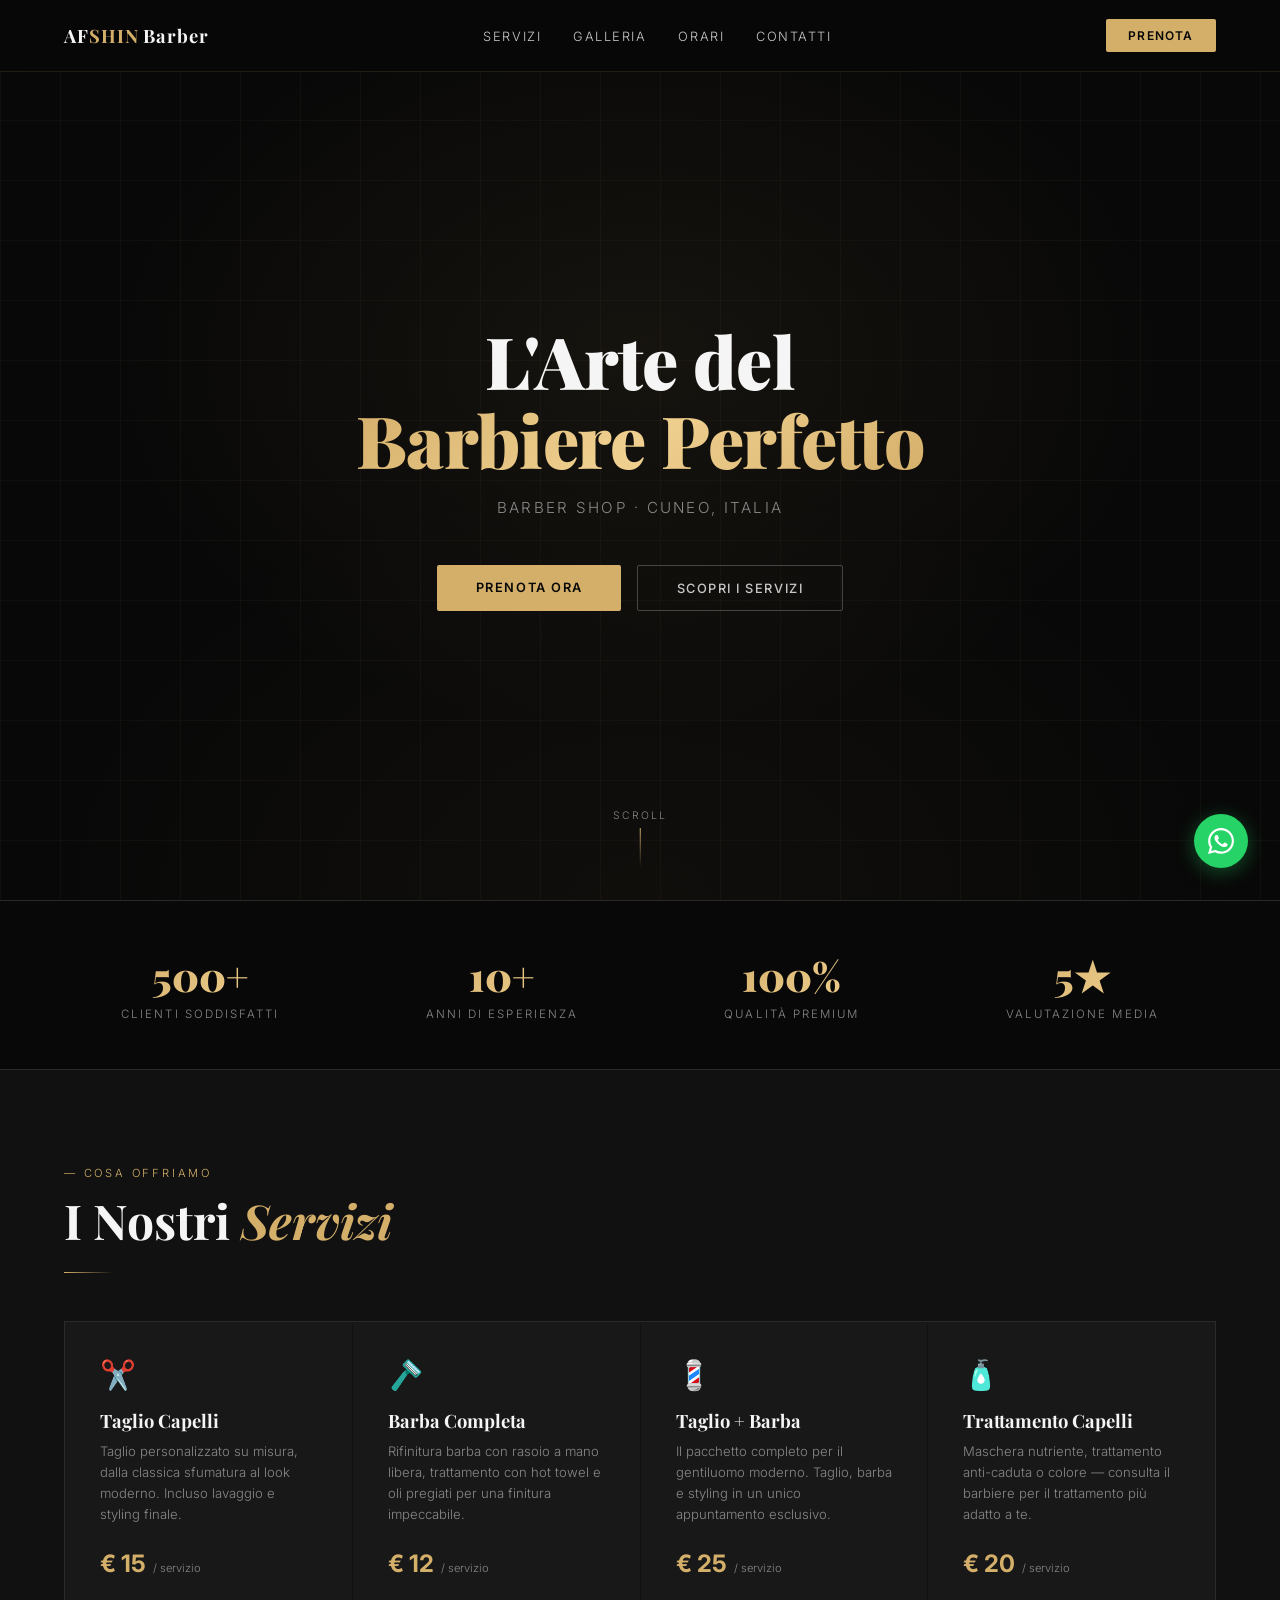
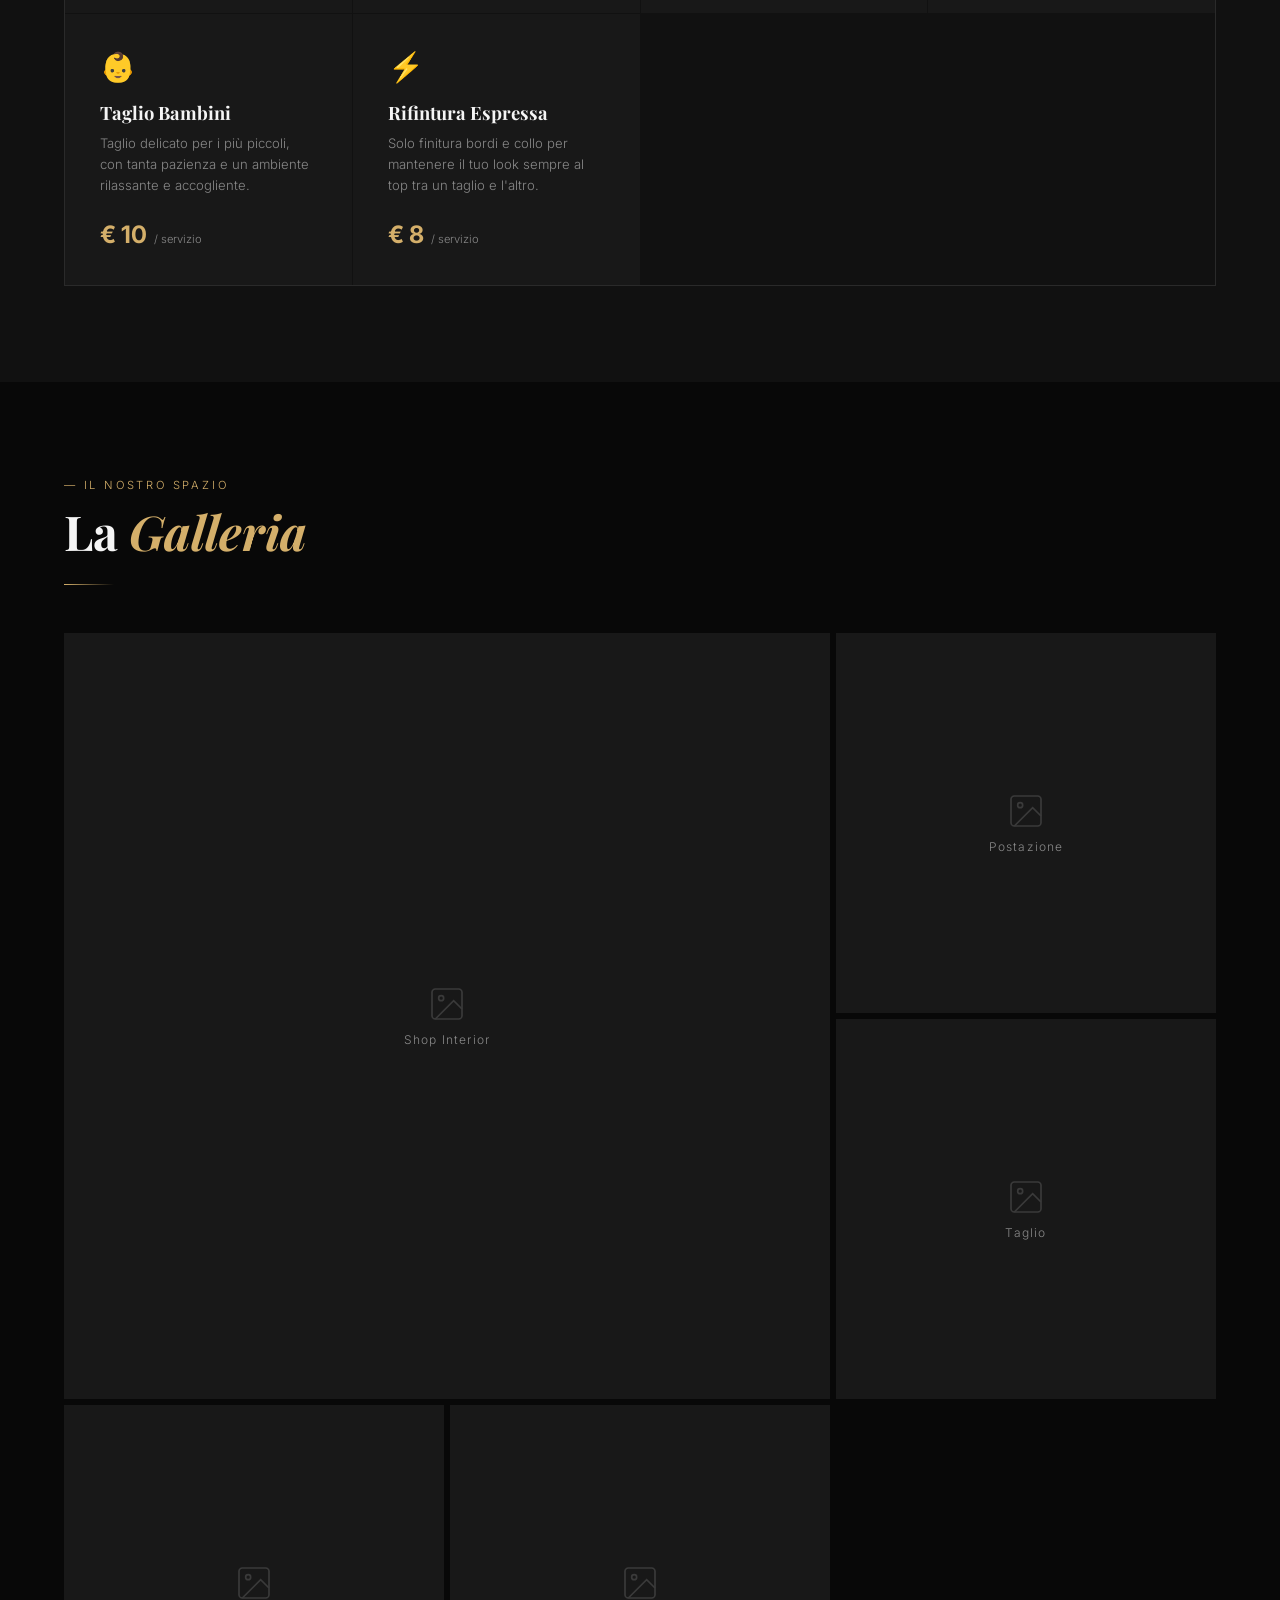
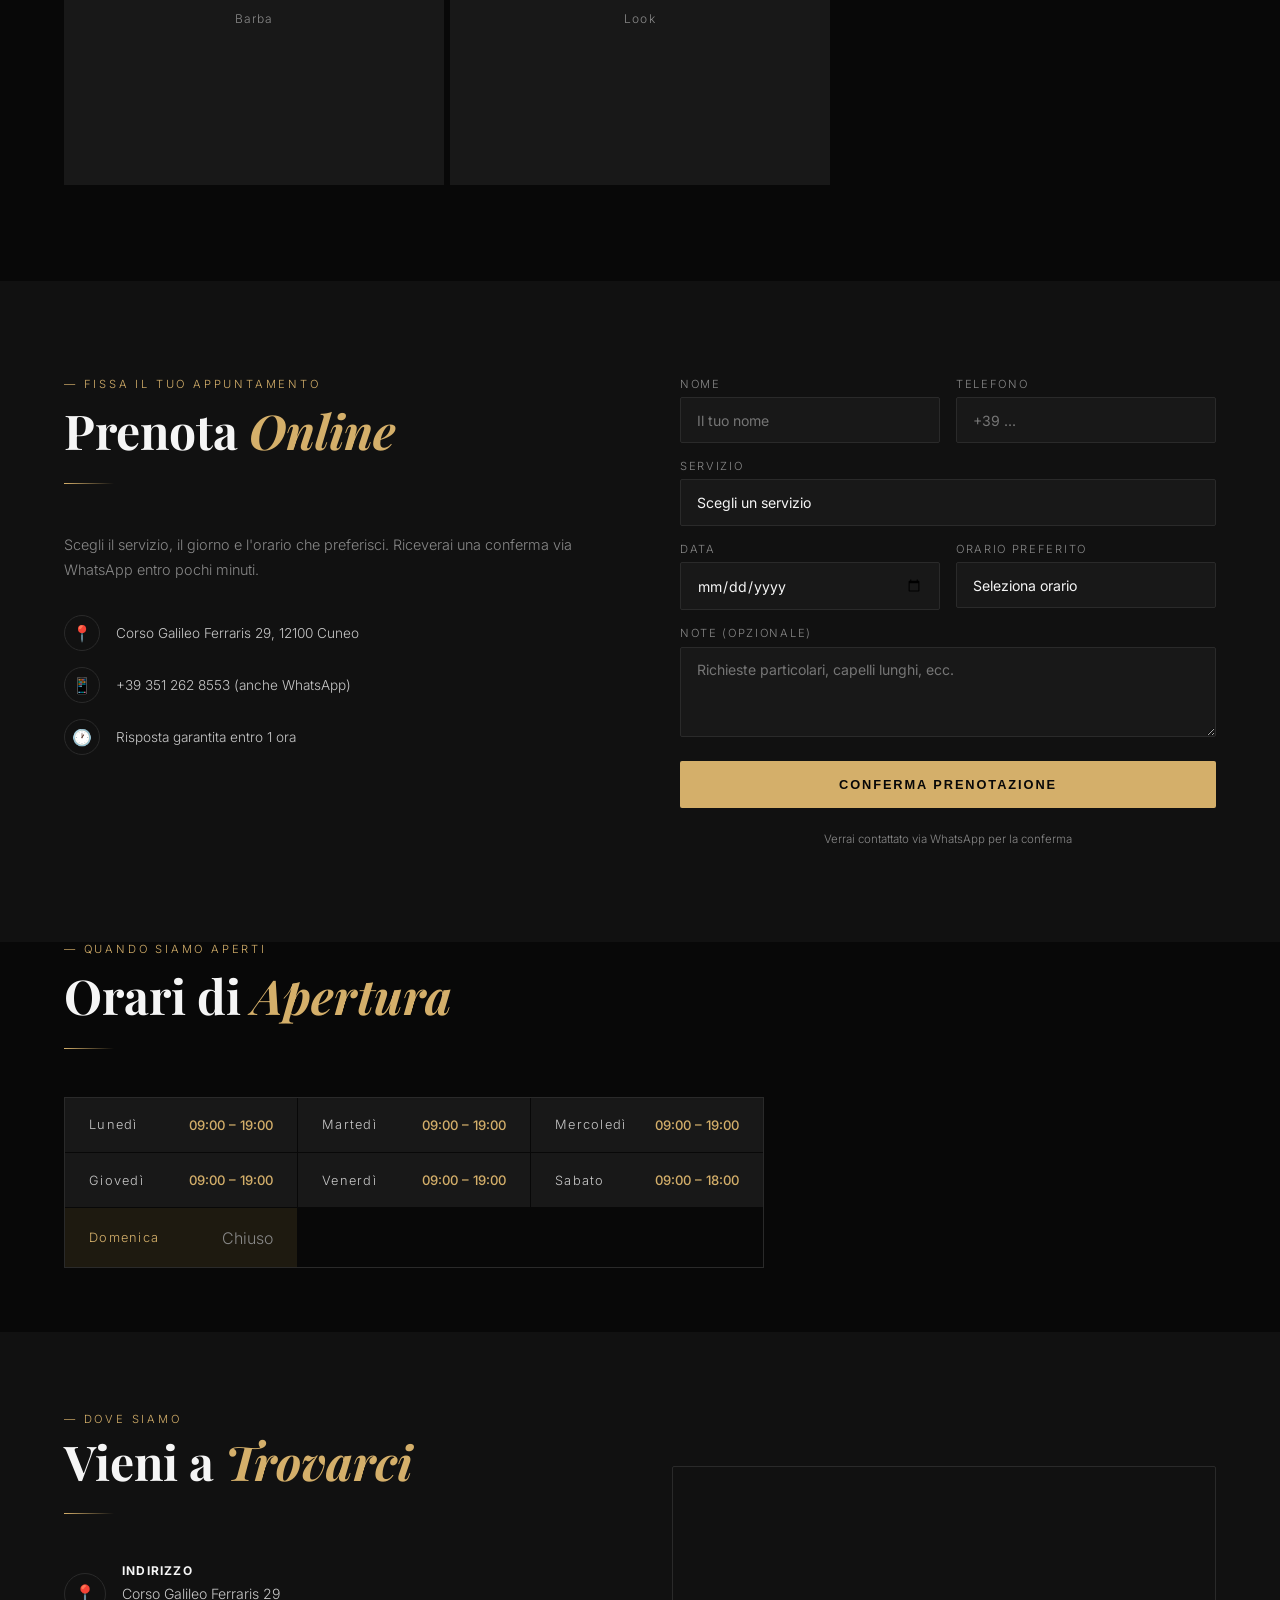
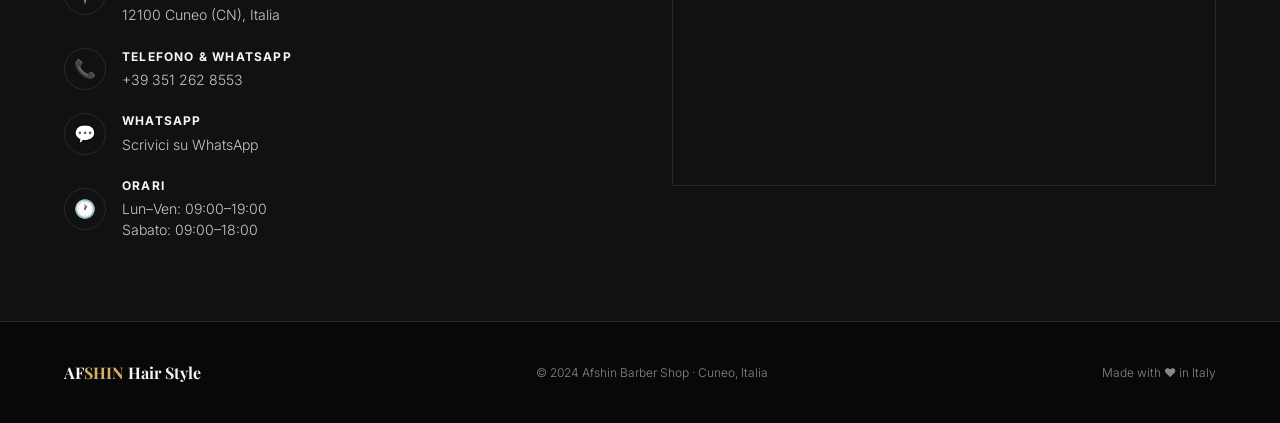
==== barbiere/index.html @ 23512d81 "Add Afshin Barber Shop website (Cuneo, Italia)" ====
<!DOCTYPE html>
<html lang="it">
<head>
  <meta charset="UTF-8" />
  <meta name="viewport" content="width=device-width, initial-scale=1.0" />
  <title>Afshin Hair Style – Barber Shop Cuneo</title>
  <link rel="preconnect" href="https://fonts.googleapis.com" />
  <link rel="preconnect" href="https://fonts.gstatic.com" crossorigin />
  <link href="https://fonts.googleapis.com/css2?family=Playfair+Display:wght@400;700;900&family=Inter:wght@300;400;500;600&display=swap" rel="stylesheet" />
  <style>
    *, *::before, *::after { box-sizing: border-box; margin: 0; padding: 0; }

    :root {
      --black:   #080808;
      --dark:    #111111;
      --card:    #181818;
      --border:  #2a2a2a;
      --silver:  #c8c8c8;
      --gold:    #d4af6a;
      --white:   #f5f5f5;
      --muted:   #888888;
    }

    html { scroll-behavior: smooth; }

    body {
      background: var(--black);
      color: var(--white);
      font-family: 'Inter', sans-serif;
      font-weight: 300;
      overflow-x: hidden;
    }

    /* ─── SCROLLBAR ─── */
    ::-webkit-scrollbar { width: 4px; }
    ::-webkit-scrollbar-track { background: var(--black); }
    ::-webkit-scrollbar-thumb { background: var(--gold); border-radius: 2px; }

    /* ─── NAV ─── */
    nav {
      position: fixed; top: 0; left: 0; right: 0; z-index: 100;
      display: flex; align-items: center; justify-content: space-between;
      padding: 1.2rem 5%;
      background: rgba(8,8,8,0.85);
      backdrop-filter: blur(12px);
      border-bottom: 1px solid rgba(212,175,106,0.12);
      transition: background 0.3s;
    }
    .nav-logo {
      font-family: 'Playfair Display', serif;
      font-size: 1.15rem;
      font-weight: 700;
      letter-spacing: 0.05em;
      color: var(--white);
    }
    .nav-logo span { color: var(--gold); }
    .nav-links { display: flex; gap: 2rem; list-style: none; }
    .nav-links a {
      text-decoration: none; color: var(--silver);
      font-size: 0.8rem; letter-spacing: 0.12em; text-transform: uppercase;
      transition: color 0.2s;
    }
    .nav-links a:hover { color: var(--gold); }
    .nav-cta {
      background: var(--gold); color: var(--black);
      padding: 0.55rem 1.4rem; border-radius: 2px;
      font-size: 0.75rem; font-weight: 600; letter-spacing: 0.1em;
      text-transform: uppercase; text-decoration: none;
      transition: opacity 0.2s;
    }
    .nav-cta:hover { opacity: 0.85; }
    .burger { display: none; flex-direction: column; gap: 5px; cursor: pointer; }
    .burger span { width: 22px; height: 1.5px; background: var(--silver); transition: 0.3s; }

    /* ─── HERO ─── */
    #hero {
      min-height: 100vh;
      display: flex; flex-direction: column; align-items: center; justify-content: center;
      text-align: center;
      padding: 6rem 5% 4rem;
      position: relative;
      overflow: hidden;
    }
    .hero-bg {
      position: absolute; inset: 0;
      background:
        radial-gradient(ellipse 60% 60% at 50% 40%, rgba(212,175,106,0.07) 0%, transparent 70%),
        radial-gradient(ellipse 80% 80% at 50% 100%, rgba(212,175,106,0.04) 0%, transparent 60%);
    }
    .hero-lines {
      position: absolute; inset: 0; pointer-events: none;
      background-image:
        linear-gradient(rgba(212,175,106,0.04) 1px, transparent 1px),
        linear-gradient(90deg, rgba(212,175,106,0.04) 1px, transparent 1px);
      background-size: 60px 60px;
    }
    .hero-logo-img {
      width: min(260px, 60vw);
      margin-bottom: 2.5rem;
      filter: drop-shadow(0 0 40px rgba(212,175,106,0.25));
      position: relative;
    }
    .hero-tagline {
      font-family: 'Playfair Display', serif;
      font-size: clamp(2rem, 6vw, 4.5rem);
      font-weight: 900;
      line-height: 1.1;
      letter-spacing: -0.01em;
      margin-bottom: 1.2rem;
      position: relative;
    }
    .hero-tagline em {
      font-style: normal;
      background: linear-gradient(135deg, var(--gold) 0%, #f0d090 50%, var(--gold) 100%);
      -webkit-background-clip: text;
      -webkit-text-fill-color: transparent;
      background-clip: text;
    }
    .hero-sub {
      color: var(--muted); font-size: 0.95rem; letter-spacing: 0.15em;
      text-transform: uppercase; margin-bottom: 3rem; position: relative;
    }
    .hero-actions { display: flex; gap: 1rem; flex-wrap: wrap; justify-content: center; position: relative; }
    .btn-primary {
      background: var(--gold); color: var(--black);
      padding: 0.9rem 2.4rem; border-radius: 2px;
      font-size: 0.8rem; font-weight: 600; letter-spacing: 0.12em;
      text-transform: uppercase; text-decoration: none;
      transition: opacity 0.2s, transform 0.2s;
      display: inline-block;
    }
    .btn-primary:hover { opacity: 0.88; transform: translateY(-1px); }
    .btn-outline {
      border: 1px solid rgba(200,200,200,0.3); color: var(--silver);
      padding: 0.9rem 2.4rem; border-radius: 2px;
      font-size: 0.8rem; font-weight: 500; letter-spacing: 0.12em;
      text-transform: uppercase; text-decoration: none;
      transition: border-color 0.2s, color 0.2s, transform 0.2s;
      display: inline-block;
    }
    .btn-outline:hover { border-color: var(--gold); color: var(--gold); transform: translateY(-1px); }
    .hero-scroll {
      position: absolute; bottom: 2rem; left: 50%; transform: translateX(-50%);
      display: flex; flex-direction: column; align-items: center; gap: 0.4rem;
      color: var(--muted); font-size: 0.65rem; letter-spacing: 0.2em; text-transform: uppercase;
      animation: bounce 2s infinite;
    }
    .hero-scroll::after {
      content: ''; width: 1px; height: 40px; background: linear-gradient(to bottom, var(--gold), transparent);
    }
    @keyframes bounce { 0%,100%{transform:translateX(-50%) translateY(0)} 50%{transform:translateX(-50%) translateY(6px)} }

    /* ─── SECTION COMMON ─── */
    section { padding: 6rem 5%; }
    .section-label {
      font-size: 0.7rem; letter-spacing: 0.25em; text-transform: uppercase;
      color: var(--gold); margin-bottom: 0.8rem;
    }
    .section-title {
      font-family: 'Playfair Display', serif;
      font-size: clamp(1.8rem, 4vw, 3rem);
      font-weight: 700; line-height: 1.15;
      margin-bottom: 1.2rem;
    }
    .section-title em { font-style: italic; color: var(--gold); }
    .section-divider {
      width: 50px; height: 1px;
      background: linear-gradient(90deg, var(--gold), transparent);
      margin: 1.5rem 0 3rem;
    }

    /* ─── STATS STRIP ─── */
    #stats {
      padding: 3rem 5%;
      border-top: 1px solid var(--border);
      border-bottom: 1px solid var(--border);
      display: flex; justify-content: space-around; flex-wrap: wrap; gap: 2rem;
    }
    .stat { text-align: center; }
    .stat-num {
      font-family: 'Playfair Display', serif;
      font-size: 2.5rem; font-weight: 900;
      background: linear-gradient(135deg, var(--gold), #f0d090);
      -webkit-background-clip: text; -webkit-text-fill-color: transparent; background-clip: text;
    }
    .stat-label { font-size: 0.72rem; letter-spacing: 0.18em; text-transform: uppercase; color: var(--muted); margin-top: 0.3rem; }

    /* ─── SERVICES ─── */
    #servizi { background: var(--dark); }
    .services-grid {
      display: grid;
      grid-template-columns: repeat(auto-fit, minmax(280px, 1fr));
      gap: 1px;
      border: 1px solid var(--border);
    }
    .service-card {
      background: var(--card); padding: 2.2rem;
      position: relative; overflow: hidden;
      transition: background 0.3s;
      cursor: default;
    }
    .service-card::before {
      content: '';
      position: absolute; top: 0; left: 0; right: 0; height: 2px;
      background: linear-gradient(90deg, transparent, var(--gold), transparent);
      transform: scaleX(0); transition: transform 0.4s;
    }
    .service-card:hover { background: #1e1e1e; }
    .service-card:hover::before { transform: scaleX(1); }
    .service-icon { font-size: 1.8rem; margin-bottom: 1rem; }
    .service-name {
      font-family: 'Playfair Display', serif;
      font-size: 1.15rem; font-weight: 700;
      margin-bottom: 0.5rem;
    }
    .service-desc { font-size: 0.82rem; color: var(--muted); line-height: 1.6; margin-bottom: 1.5rem; }
    .service-price {
      font-size: 1.5rem; font-weight: 700;
      color: var(--gold);
    }
    .service-price span { font-size: 0.7rem; color: var(--muted); font-weight: 300; margin-left: 2px; }

    /* ─── GALLERY ─── */
    #galleria { background: var(--black); }
    .gallery-grid {
      display: grid;
      grid-template-columns: repeat(3, 1fr);
      grid-template-rows: auto;
      gap: 6px;
    }
    .gallery-item {
      overflow: hidden; position: relative;
      background: var(--card);
      aspect-ratio: 1;
    }
    .gallery-item:first-child { grid-column: span 2; grid-row: span 2; aspect-ratio: auto; min-height: 340px; }
    .gallery-img {
      width: 100%; height: 100%;
      object-fit: cover;
      transition: transform 0.6s ease;
      filter: grayscale(30%);
    }
    .gallery-item:hover .gallery-img { transform: scale(1.05); filter: grayscale(0%); }
    .gallery-overlay {
      position: absolute; inset: 0;
      background: linear-gradient(to top, rgba(0,0,0,0.7) 0%, transparent 50%);
      opacity: 0; transition: opacity 0.3s;
      display: flex; align-items: flex-end; padding: 1.2rem;
    }
    .gallery-item:hover .gallery-overlay { opacity: 1; }
    .gallery-overlay span {
      font-size: 0.75rem; letter-spacing: 0.12em; text-transform: uppercase; color: var(--gold);
    }
    /* placeholder when no real images */
    .gallery-placeholder {
      width: 100%; height: 100%; min-height: inherit;
      display: flex; flex-direction: column; align-items: center; justify-content: center;
      gap: 0.5rem; background: var(--card);
      color: var(--muted); font-size: 0.75rem; letter-spacing: 0.1em;
    }
    .gallery-placeholder svg { opacity: 0.3; }

    /* ─── PRENOTA ─── */
    #prenota { background: var(--dark); }
    .booking-wrap {
      display: grid; grid-template-columns: 1fr 1fr; gap: 5rem; align-items: start;
    }
    .booking-info p { color: var(--muted); font-size: 0.9rem; line-height: 1.8; margin-bottom: 2rem; }
    .info-list { list-style: none; display: flex; flex-direction: column; gap: 1rem; }
    .info-list li {
      display: flex; align-items: center; gap: 1rem;
      font-size: 0.85rem; color: var(--silver);
    }
    .info-list li .icon {
      width: 36px; height: 36px; border: 1px solid var(--border);
      border-radius: 50%; display: flex; align-items: center; justify-content: center;
      font-size: 1rem; flex-shrink: 0;
    }
    .booking-form { display: flex; flex-direction: column; gap: 1rem; }
    .form-row { display: grid; grid-template-columns: 1fr 1fr; gap: 1rem; }
    .form-group { display: flex; flex-direction: column; gap: 0.4rem; }
    .form-group label { font-size: 0.7rem; letter-spacing: 0.15em; text-transform: uppercase; color: var(--muted); }
    .form-group input,
    .form-group select,
    .form-group textarea {
      background: var(--card); border: 1px solid var(--border);
      color: var(--white); padding: 0.85rem 1rem;
      border-radius: 2px; font-size: 0.88rem; font-family: inherit;
      transition: border-color 0.2s;
      outline: none; -webkit-appearance: none; appearance: none;
    }
    .form-group input:focus,
    .form-group select:focus,
    .form-group textarea:focus { border-color: var(--gold); }
    .form-group select option { background: var(--card); }
    .form-group textarea { resize: vertical; min-height: 90px; }
    .form-submit {
      background: var(--gold); color: var(--black);
      border: none; padding: 1rem; border-radius: 2px;
      font-size: 0.8rem; font-weight: 700; letter-spacing: 0.15em;
      text-transform: uppercase; cursor: pointer;
      transition: opacity 0.2s, transform 0.2s;
      margin-top: 0.5rem;
    }
    .form-submit:hover { opacity: 0.88; transform: translateY(-1px); }
    .form-note { font-size: 0.72rem; color: var(--muted); text-align: center; margin-top: 0.5rem; }

    /* ─── ORARI ─── */
    #orari { background: var(--black); padding: 4rem 5%; }
    .orari-grid { display: grid; grid-template-columns: repeat(auto-fit, minmax(200px, 1fr)); gap: 1px; border: 1px solid var(--border); max-width: 700px; }
    .orari-row {
      background: var(--card); padding: 1.2rem 1.5rem;
      display: flex; justify-content: space-between; align-items: center;
    }
    .orari-row .day { font-size: 0.8rem; letter-spacing: 0.1em; color: var(--silver); }
    .orari-row .time { font-size: 0.82rem; color: var(--gold); font-weight: 500; }
    .orari-row .closed { color: var(--muted); }
    .orari-row.today { background: #1e1a10; }
    .orari-row.today .day { color: var(--gold); }

    /* ─── MAP / CONTACT ─── */
    #contatti {
      background: var(--dark); padding: 5rem 5%;
      display: grid; grid-template-columns: 1fr 1fr; gap: 4rem; align-items: center;
    }
    .contact-info .section-label { margin-bottom: 0.5rem; }
    .contact-details { display: flex; flex-direction: column; gap: 1.4rem; margin-top: 2.5rem; }
    .contact-item { display: flex; align-items: center; gap: 1rem; }
    .contact-icon { font-size: 1.1rem; width: 42px; height: 42px; border: 1px solid var(--border); border-radius: 50%; display: flex; align-items: center; justify-content: center; flex-shrink: 0; }
    .contact-text { font-size: 0.88rem; color: var(--silver); line-height: 1.5; }
    .contact-text strong { display: block; color: var(--white); font-size: 0.75rem; letter-spacing: 0.1em; text-transform: uppercase; margin-bottom: 0.2rem; }
    .contact-text a { color: var(--silver); text-decoration: none; transition: color 0.2s; }
    .contact-text a:hover { color: var(--gold); }
    .map-container {
      border: 1px solid var(--border); border-radius: 2px; overflow: hidden;
      height: 320px;
    }
    .map-container iframe { width: 100%; height: 100%; border: none; filter: grayscale(60%) invert(5%); }

    /* ─── WHATSAPP FLOAT ─── */
    .whatsapp-float {
      position: fixed; bottom: 2rem; right: 2rem; z-index: 200;
      background: #25d366; color: white; width: 54px; height: 54px;
      border-radius: 50%; display: flex; align-items: center; justify-content: center;
      box-shadow: 0 4px 20px rgba(37,211,102,0.35);
      text-decoration: none; font-size: 1.5rem;
      transition: transform 0.2s, box-shadow 0.2s;
    }
    .whatsapp-float:hover { transform: scale(1.1); box-shadow: 0 6px 30px rgba(37,211,102,0.5); }

    /* ─── FOOTER ─── */
    footer {
      background: var(--black);
      border-top: 1px solid var(--border);
      padding: 2.5rem 5%;
      display: flex; justify-content: space-between; align-items: center; flex-wrap: wrap; gap: 1rem;
    }
    .footer-brand {
      font-family: 'Playfair Display', serif;
      font-size: 1rem; font-weight: 700;
    }
    .footer-brand span { color: var(--gold); }
    footer p { font-size: 0.75rem; color: var(--muted); }

    /* ─── BOOKING SUCCESS ─── */
    .success-msg {
      display: none; background: rgba(212,175,106,0.1);
      border: 1px solid var(--gold); border-radius: 2px;
      padding: 1rem 1.5rem; text-align: center;
      color: var(--gold); font-size: 0.85rem; letter-spacing: 0.05em;
    }

    /* ─── RESPONSIVE ─── */
    @media (max-width: 900px) {
      .booking-wrap { grid-template-columns: 1fr; gap: 3rem; }
      #contatti { grid-template-columns: 1fr; }
      .gallery-grid { grid-template-columns: 1fr 1fr; }
      .gallery-item:first-child { grid-column: span 2; }
    }
    @media (max-width: 640px) {
      nav { padding: 1rem 5%; }
      .nav-links { display: none; }
      .nav-links.open {
        display: flex; flex-direction: column;
        position: absolute; top: 100%; left: 0; right: 0;
        background: rgba(8,8,8,0.97);
        padding: 1.5rem 5%; gap: 1.2rem;
        border-bottom: 1px solid var(--border);
      }
      .burger { display: flex; }
      .nav-cta { display: none; }
      .form-row { grid-template-columns: 1fr; }
      .gallery-grid { grid-template-columns: 1fr; }
      .gallery-item:first-child { grid-column: span 1; }
      #stats { gap: 1.5rem; }
    }
  </style>
</head>
<body>

<!-- NAV -->
<nav id="navbar">
  <div class="nav-logo">AF<span>SHIN</span> Barber</div>
  <ul class="nav-links" id="navLinks">
    <li><a href="#servizi">Servizi</a></li>
    <li><a href="#galleria">Galleria</a></li>
    <li><a href="#orari">Orari</a></li>
    <li><a href="#contatti">Contatti</a></li>
  </ul>
  <a href="#prenota" class="nav-cta">Prenota</a>
  <div class="burger" id="burger" onclick="toggleMenu()">
    <span></span><span></span><span></span>
  </div>
</nav>

<!-- HERO -->
<section id="hero">
  <div class="hero-bg"></div>
  <div class="hero-lines"></div>
  <img src="logo.png" alt="Afshin Hair Style" class="hero-logo-img" onerror="this.style.display='none'" />
  <h1 class="hero-tagline">L'Arte del<br /><em>Barbiere Perfetto</em></h1>
  <p class="hero-sub">Barber Shop · Cuneo, Italia</p>
  <div class="hero-actions">
    <a href="#prenota" class="btn-primary">Prenota Ora</a>
    <a href="#servizi" class="btn-outline">Scopri i Servizi</a>
  </div>
  <div class="hero-scroll">scroll</div>
</section>

<!-- STATS -->
<div id="stats">
  <div class="stat">
    <div class="stat-num">500+</div>
    <div class="stat-label">Clienti Soddisfatti</div>
  </div>
  <div class="stat">
    <div class="stat-num">10+</div>
    <div class="stat-label">Anni di Esperienza</div>
  </div>
  <div class="stat">
    <div class="stat-num">100%</div>
    <div class="stat-label">Qualità Premium</div>
  </div>
  <div class="stat">
    <div class="stat-num">5★</div>
    <div class="stat-label">Valutazione Media</div>
  </div>
</div>

<!-- SERVIZI -->
<section id="servizi">
  <div class="section-label">— Cosa Offriamo</div>
  <h2 class="section-title">I Nostri <em>Servizi</em></h2>
  <div class="section-divider"></div>
  <div class="services-grid">
    <div class="service-card">
      <div class="service-icon">✂️</div>
      <div class="service-name">Taglio Capelli</div>
      <p class="service-desc">Taglio personalizzato su misura, dalla classica sfumatura al look moderno. Incluso lavaggio e styling finale.</p>
      <div class="service-price">€ 15 <span>/ servizio</span></div>
    </div>
    <div class="service-card">
      <div class="service-icon">🪒</div>
      <div class="service-name">Barba Completa</div>
      <p class="service-desc">Rifinitura barba con rasoio a mano libera, trattamento con hot towel e oli pregiati per una finitura impeccabile.</p>
      <div class="service-price">€ 12 <span>/ servizio</span></div>
    </div>
    <div class="service-card">
      <div class="service-icon">💈</div>
      <div class="service-name">Taglio + Barba</div>
      <p class="service-desc">Il pacchetto completo per il gentiluomo moderno. Taglio, barba e styling in un unico appuntamento esclusivo.</p>
      <div class="service-price">€ 25 <span>/ servizio</span></div>
    </div>
    <div class="service-card">
      <div class="service-icon">🧴</div>
      <div class="service-name">Trattamento Capelli</div>
      <p class="service-desc">Maschera nutriente, trattamento anti-caduta o colore — consulta il barbiere per il trattamento più adatto a te.</p>
      <div class="service-price">€ 20 <span>/ servizio</span></div>
    </div>
    <div class="service-card">
      <div class="service-icon">👶</div>
      <div class="service-name">Taglio Bambini</div>
      <p class="service-desc">Taglio delicato per i più piccoli, con tanta pazienza e un ambiente rilassante e accogliente.</p>
      <div class="service-price">€ 10 <span>/ servizio</span></div>
    </div>
    <div class="service-card">
      <div class="service-icon">⚡</div>
      <div class="service-name">Rifintura Espressa</div>
      <p class="service-desc">Solo finitura bordi e collo per mantenere il tuo look sempre al top tra un taglio e l'altro.</p>
      <div class="service-price">€ 8 <span>/ servizio</span></div>
    </div>
  </div>
</section>

<!-- GALLERIA -->
<section id="galleria">
  <div class="section-label">— Il Nostro Spazio</div>
  <h2 class="section-title">La <em>Galleria</em></h2>
  <div class="section-divider"></div>
  <div class="gallery-grid">
    <div class="gallery-item">
      <img src="shop1.jpg" alt="Interno Afshin Barber" class="gallery-img" onerror="this.parentElement.innerHTML='<div class=\'gallery-placeholder\'><svg width=40 height=40 viewBox=\'0 0 24 24\' fill=\'none\' stroke=\'currentColor\' stroke-width=\'1\'><rect x=\'3\' y=\'3\' width=\'18\' height=\'18\' rx=\'2\'/><circle cx=\'8.5\' cy=\'8.5\' r=\'1.5\'/><polyline points=\'21 15 16 10 5 21\'/></svg><span>Shop Interior</span></div>'" />
      <div class="gallery-overlay"><span>Il Nostro Salone</span></div>
    </div>
    <div class="gallery-item">
      <img src="shop2.jpg" alt="Postazione" class="gallery-img" onerror="this.parentElement.innerHTML='<div class=\'gallery-placeholder\'><svg width=40 height=40 viewBox=\'0 0 24 24\' fill=\'none\' stroke=\'currentColor\' stroke-width=\'1\'><rect x=\'3\' y=\'3\' width=\'18\' height=\'18\' rx=\'2\'/><circle cx=\'8.5\' cy=\'8.5\' r=\'1.5\'/><polyline points=\'21 15 16 10 5 21\'/></svg><span>Postazione</span></div>'" />
      <div class="gallery-overlay"><span>Postazione Premium</span></div>
    </div>
    <div class="gallery-item">
      <img src="cut1.jpg" alt="Taglio" class="gallery-img" onerror="this.parentElement.innerHTML='<div class=\'gallery-placeholder\'><svg width=40 height=40 viewBox=\'0 0 24 24\' fill=\'none\' stroke=\'currentColor\' stroke-width=\'1\'><rect x=\'3\' y=\'3\' width=\'18\' height=\'18\' rx=\'2\'/><circle cx=\'8.5\' cy=\'8.5\' r=\'1.5\'/><polyline points=\'21 15 16 10 5 21\'/></svg><span>Taglio</span></div>'" />
      <div class="gallery-overlay"><span>Taglio Moderno</span></div>
    </div>
    <div class="gallery-item">
      <img src="cut2.jpg" alt="Barba" class="gallery-img" onerror="this.parentElement.innerHTML='<div class=\'gallery-placeholder\'><svg width=40 height=40 viewBox=\'0 0 24 24\' fill=\'none\' stroke=\'currentColor\' stroke-width=\'1\'><rect x=\'3\' y=\'3\' width=\'18\' height=\'18\' rx=\'2\'/><circle cx=\'8.5\' cy=\'8.5\' r=\'1.5\'/><polyline points=\'21 15 16 10 5 21\'/></svg><span>Barba</span></div>'" />
      <div class="gallery-overlay"><span>Barba Curata</span></div>
    </div>
    <div class="gallery-item">
      <img src="cut3.jpg" alt="Look" class="gallery-img" onerror="this.parentElement.innerHTML='<div class=\'gallery-placeholder\'><svg width=40 height=40 viewBox=\'0 0 24 24\' fill=\'none\' stroke=\'currentColor\' stroke-width=\'1\'><rect x=\'3\' y=\'3\' width=\'18\' height=\'18\' rx=\'2\'/><circle cx=\'8.5\' cy=\'8.5\' r=\'1.5\'/><polyline points=\'21 15 16 10 5 21\'/></svg><span>Look</span></div>'" />
      <div class="gallery-overlay"><span>Look Completo</span></div>
    </div>
  </div>
</section>

<!-- PRENOTA -->
<section id="prenota">
  <div class="booking-wrap">
    <div class="booking-info">
      <div class="section-label">— Fissa il Tuo Appuntamento</div>
      <h2 class="section-title">Prenota <em>Online</em></h2>
      <div class="section-divider"></div>
      <p>Scegli il servizio, il giorno e l'orario che preferisci. Riceverai una conferma via WhatsApp entro pochi minuti.</p>
      <ul class="info-list">
        <li>
          <div class="icon">📍</div>
          <span>Corso Galileo Ferraris 29, 12100 Cuneo</span>
        </li>
        <li>
          <div class="icon">📱</div>
          <span>+39 351 262 8553 (anche WhatsApp)</span>
        </li>
        <li>
          <div class="icon">🕐</div>
          <span>Risposta garantita entro 1 ora</span>
        </li>
      </ul>
    </div>
    <div>
      <form class="booking-form" id="bookingForm" onsubmit="handleBooking(event)">
        <div class="form-row">
          <div class="form-group">
            <label>Nome</label>
            <input type="text" placeholder="Il tuo nome" required />
          </div>
          <div class="form-group">
            <label>Telefono</label>
            <input type="tel" placeholder="+39 ..." required />
          </div>
        </div>
        <div class="form-group">
          <label>Servizio</label>
          <select required>
            <option value="" disabled selected>Scegli un servizio</option>
            <option>Taglio Capelli — €15</option>
            <option>Barba Completa — €12</option>
            <option>Taglio + Barba — €25</option>
            <option>Trattamento Capelli — €20</option>
            <option>Taglio Bambini — €10</option>
            <option>Rifintura Espressa — €8</option>
          </select>
        </div>
        <div class="form-row">
          <div class="form-group">
            <label>Data</label>
            <input type="date" required id="dateInput" />
          </div>
          <div class="form-group">
            <label>Orario Preferito</label>
            <select required>
              <option value="" disabled selected>Seleziona orario</option>
              <option>09:00</option>
              <option>09:30</option>
              <option>10:00</option>
              <option>10:30</option>
              <option>11:00</option>
              <option>11:30</option>
              <option>14:00</option>
              <option>14:30</option>
              <option>15:00</option>
              <option>15:30</option>
              <option>16:00</option>
              <option>16:30</option>
              <option>17:00</option>
              <option>17:30</option>
              <option>18:00</option>
            </select>
          </div>
        </div>
        <div class="form-group">
          <label>Note (opzionale)</label>
          <textarea placeholder="Richieste particolari, capelli lunghi, ecc."></textarea>
        </div>
        <button type="submit" class="form-submit">Conferma Prenotazione</button>
        <p class="form-note">Verrai contattato via WhatsApp per la conferma</p>
        <div class="success-msg" id="successMsg">✓ Richiesta inviata! Ti contatteremo presto su WhatsApp.</div>
      </form>
    </div>
  </div>
</section>

<!-- ORARI -->
<section id="orari" style="padding-top:0">
  <div style="max-width:700px">
    <div class="section-label">— Quando Siamo Aperti</div>
    <h2 class="section-title">Orari di <em>Apertura</em></h2>
    <div class="section-divider"></div>
    <div class="orari-grid" id="orariGrid">
      <div class="orari-row" data-day="1"><span class="day">Lunedì</span><span class="time">09:00 – 19:00</span></div>
      <div class="orari-row" data-day="2"><span class="day">Martedì</span><span class="time">09:00 – 19:00</span></div>
      <div class="orari-row" data-day="3"><span class="day">Mercoledì</span><span class="time">09:00 – 19:00</span></div>
      <div class="orari-row" data-day="4"><span class="day">Giovedì</span><span class="time">09:00 – 19:00</span></div>
      <div class="orari-row" data-day="5"><span class="day">Venerdì</span><span class="time">09:00 – 19:00</span></div>
      <div class="orari-row" data-day="6"><span class="day">Sabato</span><span class="time">09:00 – 18:00</span></div>
      <div class="orari-row" data-day="0"><span class="day">Domenica</span><span class="closed">Chiuso</span></div>
    </div>
  </div>
</section>

<!-- CONTATTI -->
<div id="contatti">
  <div class="contact-info">
    <div class="section-label">— Dove Siamo</div>
    <h2 class="section-title">Vieni a <em>Trovarci</em></h2>
    <div class="section-divider"></div>
    <div class="contact-details">
      <div class="contact-item">
        <div class="contact-icon">📍</div>
        <div class="contact-text">
          <strong>Indirizzo</strong>
          Corso Galileo Ferraris 29<br />12100 Cuneo (CN), Italia
        </div>
      </div>
      <div class="contact-item">
        <div class="contact-icon">📞</div>
        <div class="contact-text">
          <strong>Telefono & WhatsApp</strong>
          <a href="tel:+393512628553">+39 351 262 8553</a>
        </div>
      </div>
      <div class="contact-item">
        <div class="contact-icon">💬</div>
        <div class="contact-text">
          <strong>WhatsApp</strong>
          <a href="https://wa.me/393512628553" target="_blank">Scrivici su WhatsApp</a>
        </div>
      </div>
      <div class="contact-item">
        <div class="contact-icon">🕐</div>
        <div class="contact-text">
          <strong>Orari</strong>
          Lun–Ven: 09:00–19:00<br />Sabato: 09:00–18:00
        </div>
      </div>
    </div>
  </div>
  <div class="map-container">
    <iframe
      src="https://www.google.com/maps/embed?pb=!1m18!1m12!1m3!1d2833.0!2d7.5444!3d44.3854!2m3!1f0!2f0!3f0!3m2!1i1024!2i768!4f13.1!3m3!1m2!1s0x12cdbc8a3a1f2e9f%3A0x1!2sCorso+Galileo+Ferraris+29%2C+12100+Cuneo!5e0!3m2!1sit!2sit!4v1"
      allowfullscreen="" loading="lazy" referrerpolicy="no-referrer-when-downgrade"
      title="Mappa Afshin Barber Shop Cuneo">
    </iframe>
  </div>
</div>

<!-- FOOTER -->
<footer>
  <div class="footer-brand">AF<span>SHIN</span> Hair Style</div>
  <p>© 2024 Afshin Barber Shop · Cuneo, Italia</p>
  <p>Made with ♥ in Italy</p>
</footer>

<!-- WHATSAPP FLOAT -->
<a href="https://wa.me/393512628553" class="whatsapp-float" target="_blank" title="Scrivici su WhatsApp">
  <svg width="26" height="26" viewBox="0 0 24 24" fill="currentColor">
    <path d="M17.472 14.382c-.297-.149-1.758-.867-2.03-.967-.273-.099-.471-.148-.67.15-.197.297-.767.966-.94 1.164-.173.199-.347.223-.644.075-.297-.15-1.255-.463-2.39-1.475-.883-.788-1.48-1.761-1.653-2.059-.173-.297-.018-.458.13-.606.134-.133.298-.347.446-.52.149-.174.198-.298.298-.497.099-.198.05-.371-.025-.52-.075-.149-.669-1.612-.916-2.207-.242-.579-.487-.5-.669-.51-.173-.008-.371-.01-.57-.01-.198 0-.52.074-.792.372-.272.297-1.04 1.016-1.04 2.479 0 1.462 1.065 2.875 1.213 3.074.149.198 2.096 3.2 5.077 4.487.709.306 1.262.489 1.694.625.712.227 1.36.195 1.871.118.571-.085 1.758-.719 2.006-1.413.248-.694.248-1.289.173-1.413-.074-.124-.272-.198-.57-.347m-5.421 7.403h-.004a9.87 9.87 0 01-5.031-1.378l-.361-.214-3.741.982.998-3.648-.235-.374a9.86 9.86 0 01-1.51-5.26c.001-5.45 4.436-9.884 9.888-9.884 2.64 0 5.122 1.03 6.988 2.898a9.825 9.825 0 012.893 6.994c-.003 5.45-4.437 9.884-9.885 9.884m8.413-18.297A11.815 11.815 0 0012.05 0C5.495 0 .16 5.335.157 11.892c0 2.096.547 4.142 1.588 5.945L.057 24l6.305-1.654a11.882 11.882 0 005.683 1.448h.005c6.554 0 11.89-5.335 11.893-11.893a11.821 11.821 0 00-3.48-8.413Z"/>
  </svg>
</a>

<script>
  // Highlight today in orari
  const today = new Date().getDay();
  document.querySelectorAll('.orari-row').forEach(row => {
    if (parseInt(row.dataset.day) === today) row.classList.add('today');
  });

  // Set min date for booking
  const di = document.getElementById('dateInput');
  if (di) {
    const tomorrow = new Date(); tomorrow.setDate(tomorrow.getDate() + 1);
    di.min = tomorrow.toISOString().split('T')[0];
    // Disable Sundays
    di.addEventListener('input', () => {
      const d = new Date(di.value);
      if (d.getDay() === 0) { di.setCustomValidity('Siamo chiusi la domenica'); }
      else { di.setCustomValidity(''); }
    });
  }

  // Burger menu
  function toggleMenu() {
    document.getElementById('navLinks').classList.toggle('open');
  }

  // Booking form
  function handleBooking(e) {
    e.preventDefault();
    const btn = e.target.querySelector('.form-submit');
    btn.textContent = 'Invio in corso...';
    btn.disabled = true;
    setTimeout(() => {
      document.getElementById('successMsg').style.display = 'block';
      btn.textContent = 'Conferma Prenotazione';
      btn.disabled = false;
      e.target.reset();
    }, 1200);
  }

  // Smooth nav highlight
  const sections = document.querySelectorAll('section[id], div[id]');
  const navLinks = document.querySelectorAll('.nav-links a');
  const obs = new IntersectionObserver(entries => {
    entries.forEach(entry => {
      if (entry.isIntersecting) {
        navLinks.forEach(a => {
          a.style.color = a.getAttribute('href') === '#' + entry.target.id ? 'var(--gold)' : '';
        });
      }
    });
  }, { threshold: 0.4 });
  sections.forEach(s => obs.observe(s));
</script>
</body>
</html>
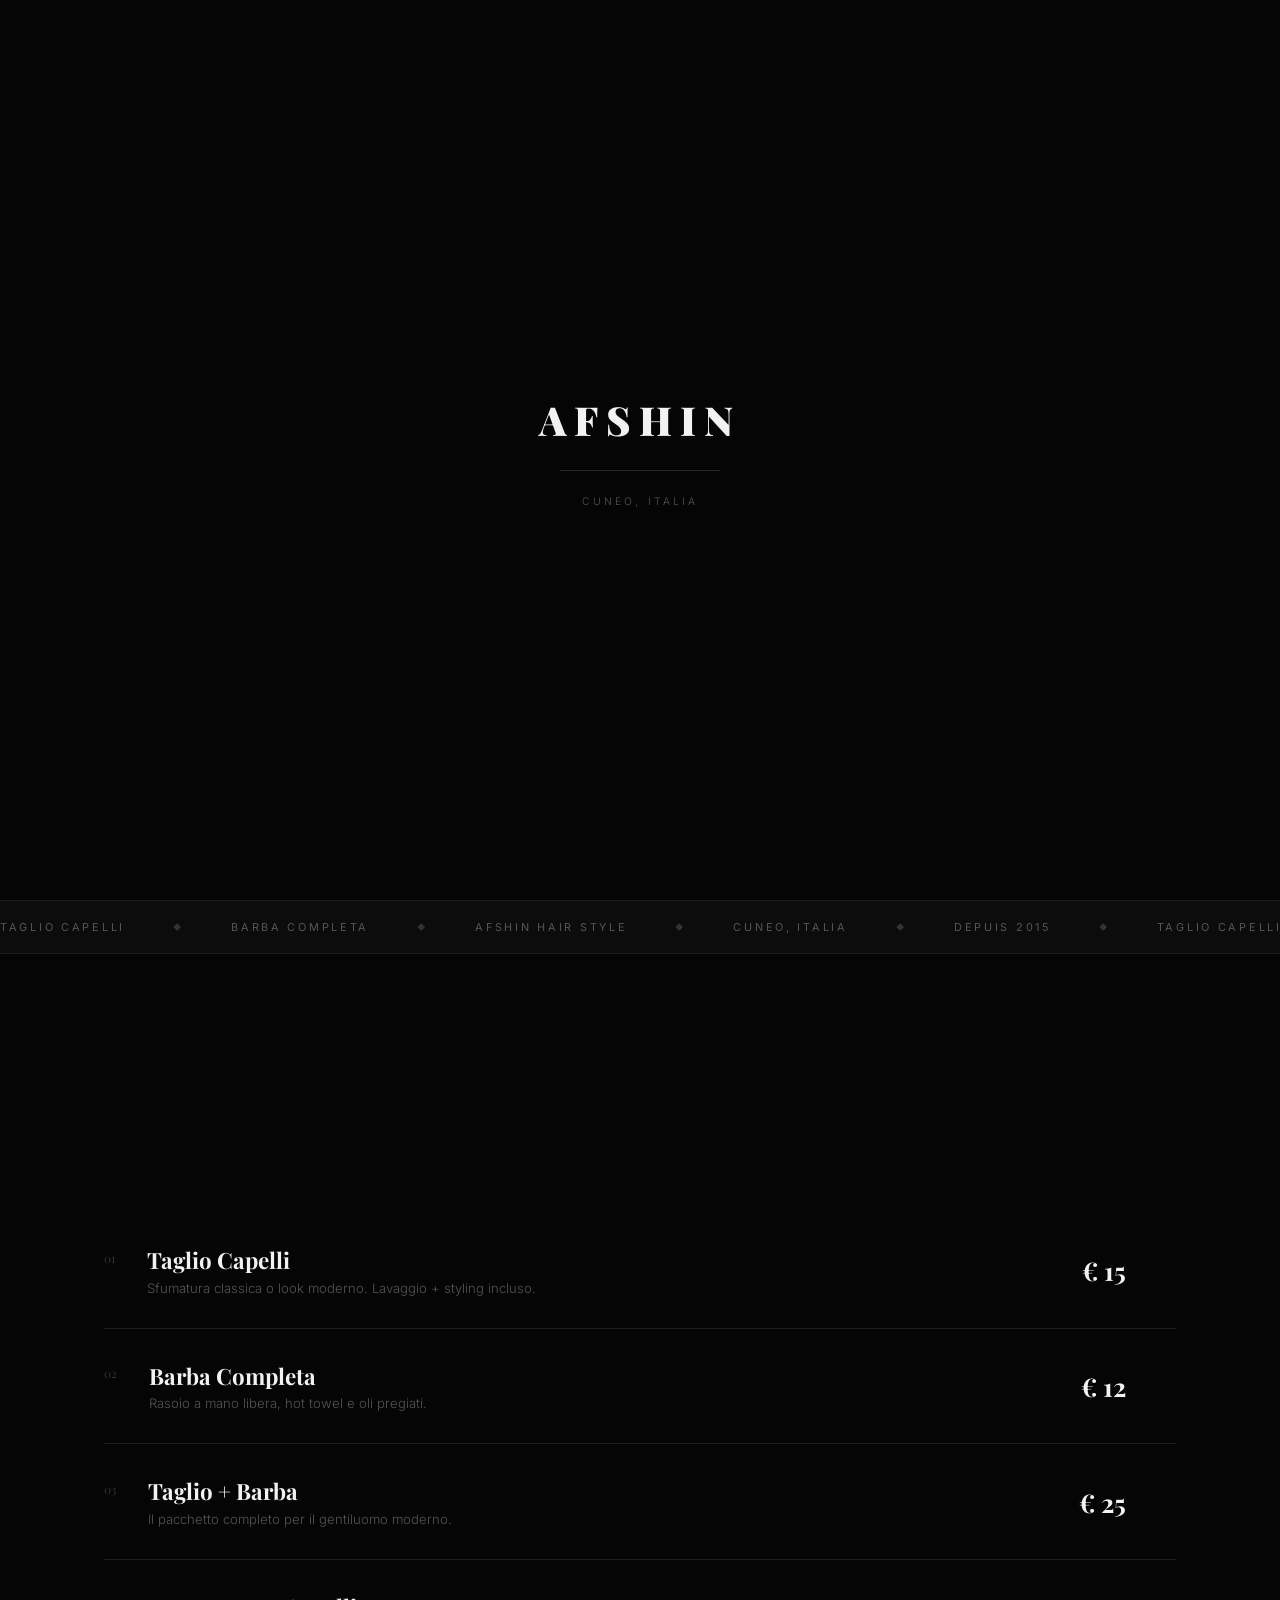
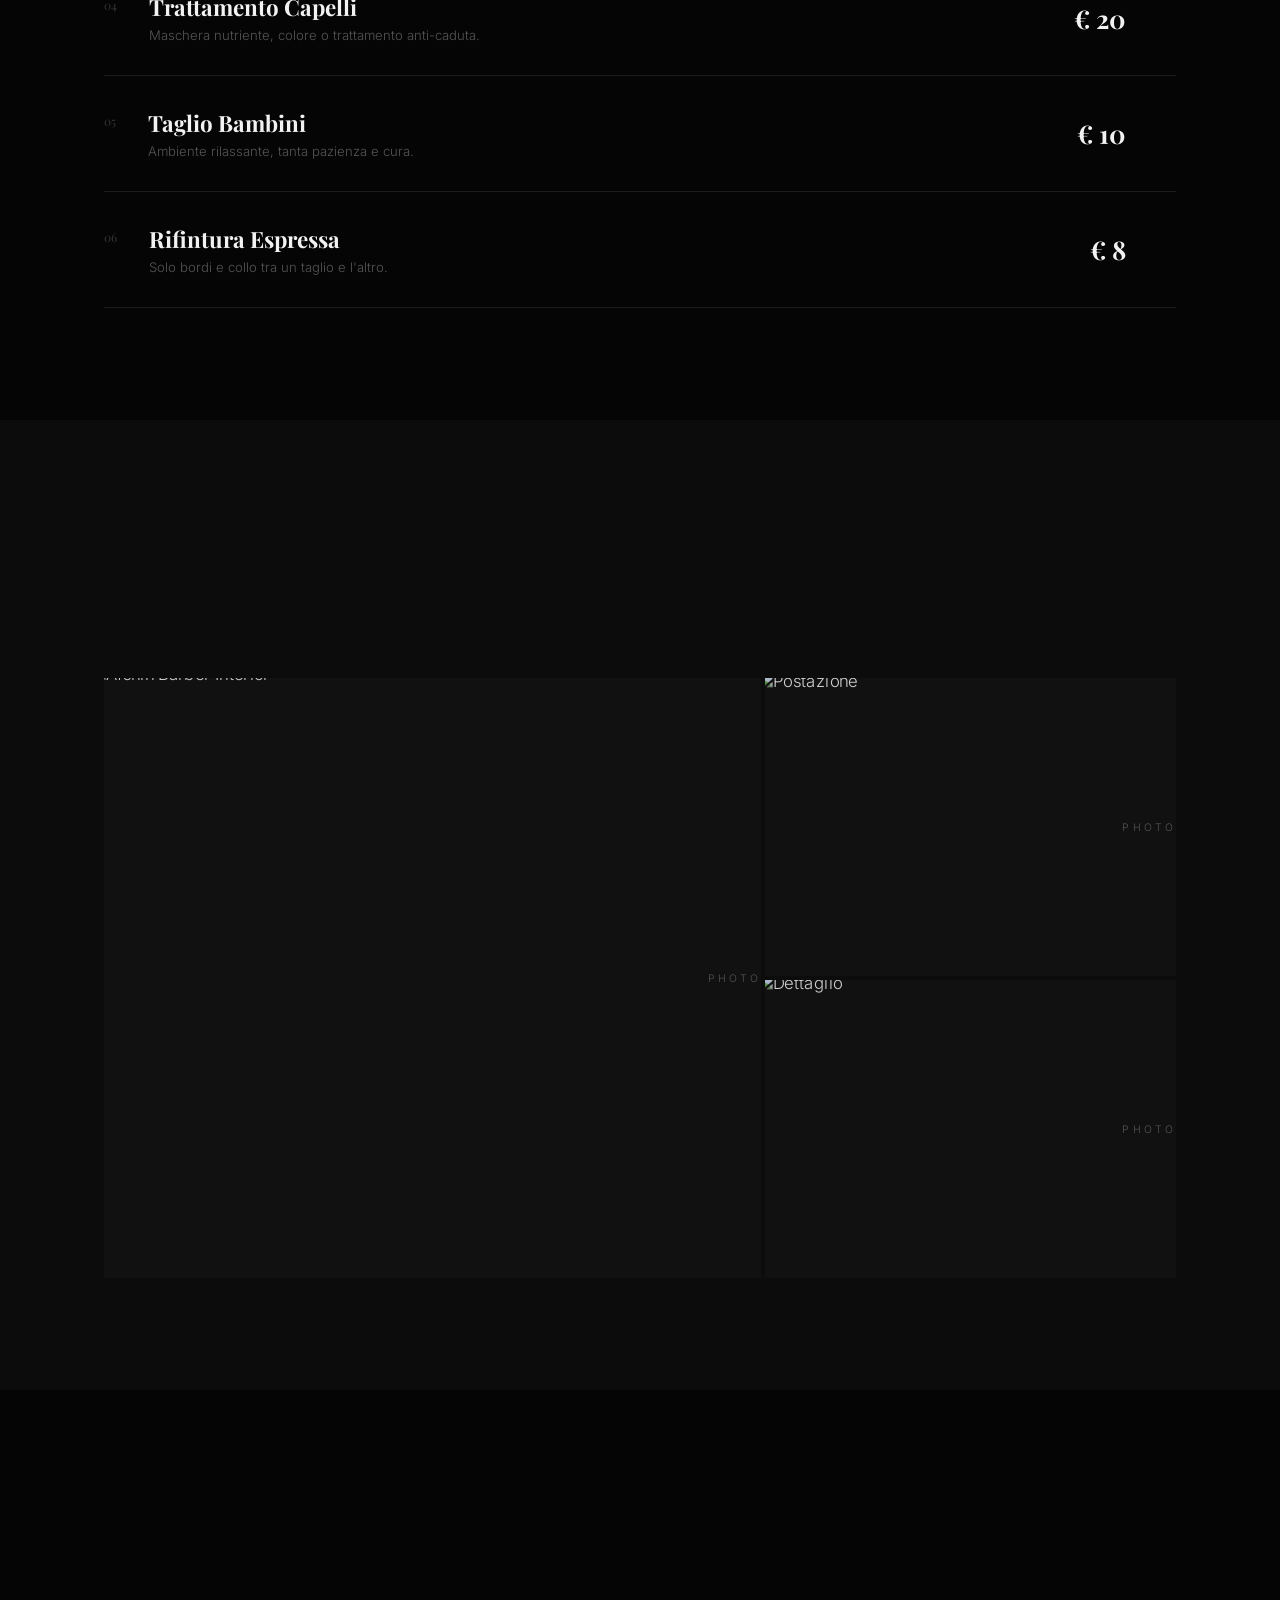
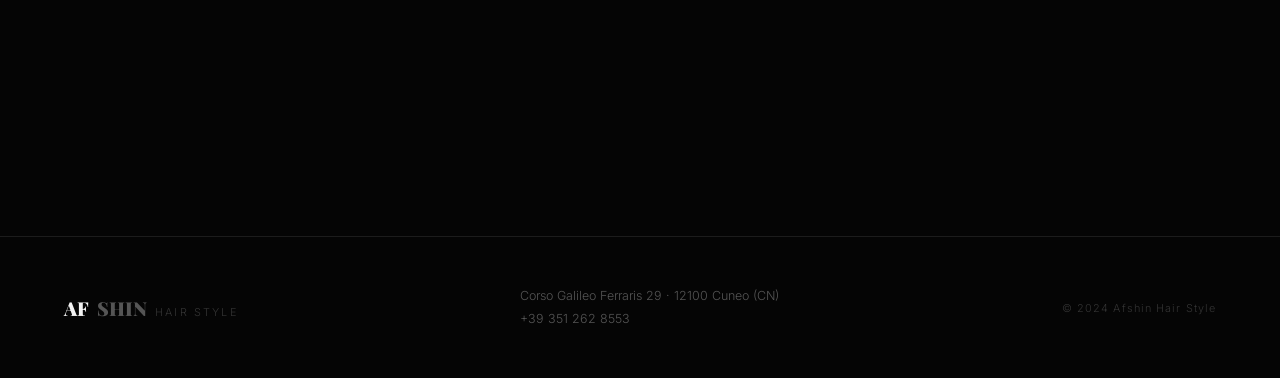
==== commit bd3b080a: "Redesign barbiere: pro dark theme, GSAP animations, separate CSS/JS files" ====
--- a/barbiere/index.html
+++ b/barbiere/index.html
@@ -6,737 +6,419 @@
   <title>Afshin Hair Style – Barber Shop Cuneo</title>
   <link rel="preconnect" href="https://fonts.googleapis.com" />
   <link rel="preconnect" href="https://fonts.gstatic.com" crossorigin />
-  <link href="https://fonts.googleapis.com/css2?family=Playfair+Display:wght@400;700;900&family=Inter:wght@300;400;500;600&display=swap" rel="stylesheet" />
-  <style>
-    *, *::before, *::after { box-sizing: border-box; margin: 0; padding: 0; }
-
-    :root {
-      --black:   #080808;
-      --dark:    #111111;
-      --card:    #181818;
-      --border:  #2a2a2a;
-      --silver:  #c8c8c8;
-      --gold:    #d4af6a;
-      --white:   #f5f5f5;
-      --muted:   #888888;
-    }
-
-    html { scroll-behavior: smooth; }
-
-    body {
-      background: var(--black);
-      color: var(--white);
-      font-family: 'Inter', sans-serif;
-      font-weight: 300;
-      overflow-x: hidden;
-    }
-
-    /* ─── SCROLLBAR ─── */
-    ::-webkit-scrollbar { width: 4px; }
-    ::-webkit-scrollbar-track { background: var(--black); }
-    ::-webkit-scrollbar-thumb { background: var(--gold); border-radius: 2px; }
-
-    /* ─── NAV ─── */
-    nav {
-      position: fixed; top: 0; left: 0; right: 0; z-index: 100;
-      display: flex; align-items: center; justify-content: space-between;
-      padding: 1.2rem 5%;
-      background: rgba(8,8,8,0.85);
-      backdrop-filter: blur(12px);
-      border-bottom: 1px solid rgba(212,175,106,0.12);
-      transition: background 0.3s;
-    }
-    .nav-logo {
-      font-family: 'Playfair Display', serif;
-      font-size: 1.15rem;
-      font-weight: 700;
-      letter-spacing: 0.05em;
-      color: var(--white);
-    }
-    .nav-logo span { color: var(--gold); }
-    .nav-links { display: flex; gap: 2rem; list-style: none; }
-    .nav-links a {
-      text-decoration: none; color: var(--silver);
-      font-size: 0.8rem; letter-spacing: 0.12em; text-transform: uppercase;
-      transition: color 0.2s;
-    }
-    .nav-links a:hover { color: var(--gold); }
-    .nav-cta {
-      background: var(--gold); color: var(--black);
-      padding: 0.55rem 1.4rem; border-radius: 2px;
-      font-size: 0.75rem; font-weight: 600; letter-spacing: 0.1em;
-      text-transform: uppercase; text-decoration: none;
-      transition: opacity 0.2s;
-    }
-    .nav-cta:hover { opacity: 0.85; }
-    .burger { display: none; flex-direction: column; gap: 5px; cursor: pointer; }
-    .burger span { width: 22px; height: 1.5px; background: var(--silver); transition: 0.3s; }
-
-    /* ─── HERO ─── */
-    #hero {
-      min-height: 100vh;
-      display: flex; flex-direction: column; align-items: center; justify-content: center;
-      text-align: center;
-      padding: 6rem 5% 4rem;
-      position: relative;
-      overflow: hidden;
-    }
-    .hero-bg {
-      position: absolute; inset: 0;
-      background:
-        radial-gradient(ellipse 60% 60% at 50% 40%, rgba(212,175,106,0.07) 0%, transparent 70%),
-        radial-gradient(ellipse 80% 80% at 50% 100%, rgba(212,175,106,0.04) 0%, transparent 60%);
-    }
-    .hero-lines {
-      position: absolute; inset: 0; pointer-events: none;
-      background-image:
-        linear-gradient(rgba(212,175,106,0.04) 1px, transparent 1px),
-        linear-gradient(90deg, rgba(212,175,106,0.04) 1px, transparent 1px);
-      background-size: 60px 60px;
-    }
-    .hero-logo-img {
-      width: min(260px, 60vw);
-      margin-bottom: 2.5rem;
-      filter: drop-shadow(0 0 40px rgba(212,175,106,0.25));
-      position: relative;
-    }
-    .hero-tagline {
-      font-family: 'Playfair Display', serif;
-      font-size: clamp(2rem, 6vw, 4.5rem);
-      font-weight: 900;
-      line-height: 1.1;
-      letter-spacing: -0.01em;
-      margin-bottom: 1.2rem;
-      position: relative;
-    }
-    .hero-tagline em {
-      font-style: normal;
-      background: linear-gradient(135deg, var(--gold) 0%, #f0d090 50%, var(--gold) 100%);
-      -webkit-background-clip: text;
-      -webkit-text-fill-color: transparent;
-      background-clip: text;
-    }
-    .hero-sub {
-      color: var(--muted); font-size: 0.95rem; letter-spacing: 0.15em;
-      text-transform: uppercase; margin-bottom: 3rem; position: relative;
-    }
-    .hero-actions { display: flex; gap: 1rem; flex-wrap: wrap; justify-content: center; position: relative; }
-    .btn-primary {
-      background: var(--gold); color: var(--black);
-      padding: 0.9rem 2.4rem; border-radius: 2px;
-      font-size: 0.8rem; font-weight: 600; letter-spacing: 0.12em;
-      text-transform: uppercase; text-decoration: none;
-      transition: opacity 0.2s, transform 0.2s;
-      display: inline-block;
-    }
-    .btn-primary:hover { opacity: 0.88; transform: translateY(-1px); }
-    .btn-outline {
-      border: 1px solid rgba(200,200,200,0.3); color: var(--silver);
-      padding: 0.9rem 2.4rem; border-radius: 2px;
-      font-size: 0.8rem; font-weight: 500; letter-spacing: 0.12em;
-      text-transform: uppercase; text-decoration: none;
-      transition: border-color 0.2s, color 0.2s, transform 0.2s;
-      display: inline-block;
-    }
-    .btn-outline:hover { border-color: var(--gold); color: var(--gold); transform: translateY(-1px); }
-    .hero-scroll {
-      position: absolute; bottom: 2rem; left: 50%; transform: translateX(-50%);
-      display: flex; flex-direction: column; align-items: center; gap: 0.4rem;
-      color: var(--muted); font-size: 0.65rem; letter-spacing: 0.2em; text-transform: uppercase;
-      animation: bounce 2s infinite;
-    }
-    .hero-scroll::after {
-      content: ''; width: 1px; height: 40px; background: linear-gradient(to bottom, var(--gold), transparent);
-    }
-    @keyframes bounce { 0%,100%{transform:translateX(-50%) translateY(0)} 50%{transform:translateX(-50%) translateY(6px)} }
-
-    /* ─── SECTION COMMON ─── */
-    section { padding: 6rem 5%; }
-    .section-label {
-      font-size: 0.7rem; letter-spacing: 0.25em; text-transform: uppercase;
-      color: var(--gold); margin-bottom: 0.8rem;
-    }
-    .section-title {
-      font-family: 'Playfair Display', serif;
-      font-size: clamp(1.8rem, 4vw, 3rem);
-      font-weight: 700; line-height: 1.15;
-      margin-bottom: 1.2rem;
-    }
-    .section-title em { font-style: italic; color: var(--gold); }
-    .section-divider {
-      width: 50px; height: 1px;
-      background: linear-gradient(90deg, var(--gold), transparent);
-      margin: 1.5rem 0 3rem;
-    }
-
-    /* ─── STATS STRIP ─── */
-    #stats {
-      padding: 3rem 5%;
-      border-top: 1px solid var(--border);
-      border-bottom: 1px solid var(--border);
-      display: flex; justify-content: space-around; flex-wrap: wrap; gap: 2rem;
-    }
-    .stat { text-align: center; }
-    .stat-num {
-      font-family: 'Playfair Display', serif;
-      font-size: 2.5rem; font-weight: 900;
-      background: linear-gradient(135deg, var(--gold), #f0d090);
-      -webkit-background-clip: text; -webkit-text-fill-color: transparent; background-clip: text;
-    }
-    .stat-label { font-size: 0.72rem; letter-spacing: 0.18em; text-transform: uppercase; color: var(--muted); margin-top: 0.3rem; }
-
-    /* ─── SERVICES ─── */
-    #servizi { background: var(--dark); }
-    .services-grid {
-      display: grid;
-      grid-template-columns: repeat(auto-fit, minmax(280px, 1fr));
-      gap: 1px;
-      border: 1px solid var(--border);
-    }
-    .service-card {
-      background: var(--card); padding: 2.2rem;
-      position: relative; overflow: hidden;
-      transition: background 0.3s;
-      cursor: default;
-    }
-    .service-card::before {
-      content: '';
-      position: absolute; top: 0; left: 0; right: 0; height: 2px;
-      background: linear-gradient(90deg, transparent, var(--gold), transparent);
-      transform: scaleX(0); transition: transform 0.4s;
-    }
-    .service-card:hover { background: #1e1e1e; }
-    .service-card:hover::before { transform: scaleX(1); }
-    .service-icon { font-size: 1.8rem; margin-bottom: 1rem; }
-    .service-name {
-      font-family: 'Playfair Display', serif;
-      font-size: 1.15rem; font-weight: 700;
-      margin-bottom: 0.5rem;
-    }
-    .service-desc { font-size: 0.82rem; color: var(--muted); line-height: 1.6; margin-bottom: 1.5rem; }
-    .service-price {
-      font-size: 1.5rem; font-weight: 700;
-      color: var(--gold);
-    }
-    .service-price span { font-size: 0.7rem; color: var(--muted); font-weight: 300; margin-left: 2px; }
-
-    /* ─── GALLERY ─── */
-    #galleria { background: var(--black); }
-    .gallery-grid {
-      display: grid;
-      grid-template-columns: repeat(3, 1fr);
-      grid-template-rows: auto;
-      gap: 6px;
-    }
-    .gallery-item {
-      overflow: hidden; position: relative;
-      background: var(--card);
-      aspect-ratio: 1;
-    }
-    .gallery-item:first-child { grid-column: span 2; grid-row: span 2; aspect-ratio: auto; min-height: 340px; }
-    .gallery-img {
-      width: 100%; height: 100%;
-      object-fit: cover;
-      transition: transform 0.6s ease;
-      filter: grayscale(30%);
-    }
-    .gallery-item:hover .gallery-img { transform: scale(1.05); filter: grayscale(0%); }
-    .gallery-overlay {
-      position: absolute; inset: 0;
-      background: linear-gradient(to top, rgba(0,0,0,0.7) 0%, transparent 50%);
-      opacity: 0; transition: opacity 0.3s;
-      display: flex; align-items: flex-end; padding: 1.2rem;
-    }
-    .gallery-item:hover .gallery-overlay { opacity: 1; }
-    .gallery-overlay span {
-      font-size: 0.75rem; letter-spacing: 0.12em; text-transform: uppercase; color: var(--gold);
-    }
-    /* placeholder when no real images */
-    .gallery-placeholder {
-      width: 100%; height: 100%; min-height: inherit;
-      display: flex; flex-direction: column; align-items: center; justify-content: center;
-      gap: 0.5rem; background: var(--card);
-      color: var(--muted); font-size: 0.75rem; letter-spacing: 0.1em;
-    }
-    .gallery-placeholder svg { opacity: 0.3; }
-
-    /* ─── PRENOTA ─── */
-    #prenota { background: var(--dark); }
-    .booking-wrap {
-      display: grid; grid-template-columns: 1fr 1fr; gap: 5rem; align-items: start;
-    }
-    .booking-info p { color: var(--muted); font-size: 0.9rem; line-height: 1.8; margin-bottom: 2rem; }
-    .info-list { list-style: none; display: flex; flex-direction: column; gap: 1rem; }
-    .info-list li {
-      display: flex; align-items: center; gap: 1rem;
-      font-size: 0.85rem; color: var(--silver);
-    }
-    .info-list li .icon {
-      width: 36px; height: 36px; border: 1px solid var(--border);
-      border-radius: 50%; display: flex; align-items: center; justify-content: center;
-      font-size: 1rem; flex-shrink: 0;
-    }
-    .booking-form { display: flex; flex-direction: column; gap: 1rem; }
-    .form-row { display: grid; grid-template-columns: 1fr 1fr; gap: 1rem; }
-    .form-group { display: flex; flex-direction: column; gap: 0.4rem; }
-    .form-group label { font-size: 0.7rem; letter-spacing: 0.15em; text-transform: uppercase; color: var(--muted); }
-    .form-group input,
-    .form-group select,
-    .form-group textarea {
-      background: var(--card); border: 1px solid var(--border);
-      color: var(--white); padding: 0.85rem 1rem;
-      border-radius: 2px; font-size: 0.88rem; font-family: inherit;
-      transition: border-color 0.2s;
-      outline: none; -webkit-appearance: none; appearance: none;
-    }
-    .form-group input:focus,
-    .form-group select:focus,
-    .form-group textarea:focus { border-color: var(--gold); }
-    .form-group select option { background: var(--card); }
-    .form-group textarea { resize: vertical; min-height: 90px; }
-    .form-submit {
-      background: var(--gold); color: var(--black);
-      border: none; padding: 1rem; border-radius: 2px;
-      font-size: 0.8rem; font-weight: 700; letter-spacing: 0.15em;
-      text-transform: uppercase; cursor: pointer;
-      transition: opacity 0.2s, transform 0.2s;
-      margin-top: 0.5rem;
-    }
-    .form-submit:hover { opacity: 0.88; transform: translateY(-1px); }
-    .form-note { font-size: 0.72rem; color: var(--muted); text-align: center; margin-top: 0.5rem; }
-
-    /* ─── ORARI ─── */
-    #orari { background: var(--black); padding: 4rem 5%; }
-    .orari-grid { display: grid; grid-template-columns: repeat(auto-fit, minmax(200px, 1fr)); gap: 1px; border: 1px solid var(--border); max-width: 700px; }
-    .orari-row {
-      background: var(--card); padding: 1.2rem 1.5rem;
-      display: flex; justify-content: space-between; align-items: center;
-    }
-    .orari-row .day { font-size: 0.8rem; letter-spacing: 0.1em; color: var(--silver); }
-    .orari-row .time { font-size: 0.82rem; color: var(--gold); font-weight: 500; }
-    .orari-row .closed { color: var(--muted); }
-    .orari-row.today { background: #1e1a10; }
-    .orari-row.today .day { color: var(--gold); }
-
-    /* ─── MAP / CONTACT ─── */
-    #contatti {
-      background: var(--dark); padding: 5rem 5%;
-      display: grid; grid-template-columns: 1fr 1fr; gap: 4rem; align-items: center;
-    }
-    .contact-info .section-label { margin-bottom: 0.5rem; }
-    .contact-details { display: flex; flex-direction: column; gap: 1.4rem; margin-top: 2.5rem; }
-    .contact-item { display: flex; align-items: center; gap: 1rem; }
-    .contact-icon { font-size: 1.1rem; width: 42px; height: 42px; border: 1px solid var(--border); border-radius: 50%; display: flex; align-items: center; justify-content: center; flex-shrink: 0; }
-    .contact-text { font-size: 0.88rem; color: var(--silver); line-height: 1.5; }
-    .contact-text strong { display: block; color: var(--white); font-size: 0.75rem; letter-spacing: 0.1em; text-transform: uppercase; margin-bottom: 0.2rem; }
-    .contact-text a { color: var(--silver); text-decoration: none; transition: color 0.2s; }
-    .contact-text a:hover { color: var(--gold); }
-    .map-container {
-      border: 1px solid var(--border); border-radius: 2px; overflow: hidden;
-      height: 320px;
-    }
-    .map-container iframe { width: 100%; height: 100%; border: none; filter: grayscale(60%) invert(5%); }
-
-    /* ─── WHATSAPP FLOAT ─── */
-    .whatsapp-float {
-      position: fixed; bottom: 2rem; right: 2rem; z-index: 200;
-      background: #25d366; color: white; width: 54px; height: 54px;
-      border-radius: 50%; display: flex; align-items: center; justify-content: center;
-      box-shadow: 0 4px 20px rgba(37,211,102,0.35);
-      text-decoration: none; font-size: 1.5rem;
-      transition: transform 0.2s, box-shadow 0.2s;
-    }
-    .whatsapp-float:hover { transform: scale(1.1); box-shadow: 0 6px 30px rgba(37,211,102,0.5); }
-
-    /* ─── FOOTER ─── */
-    footer {
-      background: var(--black);
-      border-top: 1px solid var(--border);
-      padding: 2.5rem 5%;
-      display: flex; justify-content: space-between; align-items: center; flex-wrap: wrap; gap: 1rem;
-    }
-    .footer-brand {
-      font-family: 'Playfair Display', serif;
-      font-size: 1rem; font-weight: 700;
-    }
-    .footer-brand span { color: var(--gold); }
-    footer p { font-size: 0.75rem; color: var(--muted); }
-
-    /* ─── BOOKING SUCCESS ─── */
-    .success-msg {
-      display: none; background: rgba(212,175,106,0.1);
-      border: 1px solid var(--gold); border-radius: 2px;
-      padding: 1rem 1.5rem; text-align: center;
-      color: var(--gold); font-size: 0.85rem; letter-spacing: 0.05em;
-    }
-
-    /* ─── RESPONSIVE ─── */
-    @media (max-width: 900px) {
-      .booking-wrap { grid-template-columns: 1fr; gap: 3rem; }
-      #contatti { grid-template-columns: 1fr; }
-      .gallery-grid { grid-template-columns: 1fr 1fr; }
-      .gallery-item:first-child { grid-column: span 2; }
-    }
-    @media (max-width: 640px) {
-      nav { padding: 1rem 5%; }
-      .nav-links { display: none; }
-      .nav-links.open {
-        display: flex; flex-direction: column;
-        position: absolute; top: 100%; left: 0; right: 0;
-        background: rgba(8,8,8,0.97);
-        padding: 1.5rem 5%; gap: 1.2rem;
-        border-bottom: 1px solid var(--border);
-      }
-      .burger { display: flex; }
-      .nav-cta { display: none; }
-      .form-row { grid-template-columns: 1fr; }
-      .gallery-grid { grid-template-columns: 1fr; }
-      .gallery-item:first-child { grid-column: span 1; }
-      #stats { gap: 1.5rem; }
-    }
-  </style>
+  <link href="https://fonts.googleapis.com/css2?family=Playfair+Display:ital,wght@0,400;0,700;0,900;1,400;1,700&family=Inter:wght@200;300;400;500;600&display=swap" rel="stylesheet" />
+  <link rel="stylesheet" href="css/style.css" />
 </head>
 <body>
 
-<!-- NAV -->
-<nav id="navbar">
-  <div class="nav-logo">AF<span>SHIN</span> Barber</div>
-  <ul class="nav-links" id="navLinks">
-    <li><a href="#servizi">Servizi</a></li>
-    <li><a href="#galleria">Galleria</a></li>
-    <li><a href="#orari">Orari</a></li>
-    <li><a href="#contatti">Contatti</a></li>
-  </ul>
-  <a href="#prenota" class="nav-cta">Prenota</a>
-  <div class="burger" id="burger" onclick="toggleMenu()">
-    <span></span><span></span><span></span>
+  <!-- PRELOADER -->
+  <div id="preloader">
+    <div class="pre-inner">
+      <div class="pre-logo">
+        <img src="assets/logo.png" alt="Afshin" onerror="this.style.display='none';document.querySelector('.pre-text').style.display='block'" />
+        <span class="pre-text" style="display:none">AFSHIN</span>
+      </div>
+      <div class="pre-bar"><div class="pre-fill"></div></div>
+      <span class="pre-label">CUNEO, ITALIA</span>
+    </div>
   </div>
-</nav>
-
-<!-- HERO -->
-<section id="hero">
-  <div class="hero-bg"></div>
-  <div class="hero-lines"></div>
-  <img src="logo.png" alt="Afshin Hair Style" class="hero-logo-img" onerror="this.style.display='none'" />
-  <h1 class="hero-tagline">L'Arte del<br /><em>Barbiere Perfetto</em></h1>
-  <p class="hero-sub">Barber Shop · Cuneo, Italia</p>
-  <div class="hero-actions">
-    <a href="#prenota" class="btn-primary">Prenota Ora</a>
-    <a href="#servizi" class="btn-outline">Scopri i Servizi</a>
+
+  <!-- CURSOR -->
+  <div id="cursor"></div>
+  <div id="cursor-follow"></div>
+
+  <!-- NAV -->
+  <nav id="nav">
+    <div class="nav-brand">
+      <span class="brand-af">AF</span><span class="brand-shin">SHIN</span>
+    </div>
+    <ul class="nav-links">
+      <li><a href="#servizi" data-nav>Servizi</a></li>
+      <li><a href="#galleria" data-nav>Galleria</a></li>
+      <li><a href="#orari" data-nav>Orari</a></li>
+      <li><a href="#contatti" data-nav>Contatti</a></li>
+    </ul>
+    <a href="#prenota" class="nav-book" data-magnetic>Prenota</a>
+    <button class="burger" id="burger" aria-label="Menu">
+      <span></span><span></span>
+    </button>
+  </nav>
+
+  <!-- MOBILE MENU -->
+  <div class="mob-menu" id="mobMenu">
+    <ul>
+      <li><a href="#servizi" class="mob-link">Servizi</a></li>
+      <li><a href="#galleria" class="mob-link">Galleria</a></li>
+      <li><a href="#orari" class="mob-link">Orari</a></li>
+      <li><a href="#contatti" class="mob-link">Contatti</a></li>
+      <li><a href="#prenota" class="mob-link">Prenota</a></li>
+    </ul>
   </div>
-  <div class="hero-scroll">scroll</div>
-</section>
-
-<!-- STATS -->
-<div id="stats">
-  <div class="stat">
-    <div class="stat-num">500+</div>
-    <div class="stat-label">Clienti Soddisfatti</div>
+
+  <!-- HERO -->
+  <section id="hero">
+    <div class="hero-noise"></div>
+    <div class="hero-grid"></div>
+
+    <div class="hero-content">
+      <div class="hero-eyebrow" data-reveal>
+        <span class="line"></span>
+        <span class="txt">Barber Shop · Cuneo · Est. 2015</span>
+        <span class="line"></span>
+      </div>
+      <h1 class="hero-title" data-split>
+        <span class="word">L'Arte</span>
+        <span class="word">del</span>
+        <em class="word italic">Barbiere</em>
+      </h1>
+      <div class="hero-logo-wrap" data-reveal-up>
+        <img src="assets/logo.png" alt="Afshin Hair Style" class="hero-logo"
+          onerror="this.parentElement.style.display='none'" />
+      </div>
+      <p class="hero-sub" data-reveal-up>Taglio — Barba — Stile</p>
+      <div class="hero-actions" data-reveal-up>
+        <a href="#prenota" class="btn-main" data-magnetic>Prenota Appuntamento</a>
+        <a href="https://wa.me/393512628553" class="btn-ghost" target="_blank" data-magnetic>
+          <svg width="16" height="16" viewBox="0 0 24 24" fill="currentColor"><path d="M17.472 14.382c-.297-.149-1.758-.867-2.03-.967-.273-.099-.471-.148-.67.15-.197.297-.767.966-.94 1.164-.173.199-.347.223-.644.075-.297-.15-1.255-.463-2.39-1.475-.883-.788-1.48-1.761-1.653-2.059-.173-.297-.018-.458.13-.606.134-.133.298-.347.446-.52.149-.174.198-.298.298-.497.099-.198.05-.371-.025-.52-.075-.149-.669-1.612-.916-2.207-.242-.579-.487-.5-.669-.51-.173-.008-.371-.01-.57-.01-.198 0-.52.074-.792.372-.272.297-1.04 1.016-1.04 2.479 0 1.462 1.065 2.875 1.213 3.074.149.198 2.096 3.2 5.077 4.487.709.306 1.262.489 1.694.625.712.227 1.36.195 1.871.118.571-.085 1.758-.719 2.006-1.413.248-.694.248-1.289.173-1.413-.074-.124-.272-.198-.57-.347m-5.421 7.403h-.004a9.87 9.87 0 01-5.031-1.378l-.361-.214-3.741.982.998-3.648-.235-.374a9.86 9.86 0 01-1.51-5.26c.001-5.45 4.436-9.884 9.888-9.884 2.64 0 5.122 1.03 6.988 2.898a9.825 9.825 0 012.893 6.994c-.003 5.45-4.437 9.884-9.885 9.884m8.413-18.297A11.815 11.815 0 0012.05 0C5.495 0 .16 5.335.157 11.892c0 2.096.547 4.142 1.588 5.945L.057 24l6.305-1.654a11.882 11.882 0 005.683 1.448h.005c6.554 0 11.89-5.335 11.893-11.893a11.821 11.821 0 00-3.48-8.413Z"/></svg>
+          WhatsApp
+        </a>
+      </div>
+    </div>
+
+    <div class="hero-scroll-hint">
+      <div class="scroll-line"></div>
+      <span>Scroll</span>
+    </div>
+
+    <div class="hero-address">
+      <span>Corso Galileo Ferraris 29</span>
+      <span class="sep">·</span>
+      <span>12100 Cuneo</span>
+    </div>
+  </section>
+
+  <!-- MARQUEE -->
+  <div class="marquee-strip">
+    <div class="marquee-track">
+      <span>TAGLIO CAPELLI</span><span class="dot">◆</span>
+      <span>BARBA COMPLETA</span><span class="dot">◆</span>
+      <span>AFSHIN HAIR STYLE</span><span class="dot">◆</span>
+      <span>CUNEO, ITALIA</span><span class="dot">◆</span>
+      <span>DEPUIS 2015</span><span class="dot">◆</span>
+      <span>TAGLIO CAPELLI</span><span class="dot">◆</span>
+      <span>BARBA COMPLETA</span><span class="dot">◆</span>
+      <span>AFSHIN HAIR STYLE</span><span class="dot">◆</span>
+      <span>CUNEO, ITALIA</span><span class="dot">◆</span>
+      <span>DEPUIS 2015</span><span class="dot">◆</span>
+    </div>
   </div>
-  <div class="stat">
-    <div class="stat-num">10+</div>
-    <div class="stat-label">Anni di Esperienza</div>
-  </div>
-  <div class="stat">
-    <div class="stat-num">100%</div>
-    <div class="stat-label">Qualità Premium</div>
-  </div>
-  <div class="stat">
-    <div class="stat-num">5★</div>
-    <div class="stat-label">Valutazione Media</div>
-  </div>
-</div>
-
-<!-- SERVIZI -->
-<section id="servizi">
-  <div class="section-label">— Cosa Offriamo</div>
-  <h2 class="section-title">I Nostri <em>Servizi</em></h2>
-  <div class="section-divider"></div>
-  <div class="services-grid">
-    <div class="service-card">
-      <div class="service-icon">✂️</div>
-      <div class="service-name">Taglio Capelli</div>
-      <p class="service-desc">Taglio personalizzato su misura, dalla classica sfumatura al look moderno. Incluso lavaggio e styling finale.</p>
-      <div class="service-price">€ 15 <span>/ servizio</span></div>
-    </div>
-    <div class="service-card">
-      <div class="service-icon">🪒</div>
-      <div class="service-name">Barba Completa</div>
-      <p class="service-desc">Rifinitura barba con rasoio a mano libera, trattamento con hot towel e oli pregiati per una finitura impeccabile.</p>
-      <div class="service-price">€ 12 <span>/ servizio</span></div>
-    </div>
-    <div class="service-card">
-      <div class="service-icon">💈</div>
-      <div class="service-name">Taglio + Barba</div>
-      <p class="service-desc">Il pacchetto completo per il gentiluomo moderno. Taglio, barba e styling in un unico appuntamento esclusivo.</p>
-      <div class="service-price">€ 25 <span>/ servizio</span></div>
-    </div>
-    <div class="service-card">
-      <div class="service-icon">🧴</div>
-      <div class="service-name">Trattamento Capelli</div>
-      <p class="service-desc">Maschera nutriente, trattamento anti-caduta o colore — consulta il barbiere per il trattamento più adatto a te.</p>
-      <div class="service-price">€ 20 <span>/ servizio</span></div>
-    </div>
-    <div class="service-card">
-      <div class="service-icon">👶</div>
-      <div class="service-name">Taglio Bambini</div>
-      <p class="service-desc">Taglio delicato per i più piccoli, con tanta pazienza e un ambiente rilassante e accogliente.</p>
-      <div class="service-price">€ 10 <span>/ servizio</span></div>
-    </div>
-    <div class="service-card">
-      <div class="service-icon">⚡</div>
-      <div class="service-name">Rifintura Espressa</div>
-      <p class="service-desc">Solo finitura bordi e collo per mantenere il tuo look sempre al top tra un taglio e l'altro.</p>
-      <div class="service-price">€ 8 <span>/ servizio</span></div>
-    </div>
-  </div>
-</section>
-
-<!-- GALLERIA -->
-<section id="galleria">
-  <div class="section-label">— Il Nostro Spazio</div>
-  <h2 class="section-title">La <em>Galleria</em></h2>
-  <div class="section-divider"></div>
-  <div class="gallery-grid">
-    <div class="gallery-item">
-      <img src="shop1.jpg" alt="Interno Afshin Barber" class="gallery-img" onerror="this.parentElement.innerHTML='<div class=\'gallery-placeholder\'><svg width=40 height=40 viewBox=\'0 0 24 24\' fill=\'none\' stroke=\'currentColor\' stroke-width=\'1\'><rect x=\'3\' y=\'3\' width=\'18\' height=\'18\' rx=\'2\'/><circle cx=\'8.5\' cy=\'8.5\' r=\'1.5\'/><polyline points=\'21 15 16 10 5 21\'/></svg><span>Shop Interior</span></div>'" />
-      <div class="gallery-overlay"><span>Il Nostro Salone</span></div>
-    </div>
-    <div class="gallery-item">
-      <img src="shop2.jpg" alt="Postazione" class="gallery-img" onerror="this.parentElement.innerHTML='<div class=\'gallery-placeholder\'><svg width=40 height=40 viewBox=\'0 0 24 24\' fill=\'none\' stroke=\'currentColor\' stroke-width=\'1\'><rect x=\'3\' y=\'3\' width=\'18\' height=\'18\' rx=\'2\'/><circle cx=\'8.5\' cy=\'8.5\' r=\'1.5\'/><polyline points=\'21 15 16 10 5 21\'/></svg><span>Postazione</span></div>'" />
-      <div class="gallery-overlay"><span>Postazione Premium</span></div>
-    </div>
-    <div class="gallery-item">
-      <img src="cut1.jpg" alt="Taglio" class="gallery-img" onerror="this.parentElement.innerHTML='<div class=\'gallery-placeholder\'><svg width=40 height=40 viewBox=\'0 0 24 24\' fill=\'none\' stroke=\'currentColor\' stroke-width=\'1\'><rect x=\'3\' y=\'3\' width=\'18\' height=\'18\' rx=\'2\'/><circle cx=\'8.5\' cy=\'8.5\' r=\'1.5\'/><polyline points=\'21 15 16 10 5 21\'/></svg><span>Taglio</span></div>'" />
-      <div class="gallery-overlay"><span>Taglio Moderno</span></div>
-    </div>
-    <div class="gallery-item">
-      <img src="cut2.jpg" alt="Barba" class="gallery-img" onerror="this.parentElement.innerHTML='<div class=\'gallery-placeholder\'><svg width=40 height=40 viewBox=\'0 0 24 24\' fill=\'none\' stroke=\'currentColor\' stroke-width=\'1\'><rect x=\'3\' y=\'3\' width=\'18\' height=\'18\' rx=\'2\'/><circle cx=\'8.5\' cy=\'8.5\' r=\'1.5\'/><polyline points=\'21 15 16 10 5 21\'/></svg><span>Barba</span></div>'" />
-      <div class="gallery-overlay"><span>Barba Curata</span></div>
-    </div>
-    <div class="gallery-item">
-      <img src="cut3.jpg" alt="Look" class="gallery-img" onerror="this.parentElement.innerHTML='<div class=\'gallery-placeholder\'><svg width=40 height=40 viewBox=\'0 0 24 24\' fill=\'none\' stroke=\'currentColor\' stroke-width=\'1\'><rect x=\'3\' y=\'3\' width=\'18\' height=\'18\' rx=\'2\'/><circle cx=\'8.5\' cy=\'8.5\' r=\'1.5\'/><polyline points=\'21 15 16 10 5 21\'/></svg><span>Look</span></div>'" />
-      <div class="gallery-overlay"><span>Look Completo</span></div>
-    </div>
-  </div>
-</section>
-
-<!-- PRENOTA -->
-<section id="prenota">
-  <div class="booking-wrap">
-    <div class="booking-info">
-      <div class="section-label">— Fissa il Tuo Appuntamento</div>
-      <h2 class="section-title">Prenota <em>Online</em></h2>
-      <div class="section-divider"></div>
-      <p>Scegli il servizio, il giorno e l'orario che preferisci. Riceverai una conferma via WhatsApp entro pochi minuti.</p>
-      <ul class="info-list">
-        <li>
-          <div class="icon">📍</div>
-          <span>Corso Galileo Ferraris 29, 12100 Cuneo</span>
-        </li>
-        <li>
-          <div class="icon">📱</div>
-          <span>+39 351 262 8553 (anche WhatsApp)</span>
-        </li>
-        <li>
-          <div class="icon">🕐</div>
-          <span>Risposta garantita entro 1 ora</span>
-        </li>
-      </ul>
-    </div>
-    <div>
-      <form class="booking-form" id="bookingForm" onsubmit="handleBooking(event)">
-        <div class="form-row">
-          <div class="form-group">
-            <label>Nome</label>
-            <input type="text" placeholder="Il tuo nome" required />
-          </div>
-          <div class="form-group">
-            <label>Telefono</label>
-            <input type="tel" placeholder="+39 ..." required />
-          </div>
-        </div>
-        <div class="form-group">
-          <label>Servizio</label>
-          <select required>
-            <option value="" disabled selected>Scegli un servizio</option>
-            <option>Taglio Capelli — €15</option>
-            <option>Barba Completa — €12</option>
-            <option>Taglio + Barba — €25</option>
-            <option>Trattamento Capelli — €20</option>
-            <option>Taglio Bambini — €10</option>
-            <option>Rifintura Espressa — €8</option>
-          </select>
-        </div>
-        <div class="form-row">
-          <div class="form-group">
-            <label>Data</label>
-            <input type="date" required id="dateInput" />
-          </div>
-          <div class="form-group">
-            <label>Orario Preferito</label>
-            <select required>
-              <option value="" disabled selected>Seleziona orario</option>
-              <option>09:00</option>
-              <option>09:30</option>
-              <option>10:00</option>
-              <option>10:30</option>
-              <option>11:00</option>
-              <option>11:30</option>
-              <option>14:00</option>
-              <option>14:30</option>
-              <option>15:00</option>
-              <option>15:30</option>
-              <option>16:00</option>
-              <option>16:30</option>
-              <option>17:00</option>
-              <option>17:30</option>
-              <option>18:00</option>
+
+  <!-- SERVIZI -->
+  <section id="servizi" class="section">
+    <div class="container">
+      <div class="section-head" data-reveal>
+        <span class="section-num">01</span>
+        <div>
+          <p class="section-label">— I Nostri Servizi</p>
+          <h2 class="section-title">Cosa <em>Offriamo</em></h2>
+        </div>
+      </div>
+
+      <div class="services-list">
+        <div class="service-item" data-service>
+          <div class="si-left">
+            <span class="si-num">01</span>
+            <div>
+              <h3 class="si-name">Taglio Capelli</h3>
+              <p class="si-desc">Sfumatura classica o look moderno. Lavaggio + styling incluso.</p>
+            </div>
+          </div>
+          <div class="si-right">
+            <span class="si-price">€ 15</span>
+            <div class="si-arrow">→</div>
+          </div>
+        </div>
+        <div class="service-item" data-service>
+          <div class="si-left">
+            <span class="si-num">02</span>
+            <div>
+              <h3 class="si-name">Barba Completa</h3>
+              <p class="si-desc">Rasoio a mano libera, hot towel e oli pregiati.</p>
+            </div>
+          </div>
+          <div class="si-right">
+            <span class="si-price">€ 12</span>
+            <div class="si-arrow">→</div>
+          </div>
+        </div>
+        <div class="service-item" data-service>
+          <div class="si-left">
+            <span class="si-num">03</span>
+            <div>
+              <h3 class="si-name">Taglio + Barba</h3>
+              <p class="si-desc">Il pacchetto completo per il gentiluomo moderno.</p>
+            </div>
+          </div>
+          <div class="si-right">
+            <span class="si-price">€ 25</span>
+            <div class="si-arrow">→</div>
+          </div>
+        </div>
+        <div class="service-item" data-service>
+          <div class="si-left">
+            <span class="si-num">04</span>
+            <div>
+              <h3 class="si-name">Trattamento Capelli</h3>
+              <p class="si-desc">Maschera nutriente, colore o trattamento anti-caduta.</p>
+            </div>
+          </div>
+          <div class="si-right">
+            <span class="si-price">€ 20</span>
+            <div class="si-arrow">→</div>
+          </div>
+        </div>
+        <div class="service-item" data-service>
+          <div class="si-left">
+            <span class="si-num">05</span>
+            <div>
+              <h3 class="si-name">Taglio Bambini</h3>
+              <p class="si-desc">Ambiente rilassante, tanta pazienza e cura.</p>
+            </div>
+          </div>
+          <div class="si-right">
+            <span class="si-price">€ 10</span>
+            <div class="si-arrow">→</div>
+          </div>
+        </div>
+        <div class="service-item" data-service>
+          <div class="si-left">
+            <span class="si-num">06</span>
+            <div>
+              <h3 class="si-name">Rifintura Espressa</h3>
+              <p class="si-desc">Solo bordi e collo tra un taglio e l'altro.</p>
+            </div>
+          </div>
+          <div class="si-right">
+            <span class="si-price">€ 8</span>
+            <div class="si-arrow">→</div>
+          </div>
+        </div>
+      </div>
+    </div>
+  </section>
+
+  <!-- GALLERIA -->
+  <section id="galleria" class="section section-dark">
+    <div class="container">
+      <div class="section-head" data-reveal>
+        <span class="section-num">02</span>
+        <div>
+          <p class="section-label">— Il Nostro Spazio</p>
+          <h2 class="section-title">La <em>Galleria</em></h2>
+        </div>
+      </div>
+    </div>
+
+    <div class="gallery-full">
+      <div class="gallery-col col-wide">
+        <div class="gallery-frame" data-parallax="0.08">
+          <img src="assets/shop1.jpg" alt="Afshin Barber Interior"
+            onerror="this.parentElement.classList.add('no-img')" />
+          <div class="gf-overlay"><span>Il Salone</span></div>
+        </div>
+      </div>
+      <div class="gallery-col col-stack">
+        <div class="gallery-frame" data-parallax="0.05">
+          <img src="assets/shop2.jpg" alt="Postazione"
+            onerror="this.parentElement.classList.add('no-img')" />
+          <div class="gf-overlay"><span>Postazione Premium</span></div>
+        </div>
+        <div class="gallery-frame" data-parallax="0.12">
+          <img src="assets/shop3.jpg" alt="Dettaglio"
+            onerror="this.parentElement.classList.add('no-img')" />
+          <div class="gf-overlay"><span>Dettaglio</span></div>
+        </div>
+      </div>
+    </div>
+  </section>
+
+  <!-- PRENOTA -->
+  <section id="prenota" class="section">
+    <div class="container">
+      <div class="booking-layout">
+        <div class="booking-left" data-reveal>
+          <span class="section-num">03</span>
+          <p class="section-label">— Fissa il Tuo Appuntamento</p>
+          <h2 class="section-title">Prenota<br /><em>Online</em></h2>
+          <div class="booking-meta">
+            <div class="bm-item">
+              <span class="bm-icon">📍</span>
+              <div>
+                <strong>Indirizzo</strong>
+                <span>Corso Galileo Ferraris 29, 12100 Cuneo</span>
+              </div>
+            </div>
+            <div class="bm-item">
+              <span class="bm-icon">📱</span>
+              <div>
+                <strong>Telefono & WhatsApp</strong>
+                <span><a href="tel:+393512628553">+39 351 262 8553</a></span>
+              </div>
+            </div>
+            <div class="bm-item">
+              <span class="bm-icon">⚡</span>
+              <div>
+                <strong>Conferma rapida</strong>
+                <span>Risposta entro 60 minuti</span>
+              </div>
+            </div>
+          </div>
+        </div>
+
+        <form class="booking-form" id="bookingForm" data-reveal-up>
+          <div class="form-row">
+            <div class="form-field">
+              <input type="text" id="fname" required placeholder=" " />
+              <label for="fname">Nome Completo</label>
+            </div>
+            <div class="form-field">
+              <input type="tel" id="fphone" required placeholder=" " />
+              <label for="fphone">Telefono</label>
+            </div>
+          </div>
+          <div class="form-field">
+            <select id="fservice" required>
+              <option value="" disabled selected></option>
+              <option>Taglio Capelli — €15</option>
+              <option>Barba Completa — €12</option>
+              <option>Taglio + Barba — €25</option>
+              <option>Trattamento Capelli — €20</option>
+              <option>Taglio Bambini — €10</option>
+              <option>Rifintura Espressa — €8</option>
             </select>
-          </div>
-        </div>
-        <div class="form-group">
-          <label>Note (opzionale)</label>
-          <textarea placeholder="Richieste particolari, capelli lunghi, ecc."></textarea>
-        </div>
-        <button type="submit" class="form-submit">Conferma Prenotazione</button>
-        <p class="form-note">Verrai contattato via WhatsApp per la conferma</p>
-        <div class="success-msg" id="successMsg">✓ Richiesta inviata! Ti contatteremo presto su WhatsApp.</div>
-      </form>
-    </div>
-  </div>
-</section>
-
-<!-- ORARI -->
-<section id="orari" style="padding-top:0">
-  <div style="max-width:700px">
-    <div class="section-label">— Quando Siamo Aperti</div>
-    <h2 class="section-title">Orari di <em>Apertura</em></h2>
-    <div class="section-divider"></div>
-    <div class="orari-grid" id="orariGrid">
-      <div class="orari-row" data-day="1"><span class="day">Lunedì</span><span class="time">09:00 – 19:00</span></div>
-      <div class="orari-row" data-day="2"><span class="day">Martedì</span><span class="time">09:00 – 19:00</span></div>
-      <div class="orari-row" data-day="3"><span class="day">Mercoledì</span><span class="time">09:00 – 19:00</span></div>
-      <div class="orari-row" data-day="4"><span class="day">Giovedì</span><span class="time">09:00 – 19:00</span></div>
-      <div class="orari-row" data-day="5"><span class="day">Venerdì</span><span class="time">09:00 – 19:00</span></div>
-      <div class="orari-row" data-day="6"><span class="day">Sabato</span><span class="time">09:00 – 18:00</span></div>
-      <div class="orari-row" data-day="0"><span class="day">Domenica</span><span class="closed">Chiuso</span></div>
-    </div>
-  </div>
-</section>
-
-<!-- CONTATTI -->
-<div id="contatti">
-  <div class="contact-info">
-    <div class="section-label">— Dove Siamo</div>
-    <h2 class="section-title">Vieni a <em>Trovarci</em></h2>
-    <div class="section-divider"></div>
-    <div class="contact-details">
-      <div class="contact-item">
-        <div class="contact-icon">📍</div>
-        <div class="contact-text">
-          <strong>Indirizzo</strong>
-          Corso Galileo Ferraris 29<br />12100 Cuneo (CN), Italia
-        </div>
-      </div>
-      <div class="contact-item">
-        <div class="contact-icon">📞</div>
-        <div class="contact-text">
-          <strong>Telefono & WhatsApp</strong>
-          <a href="tel:+393512628553">+39 351 262 8553</a>
-        </div>
-      </div>
-      <div class="contact-item">
-        <div class="contact-icon">💬</div>
-        <div class="contact-text">
-          <strong>WhatsApp</strong>
-          <a href="https://wa.me/393512628553" target="_blank">Scrivici su WhatsApp</a>
-        </div>
-      </div>
-      <div class="contact-item">
-        <div class="contact-icon">🕐</div>
-        <div class="contact-text">
-          <strong>Orari</strong>
-          Lun–Ven: 09:00–19:00<br />Sabato: 09:00–18:00
-        </div>
-      </div>
-    </div>
-  </div>
-  <div class="map-container">
-    <iframe
-      src="https://www.google.com/maps/embed?pb=!1m18!1m12!1m3!1d2833.0!2d7.5444!3d44.3854!2m3!1f0!2f0!3f0!3m2!1i1024!2i768!4f13.1!3m3!1m2!1s0x12cdbc8a3a1f2e9f%3A0x1!2sCorso+Galileo+Ferraris+29%2C+12100+Cuneo!5e0!3m2!1sit!2sit!4v1"
-      allowfullscreen="" loading="lazy" referrerpolicy="no-referrer-when-downgrade"
-      title="Mappa Afshin Barber Shop Cuneo">
-    </iframe>
-  </div>
-</div>
-
-<!-- FOOTER -->
-<footer>
-  <div class="footer-brand">AF<span>SHIN</span> Hair Style</div>
-  <p>© 2024 Afshin Barber Shop · Cuneo, Italia</p>
-  <p>Made with ♥ in Italy</p>
-</footer>
-
-<!-- WHATSAPP FLOAT -->
-<a href="https://wa.me/393512628553" class="whatsapp-float" target="_blank" title="Scrivici su WhatsApp">
-  <svg width="26" height="26" viewBox="0 0 24 24" fill="currentColor">
-    <path d="M17.472 14.382c-.297-.149-1.758-.867-2.03-.967-.273-.099-.471-.148-.67.15-.197.297-.767.966-.94 1.164-.173.199-.347.223-.644.075-.297-.15-1.255-.463-2.39-1.475-.883-.788-1.48-1.761-1.653-2.059-.173-.297-.018-.458.13-.606.134-.133.298-.347.446-.52.149-.174.198-.298.298-.497.099-.198.05-.371-.025-.52-.075-.149-.669-1.612-.916-2.207-.242-.579-.487-.5-.669-.51-.173-.008-.371-.01-.57-.01-.198 0-.52.074-.792.372-.272.297-1.04 1.016-1.04 2.479 0 1.462 1.065 2.875 1.213 3.074.149.198 2.096 3.2 5.077 4.487.709.306 1.262.489 1.694.625.712.227 1.36.195 1.871.118.571-.085 1.758-.719 2.006-1.413.248-.694.248-1.289.173-1.413-.074-.124-.272-.198-.57-.347m-5.421 7.403h-.004a9.87 9.87 0 01-5.031-1.378l-.361-.214-3.741.982.998-3.648-.235-.374a9.86 9.86 0 01-1.51-5.26c.001-5.45 4.436-9.884 9.888-9.884 2.64 0 5.122 1.03 6.988 2.898a9.825 9.825 0 012.893 6.994c-.003 5.45-4.437 9.884-9.885 9.884m8.413-18.297A11.815 11.815 0 0012.05 0C5.495 0 .16 5.335.157 11.892c0 2.096.547 4.142 1.588 5.945L.057 24l6.305-1.654a11.882 11.882 0 005.683 1.448h.005c6.554 0 11.89-5.335 11.893-11.893a11.821 11.821 0 00-3.48-8.413Z"/>
-  </svg>
-</a>
-
-<script>
-  // Highlight today in orari
-  const today = new Date().getDay();
-  document.querySelectorAll('.orari-row').forEach(row => {
-    if (parseInt(row.dataset.day) === today) row.classList.add('today');
-  });
-
-  // Set min date for booking
-  const di = document.getElementById('dateInput');
-  if (di) {
-    const tomorrow = new Date(); tomorrow.setDate(tomorrow.getDate() + 1);
-    di.min = tomorrow.toISOString().split('T')[0];
-    // Disable Sundays
-    di.addEventListener('input', () => {
-      const d = new Date(di.value);
-      if (d.getDay() === 0) { di.setCustomValidity('Siamo chiusi la domenica'); }
-      else { di.setCustomValidity(''); }
-    });
-  }
-
-  // Burger menu
-  function toggleMenu() {
-    document.getElementById('navLinks').classList.toggle('open');
-  }
-
-  // Booking form
-  function handleBooking(e) {
-    e.preventDefault();
-    const btn = e.target.querySelector('.form-submit');
-    btn.textContent = 'Invio in corso...';
-    btn.disabled = true;
-    setTimeout(() => {
-      document.getElementById('successMsg').style.display = 'block';
-      btn.textContent = 'Conferma Prenotazione';
-      btn.disabled = false;
-      e.target.reset();
-    }, 1200);
-  }
-
-  // Smooth nav highlight
-  const sections = document.querySelectorAll('section[id], div[id]');
-  const navLinks = document.querySelectorAll('.nav-links a');
-  const obs = new IntersectionObserver(entries => {
-    entries.forEach(entry => {
-      if (entry.isIntersecting) {
-        navLinks.forEach(a => {
-          a.style.color = a.getAttribute('href') === '#' + entry.target.id ? 'var(--gold)' : '';
-        });
-      }
-    });
-  }, { threshold: 0.4 });
-  sections.forEach(s => obs.observe(s));
-</script>
+            <label for="fservice">Servizio</label>
+          </div>
+          <div class="form-row">
+            <div class="form-field">
+              <input type="date" id="fdate" required placeholder=" " />
+              <label for="fdate">Data</label>
+            </div>
+            <div class="form-field">
+              <select id="ftime" required>
+                <option value="" disabled selected></option>
+                <option>09:00</option><option>09:30</option>
+                <option>10:00</option><option>10:30</option>
+                <option>11:00</option><option>11:30</option>
+                <option>14:00</option><option>14:30</option>
+                <option>15:00</option><option>15:30</option>
+                <option>16:00</option><option>16:30</option>
+                <option>17:00</option><option>17:30</option>
+                <option>18:00</option>
+              </select>
+              <label for="ftime">Orario</label>
+            </div>
+          </div>
+          <div class="form-field">
+            <textarea id="fnote" rows="3" placeholder=" "></textarea>
+            <label for="fnote">Note (opzionale)</label>
+          </div>
+          <button type="submit" class="form-btn" data-magnetic>
+            <span class="btn-text">Conferma Prenotazione</span>
+            <span class="btn-arrow">→</span>
+          </button>
+          <div class="form-success" id="formSuccess">
+            ✓ Richiesta inviata — ti contatteremo presto su WhatsApp.
+          </div>
+        </form>
+      </div>
+    </div>
+  </section>
+
+  <!-- ORARI -->
+  <section id="orari" class="section section-dark">
+    <div class="container">
+      <div class="section-head" data-reveal>
+        <span class="section-num">04</span>
+        <div>
+          <p class="section-label">— Quando Siamo Aperti</p>
+          <h2 class="section-title">Orari di <em>Apertura</em></h2>
+        </div>
+      </div>
+      <div class="orari-table" data-reveal-up>
+        <div class="ot-row" data-day="1"><span class="ot-day">Lunedì</span><span class="ot-time">09:00 – 19:00</span></div>
+        <div class="ot-row" data-day="2"><span class="ot-day">Martedì</span><span class="ot-time">09:00 – 19:00</span></div>
+        <div class="ot-row" data-day="3"><span class="ot-day">Mercoledì</span><span class="ot-time">09:00 – 19:00</span></div>
+        <div class="ot-row" data-day="4"><span class="ot-day">Giovedì</span><span class="ot-time">09:00 – 19:00</span></div>
+        <div class="ot-row" data-day="5"><span class="ot-day">Venerdì</span><span class="ot-time">09:00 – 19:00</span></div>
+        <div class="ot-row" data-day="6"><span class="ot-day">Sabato</span><span class="ot-time">09:00 – 18:00</span></div>
+        <div class="ot-row" data-day="0"><span class="ot-day">Domenica</span><span class="ot-closed">Chiuso</span></div>
+      </div>
+    </div>
+  </section>
+
+  <!-- CONTATTI -->
+  <section id="contatti" class="section">
+    <div class="container">
+      <div class="contact-layout">
+        <div class="contact-left" data-reveal>
+          <span class="section-num">05</span>
+          <p class="section-label">— Dove Siamo</p>
+          <h2 class="section-title">Vieni a <em>Trovarci</em></h2>
+          <div class="contact-links">
+            <a href="tel:+393512628553" class="cl-item">
+              <span class="cl-icon">📞</span>
+              <div><strong>Chiama</strong><span>+39 351 262 8553</span></div>
+            </a>
+            <a href="https://wa.me/393512628553" class="cl-item" target="_blank">
+              <span class="cl-icon">💬</span>
+              <div><strong>WhatsApp</strong><span>Scrivici ora</span></div>
+            </a>
+            <div class="cl-item">
+              <span class="cl-icon">📍</span>
+              <div><strong>Indirizzo</strong><span>Corso Galileo Ferraris 29, Cuneo</span></div>
+            </div>
+          </div>
+        </div>
+        <div class="map-wrap" data-reveal-up>
+          <iframe
+            src="https://www.google.com/maps/embed?pb=!1m18!1m12!1m3!1d2833.0!2d7.5444!3d44.3854!2m3!1f0!2f0!3f0!3m2!1i1024!2i768!4f13.1!3m3!1m2!1s0x12cdbc8a3a1f2e9f%3A0x1!2sCorso+Galileo+Ferraris+29%2C+12100+Cuneo!5e0!3m2!1sit!2sit!4v1"
+            allowfullscreen loading="lazy" referrerpolicy="no-referrer-when-downgrade"
+            title="Mappa Afshin Barber Shop Cuneo">
+          </iframe>
+        </div>
+      </div>
+    </div>
+  </section>
+
+  <!-- FOOTER -->
+  <footer id="footer">
+    <div class="footer-inner">
+      <div class="footer-brand">
+        <span class="fb-af">AF</span><span class="fb-shin">SHIN</span>
+        <span class="fb-sub">Hair Style</span>
+      </div>
+      <div class="footer-mid">
+        <p>Corso Galileo Ferraris 29 · 12100 Cuneo (CN)</p>
+        <p><a href="tel:+393512628553">+39 351 262 8553</a></p>
+      </div>
+      <div class="footer-right">
+        <p class="footer-copy">© 2024 Afshin Hair Style</p>
+      </div>
+    </div>
+  </footer>
+
+  <!-- WHATSAPP FLOAT -->
+  <a href="https://wa.me/393512628553" class="wa-float" target="_blank" id="waFloat">
+    <svg width="22" height="22" viewBox="0 0 24 24" fill="currentColor">
+      <path d="M17.472 14.382c-.297-.149-1.758-.867-2.03-.967-.273-.099-.471-.148-.67.15-.197.297-.767.966-.94 1.164-.173.199-.347.223-.644.075-.297-.15-1.255-.463-2.39-1.475-.883-.788-1.48-1.761-1.653-2.059-.173-.297-.018-.458.13-.606.134-.133.298-.347.446-.52.149-.174.198-.298.298-.497.099-.198.05-.371-.025-.52-.075-.149-.669-1.612-.916-2.207-.242-.579-.487-.5-.669-.51-.173-.008-.371-.01-.57-.01-.198 0-.52.074-.792.372-.272.297-1.04 1.016-1.04 2.479 0 1.462 1.065 2.875 1.213 3.074.149.198 2.096 3.2 5.077 4.487.709.306 1.262.489 1.694.625.712.227 1.36.195 1.871.118.571-.085 1.758-.719 2.006-1.413.248-.694.248-1.289.173-1.413-.074-.124-.272-.198-.57-.347m-5.421 7.403h-.004a9.87 9.87 0 01-5.031-1.378l-.361-.214-3.741.982.998-3.648-.235-.374a9.86 9.86 0 01-1.51-5.26c.001-5.45 4.436-9.884 9.888-9.884 2.64 0 5.122 1.03 6.988 2.898a9.825 9.825 0 012.893 6.994c-.003 5.45-4.437 9.884-9.885 9.884m8.413-18.297A11.815 11.815 0 0012.05 0C5.495 0 .16 5.335.157 11.892c0 2.096.547 4.142 1.588 5.945L.057 24l6.305-1.654a11.882 11.882 0 005.683 1.448h.005c6.554 0 11.89-5.335 11.893-11.893a11.821 11.821 0 00-3.48-8.413Z"/>
+    </svg>
+  </a>
+
+  <!-- GSAP + ScrollTrigger + Lenis -->
+  <script src="https://cdn.jsdelivr.net/npm/gsap@3.12.5/dist/gsap.min.js"></script>
+  <script src="https://cdn.jsdelivr.net/npm/gsap@3.12.5/dist/ScrollTrigger.min.js"></script>
+  <script src="https://cdn.jsdelivr.net/npm/lenis@1.1.13/dist/lenis.min.js"></script>
+  <script src="js/animations.js"></script>
+  <script src="js/main.js"></script>
 </body>
 </html>
--- a/barbiere/css/style.css
+++ b/barbiere/css/style.css
@@ -0,0 +1,581 @@
+/* ─── RESET & BASE ─── */
+*, *::before, *::after { box-sizing: border-box; margin: 0; padding: 0; }
+
+:root {
+  --bg:          #050505;
+  --surface:     #0c0c0c;
+  --card:        #111111;
+  --border:      #1c1c1c;
+  --border-mid:  #2a2a2a;
+  --white:       #f2f2f2;
+  --silver:      #b0b0b0;
+  --muted:       #555555;
+  --dim:         #333333;
+  --accent:      #d8d8d8;
+  --ease-out:    cubic-bezier(0.16, 1, 0.3, 1);
+  --ease-in-out: cubic-bezier(0.65, 0, 0.35, 1);
+}
+
+html { scroll-behavior: auto; }
+
+body {
+  background: var(--bg);
+  color: var(--white);
+  font-family: 'Inter', sans-serif;
+  font-weight: 300;
+  overflow-x: hidden;
+  cursor: none;
+}
+
+::selection { background: var(--white); color: var(--bg); }
+
+::-webkit-scrollbar { width: 3px; }
+::-webkit-scrollbar-track { background: var(--bg); }
+::-webkit-scrollbar-thumb { background: var(--dim); border-radius: 2px; }
+
+/* ─── CUSTOM CURSOR ─── */
+#cursor {
+  position: fixed; top: 0; left: 0; z-index: 9999;
+  width: 8px; height: 8px; border-radius: 50%;
+  background: var(--white);
+  pointer-events: none;
+  transform: translate(-50%, -50%);
+  transition: transform 0.1s, width 0.3s var(--ease-out), height 0.3s var(--ease-out), background 0.3s;
+  mix-blend-mode: difference;
+}
+#cursor-follow {
+  position: fixed; top: 0; left: 0; z-index: 9998;
+  width: 36px; height: 36px; border-radius: 50%;
+  border: 1px solid rgba(242,242,242,0.25);
+  pointer-events: none;
+  transform: translate(-50%, -50%);
+  transition: transform 0.45s var(--ease-out), width 0.4s var(--ease-out), height 0.4s var(--ease-out), opacity 0.3s;
+}
+body.cursor-hover #cursor { width: 48px; height: 48px; background: rgba(255,255,255,0.08); }
+body.cursor-hover #cursor-follow { opacity: 0; }
+
+@media (pointer: coarse) {
+  #cursor, #cursor-follow { display: none; }
+  body { cursor: auto; }
+}
+
+/* ─── PRELOADER ─── */
+#preloader {
+  position: fixed; inset: 0; z-index: 10000;
+  background: var(--bg);
+  display: flex; align-items: center; justify-content: center;
+}
+.pre-inner {
+  display: flex; flex-direction: column; align-items: center; gap: 1.5rem;
+  text-align: center;
+}
+.pre-logo img { width: 180px; filter: brightness(0.9); }
+.pre-text {
+  font-family: 'Playfair Display', serif;
+  font-size: 2.5rem; font-weight: 900;
+  letter-spacing: 0.2em; color: var(--white);
+}
+.pre-bar {
+  width: 160px; height: 1px; background: var(--border-mid); overflow: hidden;
+}
+.pre-fill {
+  height: 100%; width: 0%; background: var(--white);
+  transition: width 1.4s var(--ease-out);
+}
+.pre-label {
+  font-size: 0.65rem; letter-spacing: 0.3em; text-transform: uppercase;
+  color: var(--muted);
+}
+
+/* ─── NAV ─── */
+#nav {
+  position: fixed; top: 0; left: 0; right: 0; z-index: 500;
+  display: flex; align-items: center; justify-content: space-between;
+  padding: 1.5rem 5%;
+  transition: padding 0.4s var(--ease-out), background 0.4s, border-color 0.4s;
+  border-bottom: 1px solid transparent;
+}
+#nav.scrolled {
+  padding: 1rem 5%;
+  background: rgba(5,5,5,0.92);
+  backdrop-filter: blur(20px);
+  -webkit-backdrop-filter: blur(20px);
+  border-color: var(--border);
+}
+.nav-brand {
+  font-family: 'Playfair Display', serif;
+  font-size: 1.1rem; font-weight: 900; letter-spacing: 0.08em;
+  user-select: none;
+}
+.brand-af { color: var(--white); }
+.brand-shin { color: var(--silver); }
+.nav-links { display: flex; gap: 2.5rem; list-style: none; }
+.nav-links a {
+  font-size: 0.72rem; letter-spacing: 0.18em; text-transform: uppercase;
+  color: var(--muted); text-decoration: none;
+  transition: color 0.25s; position: relative;
+}
+.nav-links a::after {
+  content: ''; position: absolute; bottom: -3px; left: 0; right: 0;
+  height: 1px; background: var(--white);
+  transform: scaleX(0); transition: transform 0.3s var(--ease-out);
+}
+.nav-links a:hover { color: var(--white); }
+.nav-links a:hover::after { transform: scaleX(1); }
+.nav-book {
+  font-size: 0.7rem; letter-spacing: 0.2em; text-transform: uppercase;
+  color: var(--bg); background: var(--white);
+  padding: 0.6rem 1.6rem; text-decoration: none;
+  transition: background 0.25s, color 0.25s, transform 0.2s;
+}
+.nav-book:hover { background: var(--silver); transform: translateY(-1px); }
+.burger {
+  display: none; flex-direction: column; gap: 6px;
+  background: none; border: none; cursor: pointer; padding: 4px;
+}
+.burger span {
+  display: block; width: 24px; height: 1px; background: var(--white);
+  transition: transform 0.35s var(--ease-out), opacity 0.3s;
+}
+.burger.open span:nth-child(1) { transform: translateY(7px) rotate(45deg); }
+.burger.open span:nth-child(2) { transform: translateY(-7px) rotate(-45deg); }
+
+/* ─── MOBILE MENU ─── */
+.mob-menu {
+  position: fixed; inset: 0; z-index: 400;
+  background: var(--bg);
+  display: flex; align-items: center; justify-content: center;
+  clip-path: circle(0% at calc(100% - 5% - 20px) 2rem);
+  transition: clip-path 0.7s var(--ease-out);
+  pointer-events: none;
+}
+.mob-menu.open {
+  clip-path: circle(150% at calc(100% - 5% - 20px) 2rem);
+  pointer-events: all;
+}
+.mob-menu ul { list-style: none; text-align: center; }
+.mob-menu li { overflow: hidden; }
+.mob-link {
+  display: block; padding: 1rem 0;
+  font-family: 'Playfair Display', serif;
+  font-size: clamp(2rem, 8vw, 4rem); font-weight: 700;
+  color: var(--white); text-decoration: none;
+  transform: translateY(100%);
+  transition: transform 0.6s var(--ease-out), color 0.25s;
+  display: inline-block;
+}
+.mob-menu.open .mob-link { transform: translateY(0); }
+.mob-menu.open li:nth-child(1) .mob-link { transition-delay: 0.1s; }
+.mob-menu.open li:nth-child(2) .mob-link { transition-delay: 0.15s; }
+.mob-menu.open li:nth-child(3) .mob-link { transition-delay: 0.2s; }
+.mob-menu.open li:nth-child(4) .mob-link { transition-delay: 0.25s; }
+.mob-menu.open li:nth-child(5) .mob-link { transition-delay: 0.3s; }
+.mob-link:hover { color: var(--silver); }
+
+/* ─── HERO ─── */
+#hero {
+  position: relative; min-height: 100svh;
+  display: flex; align-items: center; justify-content: center;
+  overflow: hidden; padding: 6rem 5% 4rem;
+}
+.hero-noise {
+  position: absolute; inset: 0; opacity: 0.03;
+  background-image: url("data:image/svg+xml,%3Csvg viewBox='0 0 256 256' xmlns='http://www.w3.org/2000/svg'%3E%3Cfilter id='noise'%3E%3CfeTurbulence type='fractalNoise' baseFrequency='0.9' numOctaves='4' stitchTiles='stitch'/%3E%3C/filter%3E%3Crect width='100%25' height='100%25' filter='url(%23noise)'/%3E%3C/svg%3E");
+  background-size: 200px;
+  pointer-events: none;
+}
+.hero-grid {
+  position: absolute; inset: 0; opacity: 0.04;
+  background-image:
+    linear-gradient(rgba(242,242,242,0.5) 1px, transparent 1px),
+    linear-gradient(90deg, rgba(242,242,242,0.5) 1px, transparent 1px);
+  background-size: 80px 80px;
+  pointer-events: none;
+}
+.hero-content {
+  position: relative; text-align: center; z-index: 2;
+  display: flex; flex-direction: column; align-items: center; gap: 1.2rem;
+}
+.hero-eyebrow {
+  display: flex; align-items: center; gap: 1.2rem;
+  font-size: 0.65rem; letter-spacing: 0.35em; text-transform: uppercase;
+  color: var(--muted);
+  opacity: 0; transform: translateY(10px);
+}
+.hero-eyebrow .line { width: 40px; height: 1px; background: var(--dim); }
+.hero-title {
+  font-family: 'Playfair Display', serif;
+  font-size: clamp(3rem, 9vw, 8rem);
+  font-weight: 900; line-height: 1.0;
+  letter-spacing: -0.02em;
+  overflow: hidden;
+}
+.hero-title .word {
+  display: inline-block; margin-right: 0.25em;
+  transform: translateY(110%); opacity: 0;
+}
+.hero-title .italic { font-style: italic; color: var(--silver); }
+.hero-logo-wrap {
+  margin: 0.5rem 0;
+  opacity: 0; transform: translateY(20px);
+}
+.hero-logo {
+  width: min(220px, 50vw);
+  filter: brightness(0) invert(1) drop-shadow(0 0 60px rgba(255,255,255,0.08));
+}
+.hero-sub {
+  font-size: 0.72rem; letter-spacing: 0.4em; text-transform: uppercase;
+  color: var(--muted);
+  opacity: 0; transform: translateY(16px);
+}
+.hero-actions {
+  display: flex; gap: 1rem; flex-wrap: wrap; justify-content: center;
+  margin-top: 0.8rem;
+  opacity: 0; transform: translateY(16px);
+}
+.btn-main {
+  background: var(--white); color: var(--bg);
+  padding: 0.9rem 2.4rem;
+  font-size: 0.72rem; font-weight: 600; letter-spacing: 0.18em; text-transform: uppercase;
+  text-decoration: none; display: inline-block;
+  transition: background 0.25s, transform 0.2s;
+}
+.btn-main:hover { background: var(--silver); transform: translateY(-2px); }
+.btn-ghost {
+  border: 1px solid var(--border-mid); color: var(--silver);
+  padding: 0.9rem 2rem;
+  font-size: 0.72rem; font-weight: 400; letter-spacing: 0.14em; text-transform: uppercase;
+  text-decoration: none; display: inline-flex; align-items: center; gap: 0.6rem;
+  transition: border-color 0.25s, color 0.25s, transform 0.2s;
+}
+.btn-ghost:hover { border-color: var(--silver); color: var(--white); transform: translateY(-2px); }
+.hero-scroll-hint {
+  position: absolute; bottom: 2.5rem; left: 5%;
+  display: flex; align-items: center; gap: 1rem;
+  font-size: 0.62rem; letter-spacing: 0.25em; text-transform: uppercase; color: var(--muted);
+  opacity: 0;
+}
+.scroll-line {
+  width: 1px; height: 50px;
+  background: linear-gradient(to bottom, transparent, var(--dim));
+  animation: scrollPulse 2.5s ease-in-out infinite;
+}
+@keyframes scrollPulse {
+  0%,100% { transform: scaleY(1); opacity: 0.5; }
+  50% { transform: scaleY(0.5); opacity: 1; }
+}
+.hero-address {
+  position: absolute; bottom: 2.5rem; right: 5%;
+  font-size: 0.62rem; letter-spacing: 0.2em; text-transform: uppercase;
+  color: var(--muted); display: flex; gap: 0.8rem; align-items: center;
+  opacity: 0;
+}
+.hero-address .sep { opacity: 0.3; }
+
+/* ─── MARQUEE ─── */
+.marquee-strip {
+  overflow: hidden; border-top: 1px solid var(--border); border-bottom: 1px solid var(--border);
+  padding: 1.2rem 0; background: var(--surface);
+}
+.marquee-track {
+  display: flex; gap: 3rem; align-items: center;
+  white-space: nowrap;
+  animation: marqueeScroll 22s linear infinite;
+  width: max-content;
+}
+.marquee-track span {
+  font-size: 0.68rem; letter-spacing: 0.25em; text-transform: uppercase; color: var(--muted);
+  font-weight: 400;
+}
+.marquee-track .dot { color: var(--dim); font-size: 0.5rem; }
+@keyframes marqueeScroll {
+  from { transform: translateX(0); }
+  to { transform: translateX(-50%); }
+}
+
+/* ─── SECTION COMMON ─── */
+.section { padding: 7rem 0; }
+.section-dark { background: var(--surface); }
+.container { max-width: 1200px; margin: 0 auto; padding: 0 5%; }
+.section-head {
+  display: flex; align-items: flex-start; gap: 2.5rem;
+  margin-bottom: 4rem;
+}
+.section-num {
+  font-family: 'Playfair Display', serif;
+  font-size: 5rem; font-weight: 900;
+  color: var(--border-mid); line-height: 1;
+  flex-shrink: 0; margin-top: -0.5rem;
+  user-select: none;
+}
+.section-label {
+  font-size: 0.68rem; letter-spacing: 0.25em; text-transform: uppercase;
+  color: var(--muted); margin-bottom: 0.6rem;
+}
+.section-title {
+  font-family: 'Playfair Display', serif;
+  font-size: clamp(2rem, 4vw, 3.5rem);
+  font-weight: 700; line-height: 1.15;
+}
+.section-title em { font-style: italic; color: var(--silver); }
+
+/* ─── SERVICES ─── */
+.services-list { display: flex; flex-direction: column; }
+.service-item {
+  display: flex; align-items: center; justify-content: space-between;
+  padding: 2rem 0;
+  border-bottom: 1px solid var(--border);
+  cursor: default; position: relative; overflow: hidden;
+  transition: padding 0.3s var(--ease-out);
+}
+.service-item::before {
+  content: '';
+  position: absolute; inset: 0;
+  background: var(--card);
+  transform: translateX(-100%);
+  transition: transform 0.5s var(--ease-out);
+  z-index: 0;
+}
+.service-item:hover::before { transform: translateX(0); }
+.service-item:hover { padding: 2rem 1.5rem; }
+.si-left {
+  display: flex; align-items: flex-start; gap: 2rem;
+  position: relative; z-index: 1;
+}
+.si-num {
+  font-family: 'Playfair Display', serif;
+  font-size: 0.75rem; color: var(--dim);
+  margin-top: 0.3rem; flex-shrink: 0;
+  transition: color 0.3s;
+}
+.service-item:hover .si-num { color: var(--muted); }
+.si-name {
+  font-family: 'Playfair Display', serif;
+  font-size: 1.4rem; font-weight: 700; margin-bottom: 0.3rem;
+}
+.si-desc { font-size: 0.82rem; color: var(--muted); }
+.si-right {
+  display: flex; align-items: center; gap: 2rem;
+  position: relative; z-index: 1;
+  flex-shrink: 0;
+}
+.si-price {
+  font-family: 'Playfair Display', serif;
+  font-size: 1.6rem; font-weight: 700; color: var(--white);
+}
+.si-arrow {
+  font-size: 1.2rem; color: var(--dim);
+  transform: translateX(-6px);
+  transition: transform 0.3s var(--ease-out), color 0.3s;
+  opacity: 0;
+}
+.service-item:hover .si-arrow { transform: translateX(0); opacity: 1; color: var(--silver); }
+
+/* ─── GALLERY ─── */
+.gallery-full {
+  display: grid; grid-template-columns: 1.6fr 1fr;
+  gap: 4px; margin-top: 3rem; padding: 0 5%;
+  max-width: 1200px; margin-left: auto; margin-right: auto;
+}
+.gallery-col { display: flex; flex-direction: column; gap: 4px; }
+.gallery-frame {
+  position: relative; overflow: hidden;
+  background: var(--card);
+}
+.col-wide .gallery-frame { height: 600px; }
+.col-stack .gallery-frame { height: 298px; }
+.gallery-frame img {
+  width: 100%; height: 100%; object-fit: cover;
+  filter: grayscale(20%) brightness(0.85);
+  transform: scale(1.05);
+  transition: filter 0.6s, transform 0.8s var(--ease-out);
+}
+.gallery-frame:hover img { filter: grayscale(0%) brightness(1); transform: scale(1); }
+.gallery-frame.no-img {
+  display: flex; align-items: center; justify-content: center;
+}
+.gallery-frame.no-img::after {
+  content: 'PHOTO';
+  font-size: 0.65rem; letter-spacing: 0.3em; color: var(--muted);
+}
+.gf-overlay {
+  position: absolute; inset: 0;
+  background: linear-gradient(to top, rgba(5,5,5,0.7) 0%, transparent 40%);
+  display: flex; align-items: flex-end; padding: 1.5rem;
+  opacity: 0; transition: opacity 0.4s;
+}
+.gallery-frame:hover .gf-overlay { opacity: 1; }
+.gf-overlay span {
+  font-size: 0.68rem; letter-spacing: 0.22em; text-transform: uppercase;
+  color: var(--silver);
+}
+
+/* ─── BOOKING ─── */
+.booking-layout {
+  display: grid; grid-template-columns: 1fr 1fr; gap: 6rem; align-items: start;
+}
+.booking-left .section-num { display: block; margin-bottom: 1rem; }
+.booking-meta { margin-top: 2.5rem; display: flex; flex-direction: column; gap: 1.5rem; }
+.bm-item { display: flex; align-items: flex-start; gap: 1.2rem; }
+.bm-icon { font-size: 1rem; margin-top: 0.1rem; flex-shrink: 0; }
+.bm-item div { display: flex; flex-direction: column; gap: 0.2rem; }
+.bm-item strong { font-size: 0.7rem; letter-spacing: 0.15em; text-transform: uppercase; color: var(--muted); font-weight: 500; }
+.bm-item span { font-size: 0.88rem; color: var(--silver); }
+
+/* FORM */
+.booking-form { display: flex; flex-direction: column; gap: 1.2rem; }
+.form-row { display: grid; grid-template-columns: 1fr 1fr; gap: 1.2rem; }
+.form-field { position: relative; }
+.form-field input,
+.form-field select,
+.form-field textarea {
+  width: 100%;
+  background: var(--card); border: 1px solid var(--border);
+  border-bottom-color: var(--border-mid);
+  color: var(--white); padding: 1.4rem 1rem 0.6rem;
+  font-size: 0.9rem; font-family: inherit; font-weight: 300;
+  outline: none; transition: border-color 0.3s;
+  -webkit-appearance: none; appearance: none;
+  border-radius: 0;
+}
+.form-field input:focus,
+.form-field select:focus,
+.form-field textarea:focus { border-color: var(--silver); }
+.form-field label {
+  position: absolute; top: 50%; left: 1rem;
+  transform: translateY(-50%);
+  font-size: 0.72rem; letter-spacing: 0.15em; text-transform: uppercase;
+  color: var(--muted); pointer-events: none;
+  transition: top 0.25s var(--ease-out), font-size 0.25s, color 0.25s;
+}
+.form-field textarea ~ label { top: 1rem; transform: none; }
+.form-field input:focus ~ label,
+.form-field input:not(:placeholder-shown) ~ label,
+.form-field select:focus ~ label,
+.form-field select:valid ~ label,
+.form-field textarea:focus ~ label,
+.form-field textarea:not(:placeholder-shown) ~ label {
+  top: 0.55rem; transform: none;
+  font-size: 0.6rem; color: var(--dim);
+}
+.form-field select option { background: var(--card); color: var(--white); }
+.form-field textarea { min-height: 100px; resize: vertical; padding-top: 1.6rem; }
+.form-btn {
+  background: var(--white); color: var(--bg);
+  border: none; padding: 1.1rem 2rem;
+  font-size: 0.72rem; font-weight: 600; letter-spacing: 0.2em; text-transform: uppercase;
+  cursor: pointer; display: flex; align-items: center; justify-content: center; gap: 1rem;
+  transition: background 0.25s, transform 0.2s;
+  margin-top: 0.5rem;
+}
+.form-btn:hover { background: var(--silver); transform: translateY(-2px); }
+.btn-arrow { font-size: 1rem; transition: transform 0.3s var(--ease-out); }
+.form-btn:hover .btn-arrow { transform: translateX(4px); }
+.form-success {
+  display: none; padding: 1rem;
+  border: 1px solid var(--border-mid); border-left: 2px solid var(--white);
+  font-size: 0.82rem; color: var(--silver); letter-spacing: 0.05em;
+}
+
+/* ─── ORARI ─── */
+.orari-table { max-width: 560px; }
+.ot-row {
+  display: flex; justify-content: space-between; align-items: center;
+  padding: 1.1rem 0;
+  border-bottom: 1px solid var(--border);
+  transition: padding 0.3s, background 0.3s;
+}
+.ot-row.today { padding: 1.1rem 1.2rem; background: var(--card); margin: 0 -1.2rem; }
+.ot-day { font-size: 0.85rem; color: var(--silver); letter-spacing: 0.05em; }
+.ot-row.today .ot-day { color: var(--white); }
+.ot-time { font-size: 0.82rem; color: var(--muted); }
+.ot-row.today .ot-time { color: var(--silver); }
+.ot-closed { font-size: 0.75rem; letter-spacing: 0.15em; text-transform: uppercase; color: var(--dim); }
+
+/* ─── CONTACT ─── */
+.contact-layout {
+  display: grid; grid-template-columns: 1fr 1fr; gap: 5rem; align-items: center;
+}
+.contact-links { margin-top: 2.5rem; display: flex; flex-direction: column; }
+.cl-item {
+  display: flex; align-items: center; gap: 1.5rem;
+  padding: 1.4rem 0; border-bottom: 1px solid var(--border);
+  text-decoration: none; color: inherit;
+  transition: padding 0.3s;
+}
+.cl-item:hover { padding: 1.4rem 1rem; background: var(--card); margin: 0 -1rem; }
+.cl-icon { font-size: 1.1rem; }
+.cl-item div { display: flex; flex-direction: column; gap: 0.2rem; }
+.cl-item strong { font-size: 0.68rem; letter-spacing: 0.18em; text-transform: uppercase; color: var(--muted); }
+.cl-item span { font-size: 0.88rem; color: var(--silver); }
+.cl-item:hover span { color: var(--white); }
+.map-wrap {
+  height: 400px; overflow: hidden; border: 1px solid var(--border);
+}
+.map-wrap iframe { width: 100%; height: 100%; border: none; filter: grayscale(80%) invert(8%) brightness(0.7); }
+
+/* ─── FOOTER ─── */
+#footer {
+  border-top: 1px solid var(--border);
+  padding: 3rem 5%;
+}
+.footer-inner {
+  display: flex; align-items: center; justify-content: space-between;
+  flex-wrap: wrap; gap: 1.5rem;
+  max-width: 1200px; margin: 0 auto;
+}
+.footer-brand { display: flex; align-items: baseline; gap: 0.5rem; }
+.fb-af {
+  font-family: 'Playfair Display', serif;
+  font-size: 1.2rem; font-weight: 900;
+}
+.fb-shin { font-family: 'Playfair Display', serif; font-size: 1.2rem; font-weight: 900; color: var(--muted); }
+.fb-sub { font-size: 0.68rem; letter-spacing: 0.2em; text-transform: uppercase; color: var(--dim); }
+.footer-mid p { font-size: 0.78rem; color: var(--muted); line-height: 1.8; }
+.footer-mid a { color: var(--muted); text-decoration: none; transition: color 0.2s; }
+.footer-mid a:hover { color: var(--silver); }
+.footer-copy { font-size: 0.68rem; color: var(--dim); letter-spacing: 0.1em; }
+
+/* ─── WHATSAPP FLOAT ─── */
+.wa-float {
+  position: fixed; bottom: 2rem; right: 2rem; z-index: 300;
+  width: 50px; height: 50px; border-radius: 50%;
+  background: #25d366; color: #fff;
+  display: flex; align-items: center; justify-content: center;
+  box-shadow: 0 4px 24px rgba(37,211,102,0.3);
+  text-decoration: none;
+  transform: translateY(80px); opacity: 0;
+  transition: transform 0.4s var(--ease-out), opacity 0.4s, box-shadow 0.2s;
+}
+.wa-float.visible { transform: translateY(0); opacity: 1; }
+.wa-float:hover { box-shadow: 0 8px 32px rgba(37,211,102,0.5); transform: translateY(-2px); }
+
+/* ─── SCROLL REVEAL DEFAULTS ─── */
+[data-reveal], [data-reveal-up] { opacity: 0; }
+
+/* ─── RESPONSIVE ─── */
+@media (max-width: 1024px) {
+  .booking-layout { grid-template-columns: 1fr; gap: 3.5rem; }
+  .contact-layout { grid-template-columns: 1fr; }
+  .gallery-full { grid-template-columns: 1fr 1fr; }
+  .col-wide .gallery-frame { height: 420px; }
+  .col-stack .gallery-frame { height: 208px; }
+}
+@media (max-width: 768px) {
+  .nav-links, .nav-book { display: none; }
+  .burger { display: flex; }
+  .section-head { flex-direction: column; gap: 0.5rem; }
+  .section-num { font-size: 3rem; }
+  .gallery-full { grid-template-columns: 1fr; }
+  .col-wide .gallery-frame, .col-stack .gallery-frame { height: 280px; }
+  .form-row { grid-template-columns: 1fr; }
+  .si-right { gap: 1rem; }
+  .si-price { font-size: 1.2rem; }
+}
+@media (max-width: 480px) {
+  #hero { padding: 5rem 5% 3rem; }
+  .hero-actions { flex-direction: column; align-items: center; }
+  .hero-scroll-hint, .hero-address { display: none; }
+  .service-item { flex-direction: column; align-items: flex-start; gap: 1rem; }
+  .si-right { align-self: flex-end; }
+}
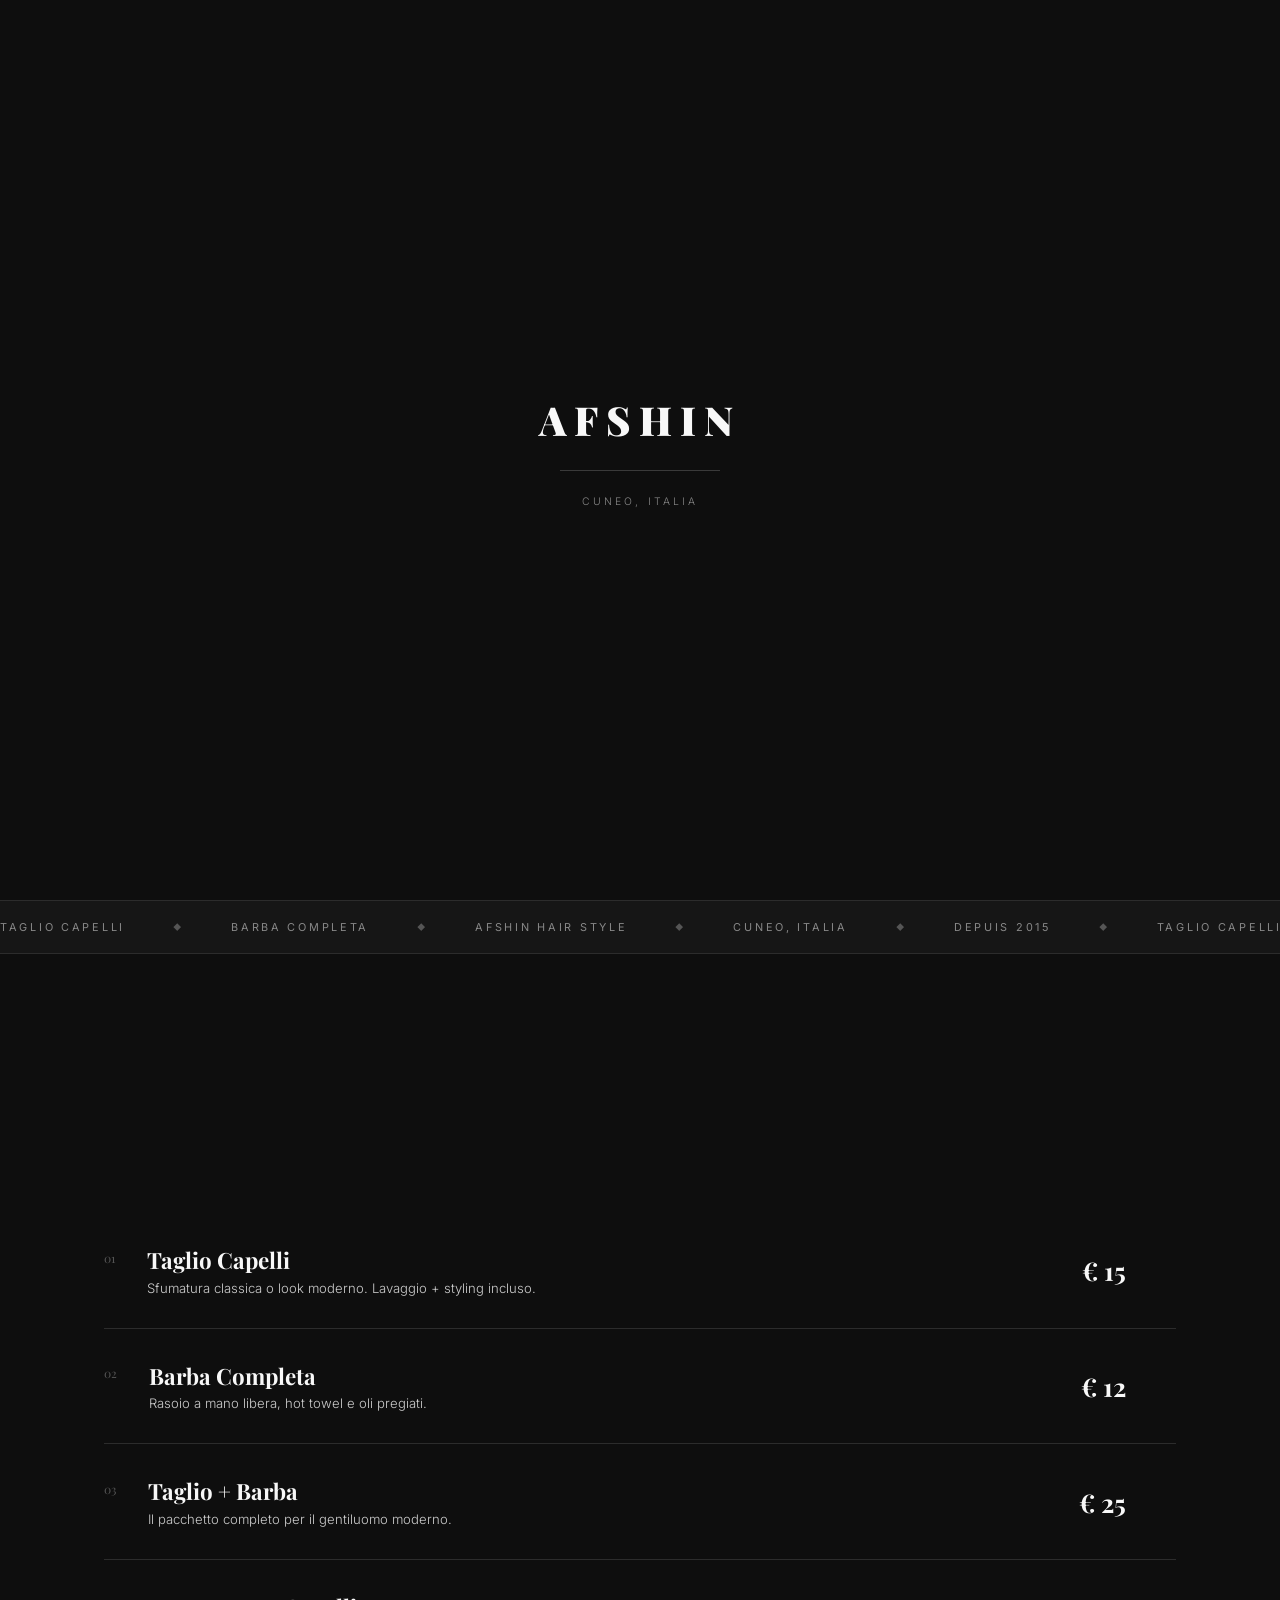
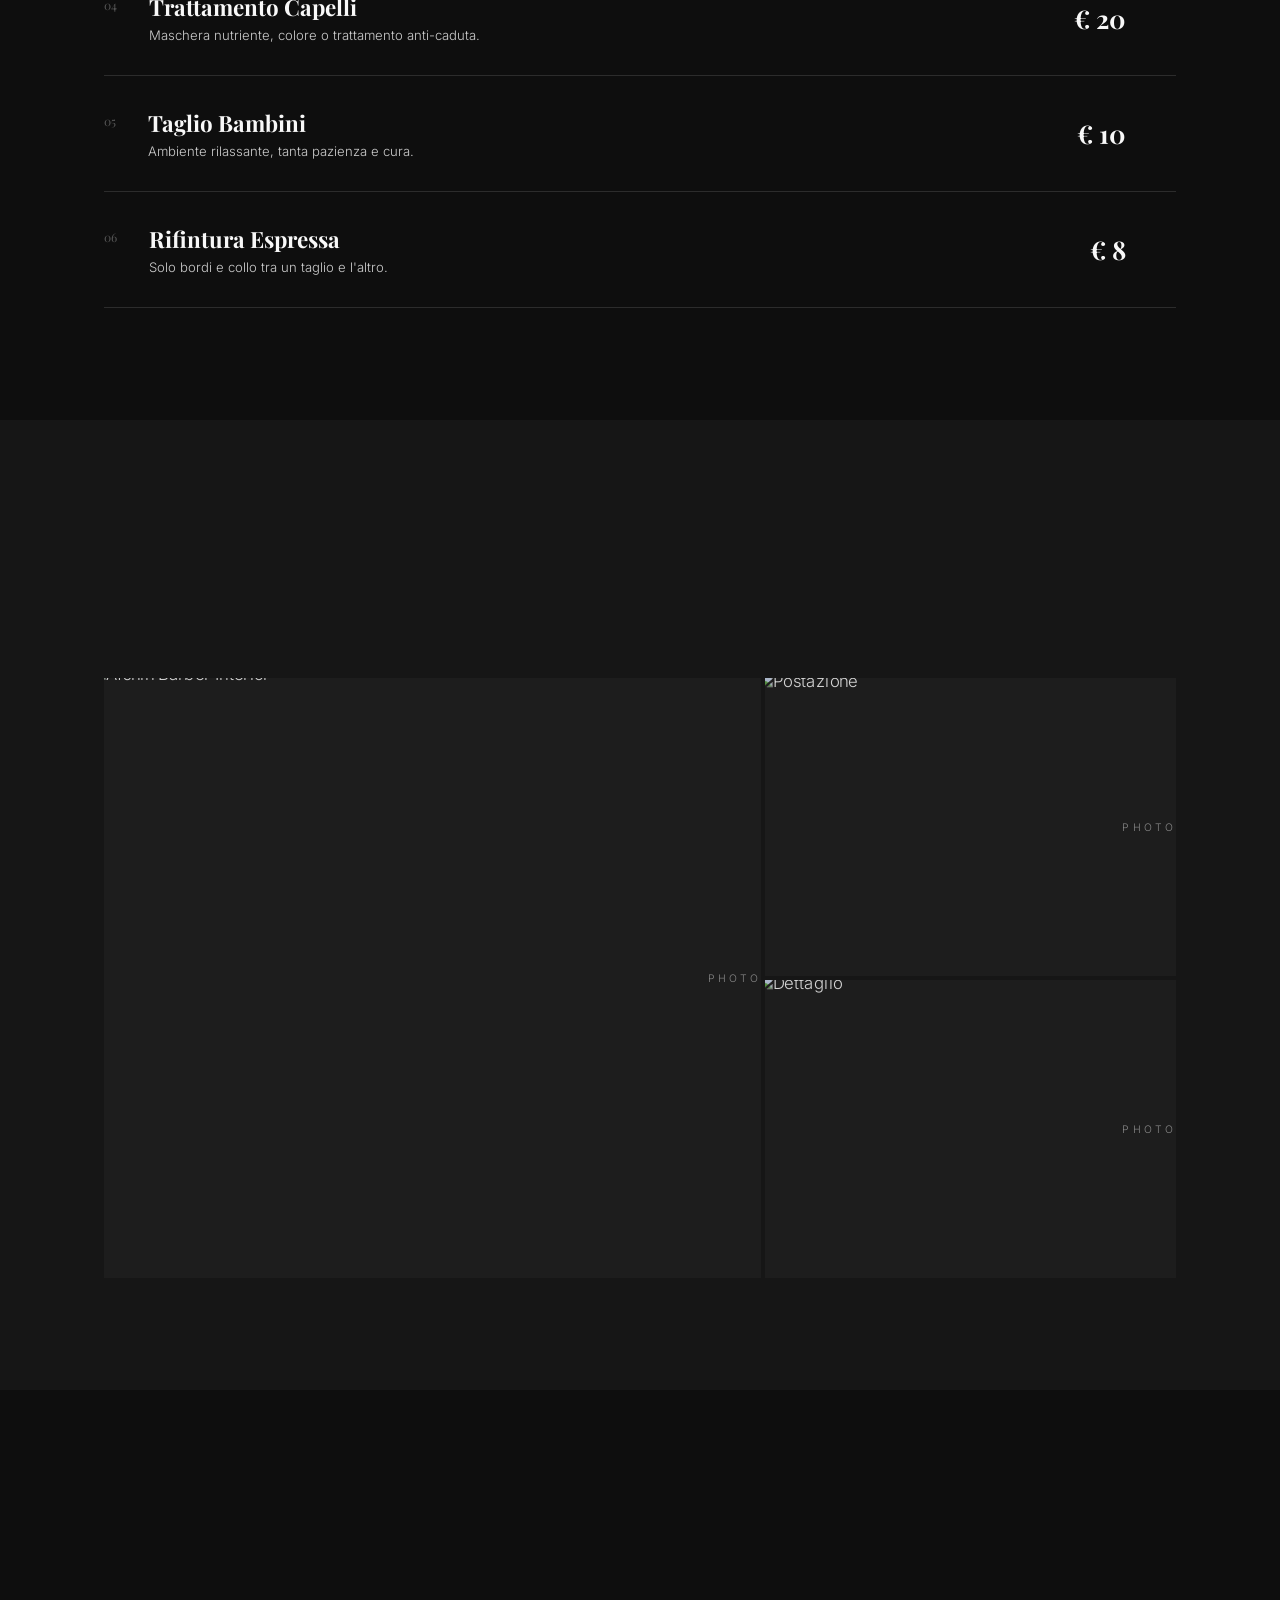
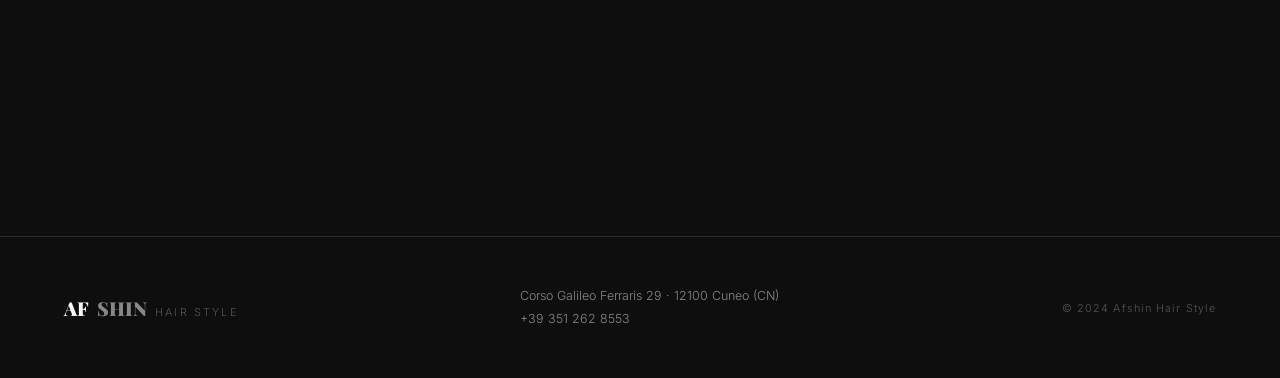
==== commit 76c9fc00: "Add hero image slider with curtain wipe animation + lighter theme" ====
--- a/barbiere/index.html
+++ b/barbiere/index.html
@@ -57,26 +57,61 @@
 
   <!-- HERO -->
   <section id="hero">
+    <!-- SLIDER BACKGROUND -->
+    <div class="slider" id="heroSlider">
+      <div class="slide active" style="--bg:url('assets/shop1.jpg')">
+        <div class="slide-img" style="background-image:url('assets/shop1.jpg')"></div>
+      </div>
+      <div class="slide" style="--bg:url('assets/shop2.jpg')">
+        <div class="slide-img" style="background-image:url('assets/shop2.jpg')"></div>
+      </div>
+      <div class="slide" style="--bg:url('assets/logo.png')">
+        <div class="slide-img slide-logo-bg" style="background-image:url('assets/logo.png')"></div>
+      </div>
+      <!-- Clip reveal layer -->
+      <div class="slide-curtain" id="slideCurtain"></div>
+      <!-- progress bar -->
+      <div class="slide-progress"><div class="slide-progress-fill" id="slideProgressFill"></div></div>
+    </div>
+    <div class="slider-overlay"></div>
+
+    <!-- Slide counter -->
+    <div class="slide-counter" id="slideCounter">
+      <span class="sc-current">01</span>
+      <span class="sc-sep"></span>
+      <span class="sc-total">03</span>
+    </div>
+
+    <!-- Slide dots -->
+    <div class="slide-dots" id="slideDots">
+      <button class="sdot active" data-idx="0"></button>
+      <button class="sdot" data-idx="1"></button>
+      <button class="sdot" data-idx="2"></button>
+    </div>
+
+    <!-- Slide arrows -->
+    <button class="slide-arrow prev" id="slidePrev" aria-label="Precedente">&#8592;</button>
+    <button class="slide-arrow next" id="slideNext" aria-label="Successivo">&#8594;</button>
+
     <div class="hero-noise"></div>
-    <div class="hero-grid"></div>
 
     <div class="hero-content">
-      <div class="hero-eyebrow" data-reveal>
+      <div class="hero-eyebrow">
         <span class="line"></span>
         <span class="txt">Barber Shop · Cuneo · Est. 2015</span>
         <span class="line"></span>
       </div>
-      <h1 class="hero-title" data-split>
+      <h1 class="hero-title">
         <span class="word">L'Arte</span>
         <span class="word">del</span>
         <em class="word italic">Barbiere</em>
       </h1>
-      <div class="hero-logo-wrap" data-reveal-up>
+      <div class="hero-logo-wrap">
         <img src="assets/logo.png" alt="Afshin Hair Style" class="hero-logo"
           onerror="this.parentElement.style.display='none'" />
       </div>
-      <p class="hero-sub" data-reveal-up>Taglio — Barba — Stile</p>
-      <div class="hero-actions" data-reveal-up>
+      <p class="hero-sub">Taglio — Barba — Stile</p>
+      <div class="hero-actions">
         <a href="#prenota" class="btn-main" data-magnetic>Prenota Appuntamento</a>
         <a href="https://wa.me/393512628553" class="btn-ghost" target="_blank" data-magnetic>
           <svg width="16" height="16" viewBox="0 0 24 24" fill="currentColor"><path d="M17.472 14.382c-.297-.149-1.758-.867-2.03-.967-.273-.099-.471-.148-.67.15-.197.297-.767.966-.94 1.164-.173.199-.347.223-.644.075-.297-.15-1.255-.463-2.39-1.475-.883-.788-1.48-1.761-1.653-2.059-.173-.297-.018-.458.13-.606.134-.133.298-.347.446-.52.149-.174.198-.298.298-.497.099-.198.05-.371-.025-.52-.075-.149-.669-1.612-.916-2.207-.242-.579-.487-.5-.669-.51-.173-.008-.371-.01-.57-.01-.198 0-.52.074-.792.372-.272.297-1.04 1.016-1.04 2.479 0 1.462 1.065 2.875 1.213 3.074.149.198 2.096 3.2 5.077 4.487.709.306 1.262.489 1.694.625.712.227 1.36.195 1.871.118.571-.085 1.758-.719 2.006-1.413.248-.694.248-1.289.173-1.413-.074-.124-.272-.198-.57-.347m-5.421 7.403h-.004a9.87 9.87 0 01-5.031-1.378l-.361-.214-3.741.982.998-3.648-.235-.374a9.86 9.86 0 01-1.51-5.26c.001-5.45 4.436-9.884 9.888-9.884 2.64 0 5.122 1.03 6.988 2.898a9.825 9.825 0 012.893 6.994c-.003 5.45-4.437 9.884-9.885 9.884m8.413-18.297A11.815 11.815 0 0012.05 0C5.495 0 .16 5.335.157 11.892c0 2.096.547 4.142 1.588 5.945L.057 24l6.305-1.654a11.882 11.882 0 005.683 1.448h.005c6.554 0 11.89-5.335 11.893-11.893a11.821 11.821 0 00-3.48-8.413Z"/></svg>
--- a/barbiere/css/style.css
+++ b/barbiere/css/style.css
@@ -2,16 +2,16 @@
 *, *::before, *::after { box-sizing: border-box; margin: 0; padding: 0; }
 
 :root {
-  --bg:          #050505;
-  --surface:     #0c0c0c;
-  --card:        #111111;
-  --border:      #1c1c1c;
-  --border-mid:  #2a2a2a;
-  --white:       #f2f2f2;
-  --silver:      #b0b0b0;
-  --muted:       #555555;
-  --dim:         #333333;
-  --accent:      #d8d8d8;
+  --bg:          #0e0e0e;
+  --surface:     #161616;
+  --card:        #1d1d1d;
+  --border:      #2c2c2c;
+  --border-mid:  #3a3a3a;
+  --white:       #f8f8f8;
+  --silver:      #cccccc;
+  --muted:       #888888;
+  --dim:         #555555;
+  --accent:      #e0e0e0;
   --ease-out:    cubic-bezier(0.16, 1, 0.3, 1);
   --ease-in-out: cubic-bezier(0.65, 0, 0.35, 1);
 }
@@ -172,6 +172,106 @@
 .mob-menu.open li:nth-child(5) .mob-link { transition-delay: 0.3s; }
 .mob-link:hover { color: var(--silver); }
 
+/* ─── HERO SLIDER ─── */
+.slider {
+  position: absolute; inset: 0; z-index: 0;
+  overflow: hidden;
+}
+.slide {
+  position: absolute; inset: 0;
+  opacity: 0;
+  will-change: transform, opacity;
+}
+.slide.active { opacity: 1; }
+.slide-img {
+  position: absolute; inset: 0;
+  background-size: cover;
+  background-position: center;
+  transform: scale(1.08);
+  transition: transform 7s linear;
+  filter: brightness(0.45) saturate(0.7);
+}
+.slide-logo-bg {
+  background-size: contain;
+  background-repeat: no-repeat;
+  background-position: center;
+  filter: brightness(0.25) saturate(0);
+}
+.slide.active .slide-img { transform: scale(1.0); }
+
+/* curtain that sweeps across on transition */
+.slide-curtain {
+  position: absolute; inset: 0; z-index: 10;
+  background: var(--bg);
+  clip-path: inset(0 100% 0 0);
+  pointer-events: none;
+}
+
+.slider-overlay {
+  position: absolute; inset: 0; z-index: 2;
+  background:
+    linear-gradient(to bottom, rgba(14,14,14,0.35) 0%, transparent 30%, transparent 60%, rgba(14,14,14,0.75) 100%);
+}
+
+/* counter */
+.slide-counter {
+  position: absolute; bottom: 2.5rem; left: 5%;
+  z-index: 20; display: flex; align-items: center; gap: 1rem;
+  font-size: 0.68rem; letter-spacing: 0.2em;
+}
+.sc-current {
+  font-family: 'Playfair Display', serif;
+  font-size: 1.8rem; font-weight: 900; color: var(--white); line-height: 1;
+}
+.sc-sep {
+  width: 40px; height: 1px; background: rgba(255,255,255,0.25);
+}
+.sc-total { color: var(--muted); }
+
+/* dots */
+.slide-dots {
+  position: absolute; bottom: 2.8rem; right: 5%;
+  z-index: 20; display: flex; gap: 0.6rem; align-items: center;
+}
+.sdot {
+  width: 6px; height: 6px; border-radius: 50%;
+  background: rgba(255,255,255,0.3); border: none; cursor: pointer;
+  transition: width 0.4s var(--ease-out), background 0.3s;
+  padding: 0;
+}
+.sdot.active { width: 24px; border-radius: 3px; background: var(--white); }
+
+/* arrows */
+.slide-arrow {
+  position: absolute; top: 50%; z-index: 20;
+  transform: translateY(-50%);
+  background: rgba(255,255,255,0.06); border: 1px solid rgba(255,255,255,0.12);
+  color: var(--white); width: 48px; height: 48px;
+  display: flex; align-items: center; justify-content: center;
+  font-size: 1.1rem; cursor: pointer;
+  transition: background 0.25s, transform 0.25s;
+  backdrop-filter: blur(8px);
+}
+.slide-arrow:hover { background: rgba(255,255,255,0.14); }
+.slide-arrow.prev { left: 2%; }
+.slide-arrow.next { right: 2%; }
+.slide-arrow.prev:hover { transform: translateY(-50%) translateX(-2px); }
+.slide-arrow.next:hover { transform: translateY(-50%) translateX(2px); }
+
+/* progress bar */
+.slide-progress {
+  position: absolute; bottom: 0; left: 0; z-index: 20;
+  height: 2px; background: rgba(255,255,255,0.15); width: 100%;
+}
+.slide-progress-fill {
+  height: 100%; width: 0%;
+  background: var(--white);
+  transition: none;
+}
+.slide-progress-fill.running {
+  transition: width 5s linear;
+}
+
 /* ─── HERO ─── */
 #hero {
   position: relative; min-height: 100svh;
@@ -193,7 +293,7 @@
   pointer-events: none;
 }
 .hero-content {
-  position: relative; text-align: center; z-index: 2;
+  position: relative; text-align: center; z-index: 20;
   display: flex; flex-direction: column; align-items: center; gap: 1.2rem;
 }
 .hero-eyebrow {
@@ -254,6 +354,7 @@
   display: flex; align-items: center; gap: 1rem;
   font-size: 0.62rem; letter-spacing: 0.25em; text-transform: uppercase; color: var(--muted);
   opacity: 0;
+  display: none; /* hidden — counter replaces it */
 }
 .scroll-line {
   width: 1px; height: 50px;
@@ -265,10 +366,10 @@
   50% { transform: scaleY(0.5); opacity: 1; }
 }
 .hero-address {
-  position: absolute; bottom: 2.5rem; right: 5%;
+  position: absolute; bottom: 4.5rem; right: 5%;
   font-size: 0.62rem; letter-spacing: 0.2em; text-transform: uppercase;
-  color: var(--muted); display: flex; gap: 0.8rem; align-items: center;
-  opacity: 0;
+  color: rgba(255,255,255,0.55); display: flex; gap: 0.8rem; align-items: center;
+  opacity: 0; z-index: 20;
 }
 .hero-address .sep { opacity: 0.3; }
 
@@ -310,7 +411,7 @@
 }
 .section-label {
   font-size: 0.68rem; letter-spacing: 0.25em; text-transform: uppercase;
-  color: var(--muted); margin-bottom: 0.6rem;
+  color: var(--silver); margin-bottom: 0.6rem;
 }
 .section-title {
   font-family: 'Playfair Display', serif;
@@ -353,7 +454,7 @@
   font-family: 'Playfair Display', serif;
   font-size: 1.4rem; font-weight: 700; margin-bottom: 0.3rem;
 }
-.si-desc { font-size: 0.82rem; color: var(--muted); }
+.si-desc { font-size: 0.82rem; color: var(--silver); }
 .si-right {
   display: flex; align-items: center; gap: 2rem;
   position: relative; z-index: 1;
@@ -420,7 +521,7 @@
 .bm-icon { font-size: 1rem; margin-top: 0.1rem; flex-shrink: 0; }
 .bm-item div { display: flex; flex-direction: column; gap: 0.2rem; }
 .bm-item strong { font-size: 0.7rem; letter-spacing: 0.15em; text-transform: uppercase; color: var(--muted); font-weight: 500; }
-.bm-item span { font-size: 0.88rem; color: var(--silver); }
+.bm-item span { font-size: 0.88rem; color: var(--accent); }
 
 /* FORM */
 .booking-form { display: flex; flex-direction: column; gap: 1.2rem; }
@@ -488,7 +589,7 @@
 .ot-row.today { padding: 1.1rem 1.2rem; background: var(--card); margin: 0 -1.2rem; }
 .ot-day { font-size: 0.85rem; color: var(--silver); letter-spacing: 0.05em; }
 .ot-row.today .ot-day { color: var(--white); }
-.ot-time { font-size: 0.82rem; color: var(--muted); }
+.ot-time { font-size: 0.82rem; color: var(--silver); }
 .ot-row.today .ot-time { color: var(--silver); }
 .ot-closed { font-size: 0.75rem; letter-spacing: 0.15em; text-transform: uppercase; color: var(--dim); }
 
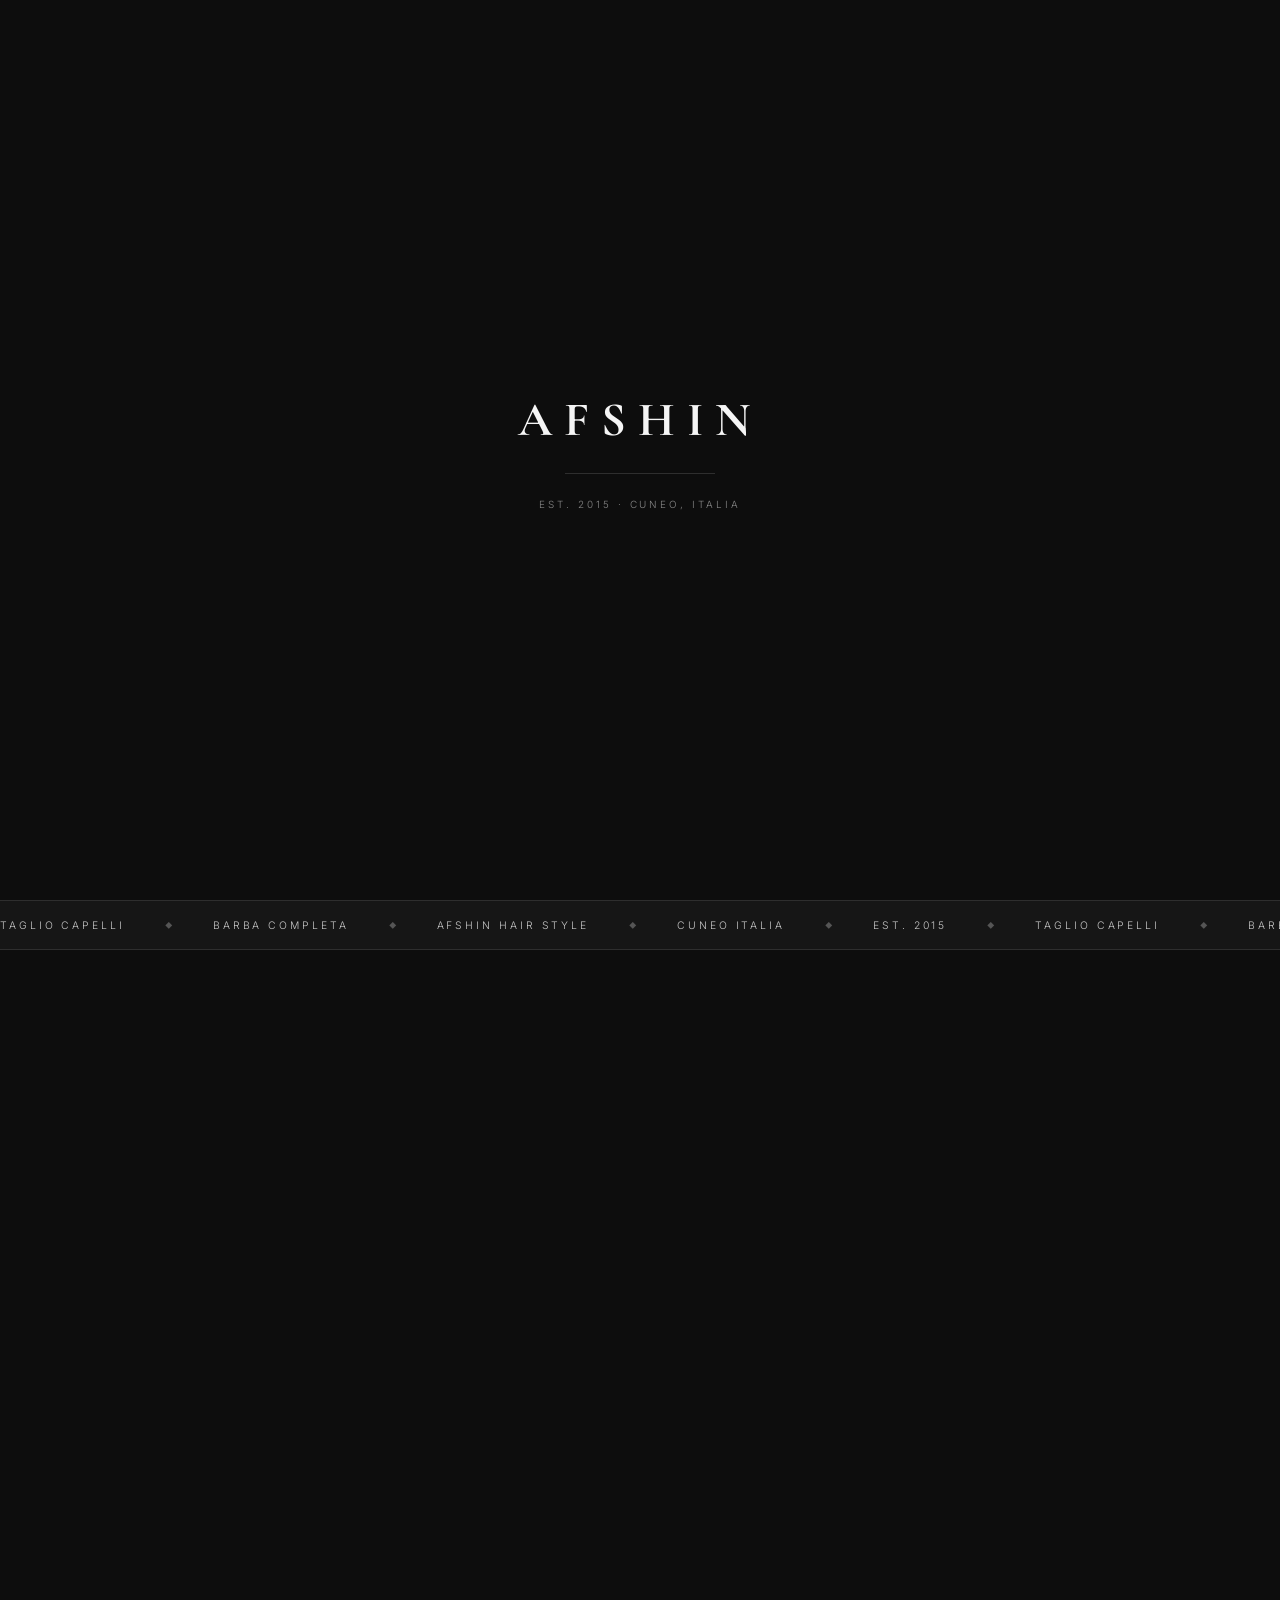
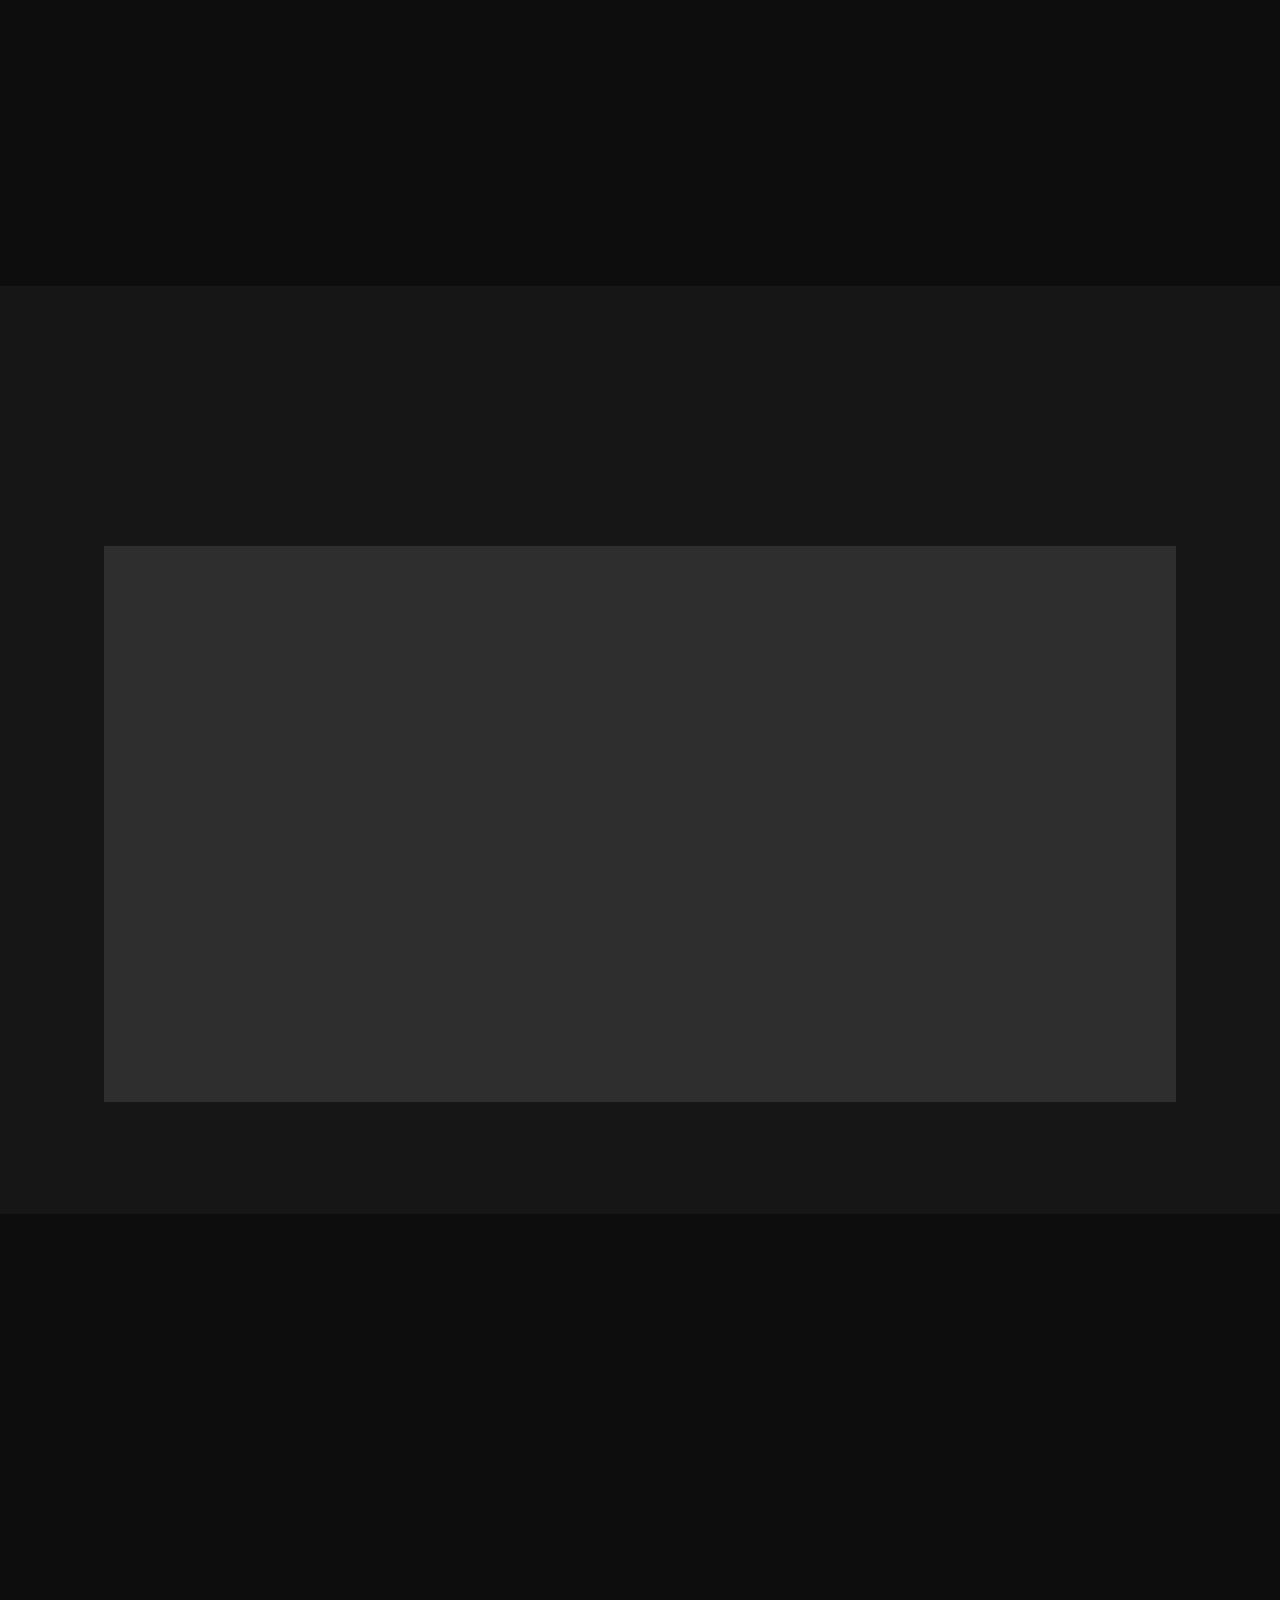
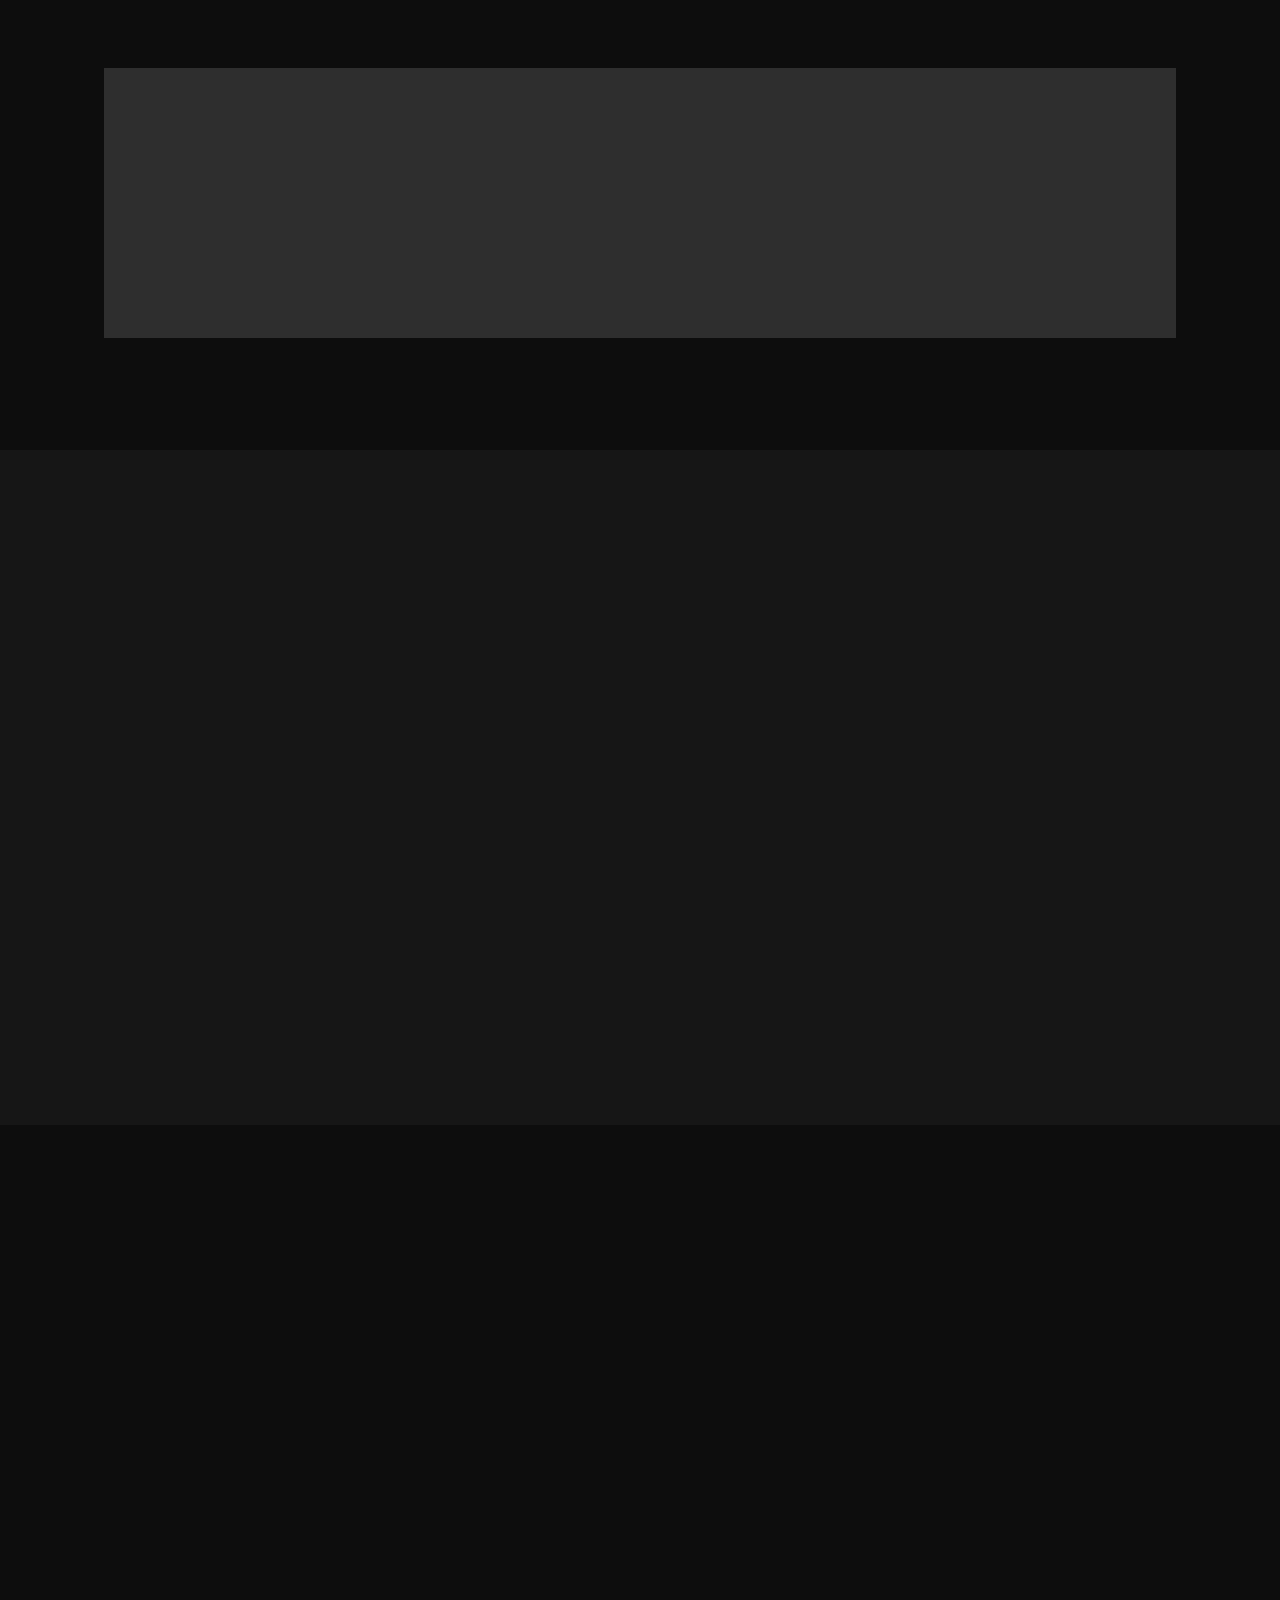
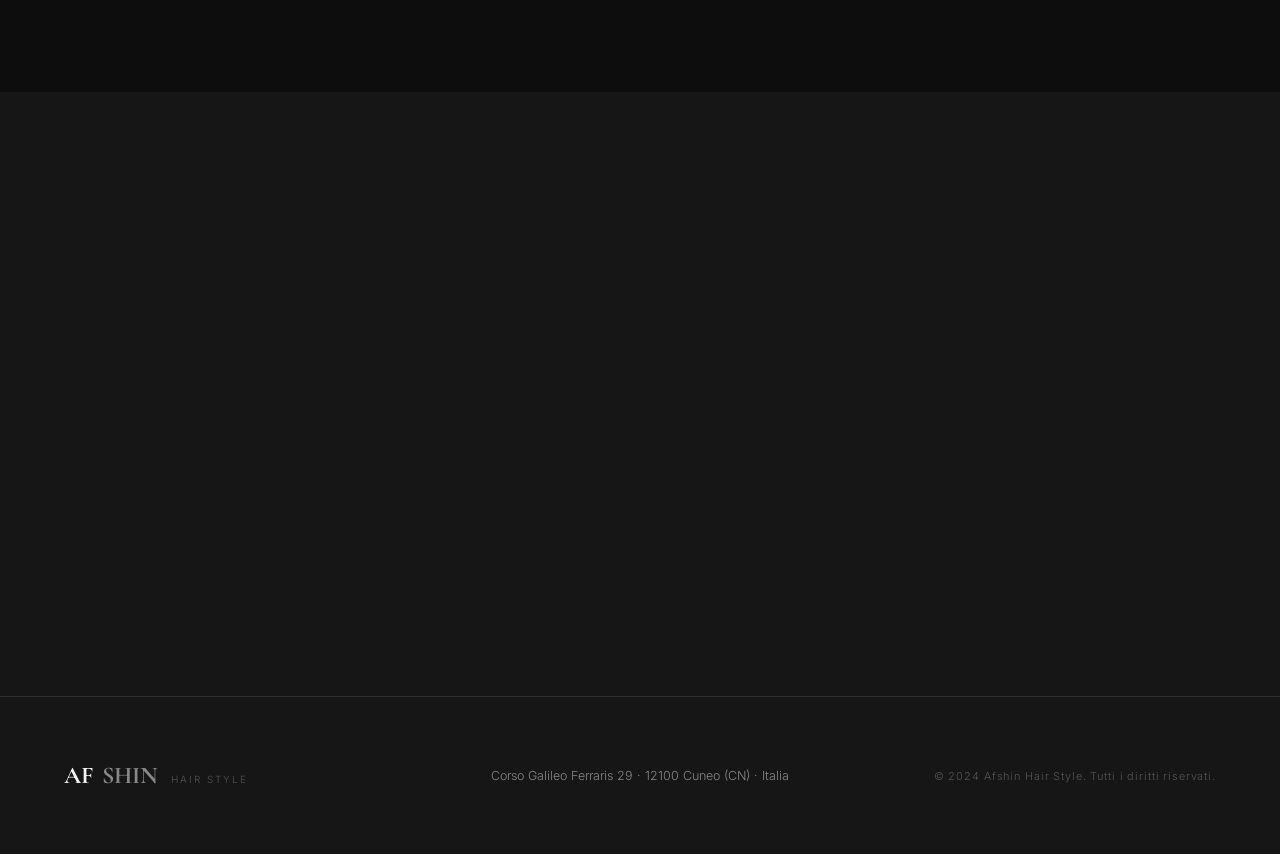
==== commit bb7b6a3f: "Full redesign: bold typography, rounded images, about/team/reviews sections, GSAP counters" ====
--- a/barbiere/index.html
+++ b/barbiere/index.html
@@ -6,454 +6,508 @@
   <title>Afshin Hair Style – Barber Shop Cuneo</title>
   <link rel="preconnect" href="https://fonts.googleapis.com" />
   <link rel="preconnect" href="https://fonts.gstatic.com" crossorigin />
-  <link href="https://fonts.googleapis.com/css2?family=Playfair+Display:ital,wght@0,400;0,700;0,900;1,400;1,700&family=Inter:wght@200;300;400;500;600&display=swap" rel="stylesheet" />
+  <link href="https://fonts.googleapis.com/css2?family=Cormorant+Garamond:ital,wght@0,400;0,600;0,700;1,400;1,600&family=Inter:wght@200;300;400;500;600&display=swap" rel="stylesheet" />
   <link rel="stylesheet" href="css/style.css" />
 </head>
 <body>
 
-  <!-- PRELOADER -->
-  <div id="preloader">
-    <div class="pre-inner">
-      <div class="pre-logo">
-        <img src="assets/logo.png" alt="Afshin" onerror="this.style.display='none';document.querySelector('.pre-text').style.display='block'" />
-        <span class="pre-text" style="display:none">AFSHIN</span>
-      </div>
-      <div class="pre-bar"><div class="pre-fill"></div></div>
-      <span class="pre-label">CUNEO, ITALIA</span>
-    </div>
-  </div>
-
-  <!-- CURSOR -->
-  <div id="cursor"></div>
-  <div id="cursor-follow"></div>
-
-  <!-- NAV -->
-  <nav id="nav">
-    <div class="nav-brand">
-      <span class="brand-af">AF</span><span class="brand-shin">SHIN</span>
-    </div>
-    <ul class="nav-links">
-      <li><a href="#servizi" data-nav>Servizi</a></li>
-      <li><a href="#galleria" data-nav>Galleria</a></li>
-      <li><a href="#orari" data-nav>Orari</a></li>
-      <li><a href="#contatti" data-nav>Contatti</a></li>
-    </ul>
-    <a href="#prenota" class="nav-book" data-magnetic>Prenota</a>
-    <button class="burger" id="burger" aria-label="Menu">
-      <span></span><span></span>
-    </button>
+<!-- PRELOADER -->
+<div id="preloader">
+  <div class="pre-inner">
+    <div class="pre-logo">
+      <img src="assets/logo.png" alt="Afshin" onerror="this.style.display='none';this.nextElementSibling.style.display='block'" />
+      <span class="pre-wordmark" style="display:none">AFSHIN</span>
+    </div>
+    <div class="pre-bar"><div class="pre-fill" id="preFill"></div></div>
+    <span class="pre-tag">Est. 2015 · Cuneo, Italia</span>
+  </div>
+</div>
+
+<!-- CURSOR -->
+<div id="cursor"></div>
+<div id="cursor-trail"></div>
+
+<!-- ═══ NAV ═══ -->
+<nav id="nav">
+  <a class="nav-brand" href="#hero">
+    <span class="nb-af">AF</span><span class="nb-shin">SHIN</span>
+  </a>
+  <ul class="nav-links" id="navLinks">
+    <li><a href="#about">About</a></li>
+    <li><a href="#servizi">Servizi</a></li>
+    <li><a href="#galleria">Galleria</a></li>
+    <li><a href="#team">Il Maestro</a></li>
+    <li><a href="#contatti">Contatti</a></li>
+  </ul>
+  <a href="#prenota" class="nav-cta" data-magnetic>Prenota Ora</a>
+  <button class="burger" id="burger"><span></span><span></span></button>
+</nav>
+
+<!-- MOBILE MENU -->
+<div class="mob-overlay" id="mobOverlay">
+  <nav class="mob-nav">
+    <a href="#about"    class="mob-link"><span>01</span>About</a>
+    <a href="#servizi"  class="mob-link"><span>02</span>Servizi</a>
+    <a href="#galleria" class="mob-link"><span>03</span>Galleria</a>
+    <a href="#team"     class="mob-link"><span>04</span>Il Maestro</a>
+    <a href="#prenota"  class="mob-link"><span>05</span>Prenota</a>
+    <a href="#contatti" class="mob-link"><span>06</span>Contatti</a>
   </nav>
-
-  <!-- MOBILE MENU -->
-  <div class="mob-menu" id="mobMenu">
-    <ul>
-      <li><a href="#servizi" class="mob-link">Servizi</a></li>
-      <li><a href="#galleria" class="mob-link">Galleria</a></li>
-      <li><a href="#orari" class="mob-link">Orari</a></li>
-      <li><a href="#contatti" class="mob-link">Contatti</a></li>
-      <li><a href="#prenota" class="mob-link">Prenota</a></li>
-    </ul>
-  </div>
-
-  <!-- HERO -->
-  <section id="hero">
-    <!-- SLIDER BACKGROUND -->
-    <div class="slider" id="heroSlider">
-      <div class="slide active" style="--bg:url('assets/shop1.jpg')">
-        <div class="slide-img" style="background-image:url('assets/shop1.jpg')"></div>
-      </div>
-      <div class="slide" style="--bg:url('assets/shop2.jpg')">
-        <div class="slide-img" style="background-image:url('assets/shop2.jpg')"></div>
-      </div>
-      <div class="slide" style="--bg:url('assets/logo.png')">
-        <div class="slide-img slide-logo-bg" style="background-image:url('assets/logo.png')"></div>
-      </div>
-      <!-- Clip reveal layer -->
-      <div class="slide-curtain" id="slideCurtain"></div>
-      <!-- progress bar -->
-      <div class="slide-progress"><div class="slide-progress-fill" id="slideProgressFill"></div></div>
-    </div>
-    <div class="slider-overlay"></div>
-
-    <!-- Slide counter -->
-    <div class="slide-counter" id="slideCounter">
-      <span class="sc-current">01</span>
-      <span class="sc-sep"></span>
+  <div class="mob-footer">
+    <p>+39 351 262 8553</p>
+    <p>Corso Galileo Ferraris 29, Cuneo</p>
+  </div>
+</div>
+
+<!-- ═══ HERO ═══ -->
+<section id="hero">
+  <!-- Slider -->
+  <div class="slider" id="heroSlider">
+    <div class="slide is-active">
+      <div class="slide-bg" style="background-image:url('assets/shop2.jpg')"></div>
+    </div>
+    <div class="slide">
+      <div class="slide-bg" style="background-image:url('assets/shop1.jpg')"></div>
+    </div>
+    <div class="slide">
+      <div class="slide-bg" style="background-image:url('assets/logo.png');background-size:contain;background-repeat:no-repeat;"></div>
+    </div>
+    <div class="slide-wipe" id="slideWipe"></div>
+    <div class="slide-progress-bar"><div class="spb-fill" id="spbFill"></div></div>
+  </div>
+  <div class="hero-dim"></div>
+  <div class="hero-vignette"></div>
+
+  <!-- Content -->
+  <div class="hero-content">
+    <p class="hero-eyebrow" data-anim="fade-up">— Barber Shop · Cuneo · Est. 2015</p>
+    <h1 class="hero-h1">
+      <span class="hh1-line" data-anim="clip-up">L'Arte</span>
+      <span class="hh1-line accent" data-anim="clip-up" style="transition-delay:.12s">del Barbiere</span>
+      <span class="hh1-line" data-anim="clip-up" style="transition-delay:.24s">Perfetto</span>
+    </h1>
+    <p class="hero-desc" data-anim="fade-up" style="transition-delay:.4s">
+      Taglio su misura · Barba a mano libera · Stile senza compromessi
+    </p>
+    <div class="hero-btns" data-anim="fade-up" style="transition-delay:.55s">
+      <a href="#prenota" class="btn-fill" data-magnetic>Prenota Appuntamento</a>
+      <a href="#servizi" class="btn-line" data-magnetic>Scopri i Servizi</a>
+    </div>
+  </div>
+
+  <!-- Slider controls -->
+  <div class="slider-ui">
+    <div class="slider-counter">
+      <span id="slCur" class="sc-num">01</span>
+      <span class="sc-bar"></span>
       <span class="sc-total">03</span>
     </div>
-
-    <!-- Slide dots -->
-    <div class="slide-dots" id="slideDots">
-      <button class="sdot active" data-idx="0"></button>
-      <button class="sdot" data-idx="1"></button>
-      <button class="sdot" data-idx="2"></button>
-    </div>
-
-    <!-- Slide arrows -->
-    <button class="slide-arrow prev" id="slidePrev" aria-label="Precedente">&#8592;</button>
-    <button class="slide-arrow next" id="slideNext" aria-label="Successivo">&#8594;</button>
-
-    <div class="hero-noise"></div>
-
-    <div class="hero-content">
-      <div class="hero-eyebrow">
-        <span class="line"></span>
-        <span class="txt">Barber Shop · Cuneo · Est. 2015</span>
-        <span class="line"></span>
-      </div>
-      <h1 class="hero-title">
-        <span class="word">L'Arte</span>
-        <span class="word">del</span>
-        <em class="word italic">Barbiere</em>
-      </h1>
-      <div class="hero-logo-wrap">
-        <img src="assets/logo.png" alt="Afshin Hair Style" class="hero-logo"
-          onerror="this.parentElement.style.display='none'" />
-      </div>
-      <p class="hero-sub">Taglio — Barba — Stile</p>
-      <div class="hero-actions">
-        <a href="#prenota" class="btn-main" data-magnetic>Prenota Appuntamento</a>
-        <a href="https://wa.me/393512628553" class="btn-ghost" target="_blank" data-magnetic>
+    <div class="slider-dots" id="sliderDots">
+      <button class="sdot is-active" data-i="0"></button>
+      <button class="sdot" data-i="1"></button>
+      <button class="sdot" data-i="2"></button>
+    </div>
+  </div>
+  <button class="sl-arrow sl-prev" id="slPrev">&#8592;</button>
+  <button class="sl-arrow sl-next" id="slNext">&#8594;</button>
+
+  <div class="hero-scroll">
+    <div class="hs-line"></div>
+    <span>Scroll</span>
+  </div>
+</section>
+
+<!-- ═══ MARQUEE ═══ -->
+<div class="marquee-band">
+  <div class="marquee-inner">
+    <span>TAGLIO CAPELLI</span><i>◆</i>
+    <span>BARBA COMPLETA</span><i>◆</i>
+    <span>AFSHIN HAIR STYLE</span><i>◆</i>
+    <span>CUNEO ITALIA</span><i>◆</i>
+    <span>EST. 2015</span><i>◆</i>
+    <span>TAGLIO CAPELLI</span><i>◆</i>
+    <span>BARBA COMPLETA</span><i>◆</i>
+    <span>AFSHIN HAIR STYLE</span><i>◆</i>
+    <span>CUNEO ITALIA</span><i>◆</i>
+    <span>EST. 2015</span><i>◆</i>
+  </div>
+</div>
+
+<!-- ═══ ABOUT ═══ -->
+<section id="about" class="section">
+  <div class="container">
+    <div class="about-grid">
+      <div class="about-imgs" data-reveal>
+        <div class="ai-main">
+          <img src="assets/shop1.jpg" alt="Afshin Barber Interior"
+            onerror="this.parentElement.classList.add('img-empty')" />
+        </div>
+        <div class="ai-accent">
+          <img src="assets/shop2.jpg" alt="Postazione"
+            onerror="this.parentElement.classList.add('img-empty')" />
+          <div class="ai-badge">
+            <span class="aib-num">10+</span>
+            <span class="aib-txt">Anni di<br>Esperienza</span>
+          </div>
+        </div>
+      </div>
+      <div class="about-text" data-reveal-r>
+        <p class="s-label">— Chi Siamo</p>
+        <h2 class="s-title">Una Tradizione<br><em>di Stile</em></h2>
+        <div class="s-divider"></div>
+        <p class="s-body">
+          Benvenuto da <strong>Afshin Hair Style</strong>, il barber shop di riferimento nel cuore di Cuneo.
+          Qui ogni taglio è un'opera d'arte: combiniamo le tecniche tradizionali del barbiere classico
+          con le tendenze più moderne per offrirti un'esperienza unica.
+        </p>
+        <p class="s-body">
+          Che tu cerchi una sfumatura perfetta, una barba impeccabile o un look completamente nuovo,
+          siamo qui per trasformare la tua visione in realtà.
+        </p>
+        <div class="about-stats">
+          <div class="ast-item">
+            <span class="ast-num" data-count="500">0</span><span class="ast-plus">+</span>
+            <span class="ast-lab">Clienti</span>
+          </div>
+          <div class="ast-item">
+            <span class="ast-num" data-count="10">0</span><span class="ast-plus">+</span>
+            <span class="ast-lab">Anni</span>
+          </div>
+          <div class="ast-item">
+            <span class="ast-num" data-count="5">0</span><span class="ast-plus">★</span>
+            <span class="ast-lab">Stelle</span>
+          </div>
+        </div>
+        <a href="#prenota" class="btn-fill" data-magnetic>Prenota Ora</a>
+      </div>
+    </div>
+  </div>
+</section>
+
+<!-- ═══ SERVIZI ═══ -->
+<section id="servizi" class="section section-alt">
+  <div class="container">
+    <div class="s-head" data-reveal>
+      <div>
+        <p class="s-label">— Cosa Offriamo</p>
+        <h2 class="s-title">I Nostri <em>Servizi</em></h2>
+      </div>
+      <p class="s-head-note">Ogni servizio è pensato<br>per valorizzare il tuo stile.</p>
+    </div>
+
+    <div class="services-grid">
+      <div class="sv-card" data-reveal-up>
+        <div class="sv-icon">✂️</div>
+        <div class="sv-line"></div>
+        <h3 class="sv-name">Taglio Capelli</h3>
+        <p class="sv-desc">Sfumatura classica o look moderno, lavaggio e styling inclusi.</p>
+        <div class="sv-footer">
+          <span class="sv-price">€ 15</span>
+          <a href="#prenota" class="sv-btn">Prenota →</a>
+        </div>
+      </div>
+      <div class="sv-card" data-reveal-up style="--d:.1s">
+        <div class="sv-icon">🪒</div>
+        <div class="sv-line"></div>
+        <h3 class="sv-name">Barba Completa</h3>
+        <p class="sv-desc">Rasoio a mano libera, hot towel e oli pregiati per una finitura impeccabile.</p>
+        <div class="sv-footer">
+          <span class="sv-price">€ 12</span>
+          <a href="#prenota" class="sv-btn">Prenota →</a>
+        </div>
+      </div>
+      <div class="sv-card" data-reveal-up style="--d:.2s">
+        <div class="sv-icon">💈</div>
+        <div class="sv-line"></div>
+        <h3 class="sv-name">Taglio + Barba</h3>
+        <p class="sv-desc">Il pacchetto completo per il gentiluomo moderno. Il meglio in un'unica visita.</p>
+        <div class="sv-footer">
+          <span class="sv-price">€ 25</span>
+          <a href="#prenota" class="sv-btn">Prenota →</a>
+        </div>
+      </div>
+      <div class="sv-card" data-reveal-up style="--d:.3s">
+        <div class="sv-icon">🧴</div>
+        <div class="sv-line"></div>
+        <h3 class="sv-name">Trattamento</h3>
+        <p class="sv-desc">Maschera nutriente, colorazione o trattamento anti-caduta su misura.</p>
+        <div class="sv-footer">
+          <span class="sv-price">€ 20</span>
+          <a href="#prenota" class="sv-btn">Prenota →</a>
+        </div>
+      </div>
+      <div class="sv-card" data-reveal-up style="--d:.4s">
+        <div class="sv-icon">👶</div>
+        <div class="sv-line"></div>
+        <h3 class="sv-name">Taglio Bambini</h3>
+        <p class="sv-desc">Ambiente rilassante, tanta pazienza e cura per i più piccoli.</p>
+        <div class="sv-footer">
+          <span class="sv-price">€ 10</span>
+          <a href="#prenota" class="sv-btn">Prenota →</a>
+        </div>
+      </div>
+      <div class="sv-card" data-reveal-up style="--d:.5s">
+        <div class="sv-icon">⚡</div>
+        <div class="sv-line"></div>
+        <h3 class="sv-name">Rifintura</h3>
+        <p class="sv-desc">Solo bordi, collo e finitura per mantenere il tuo look sempre preciso.</p>
+        <div class="sv-footer">
+          <span class="sv-price">€ 8</span>
+          <a href="#prenota" class="sv-btn">Prenota →</a>
+        </div>
+      </div>
+    </div>
+  </div>
+</section>
+
+<!-- ═══ GALLERIA ═══ -->
+<section id="galleria" class="section">
+  <div class="container">
+    <p class="s-label" data-reveal>— Il Nostro Spazio</p>
+    <h2 class="s-title" data-reveal>La <em>Galleria</em></h2>
+  </div>
+  <div class="gallery-mosaic" data-reveal-up>
+    <div class="gm-item gm-big">
+      <img src="assets/shop1.jpg" alt="Salone"
+        onerror="this.parentElement.classList.add('gm-empty')" />
+      <div class="gm-label">Il Salone</div>
+    </div>
+    <div class="gm-item">
+      <img src="assets/shop2.jpg" alt="Postazione"
+        onerror="this.parentElement.classList.add('gm-empty')" />
+      <div class="gm-label">Postazione Premium</div>
+    </div>
+    <div class="gm-item">
+      <img src="assets/logo.png" alt="Logo"
+        onerror="this.parentElement.classList.add('gm-empty')" />
+      <div class="gm-label">Afshin Hair Style</div>
+    </div>
+    <div class="gm-item gm-wide">
+      <img src="assets/shop2.jpg" alt="Interno"
+        onerror="this.parentElement.classList.add('gm-empty')" />
+      <div class="gm-label">Vista Interna</div>
+    </div>
+  </div>
+</section>
+
+<!-- ═══ TEAM ═══ -->
+<section id="team" class="section section-alt">
+  <div class="container">
+    <div class="team-grid">
+      <div class="team-img" data-reveal>
+        <div class="tim-frame">
+          <img src="assets/barber.jpg" alt="Afshin"
+            onerror="this.parentElement.classList.add('img-empty')" />
+        </div>
+        <div class="tim-deco"></div>
+      </div>
+      <div class="team-info" data-reveal-r>
+        <p class="s-label">— Il Maestro</p>
+        <h2 class="s-title"><em>Afshin</em></h2>
+        <div class="s-divider"></div>
+        <p class="s-body">
+          Con oltre 10 anni di esperienza nel mondo del barbiere, Afshin porta con sé una passione
+          autentica per l'arte del taglio. Formato nelle migliori tradizioni del barbiere persiano
+          e italiano, ogni cliente è per lui un'opera d'arte unica.
+        </p>
+        <p class="s-body">
+          "Il mio obiettivo non è solo tagliarti i capelli — è farti uscire di qui con un'altra
+          consapevolezza di te stesso."
+        </p>
+        <div class="team-tags">
+          <span>Taglio Classico</span>
+          <span>Fade & Sfumatura</span>
+          <span>Barba Tradizionale</span>
+          <span>Colorazione</span>
+        </div>
+        <a href="https://wa.me/393512628553" class="btn-line wa-link" target="_blank" data-magnetic>
           <svg width="16" height="16" viewBox="0 0 24 24" fill="currentColor"><path d="M17.472 14.382c-.297-.149-1.758-.867-2.03-.967-.273-.099-.471-.148-.67.15-.197.297-.767.966-.94 1.164-.173.199-.347.223-.644.075-.297-.15-1.255-.463-2.39-1.475-.883-.788-1.48-1.761-1.653-2.059-.173-.297-.018-.458.13-.606.134-.133.298-.347.446-.52.149-.174.198-.298.298-.497.099-.198.05-.371-.025-.52-.075-.149-.669-1.612-.916-2.207-.242-.579-.487-.5-.669-.51-.173-.008-.371-.01-.57-.01-.198 0-.52.074-.792.372-.272.297-1.04 1.016-1.04 2.479 0 1.462 1.065 2.875 1.213 3.074.149.198 2.096 3.2 5.077 4.487.709.306 1.262.489 1.694.625.712.227 1.36.195 1.871.118.571-.085 1.758-.719 2.006-1.413.248-.694.248-1.289.173-1.413-.074-.124-.272-.198-.57-.347m-5.421 7.403h-.004a9.87 9.87 0 01-5.031-1.378l-.361-.214-3.741.982.998-3.648-.235-.374a9.86 9.86 0 01-1.51-5.26c.001-5.45 4.436-9.884 9.888-9.884 2.64 0 5.122 1.03 6.988 2.898a9.825 9.825 0 012.893 6.994c-.003 5.45-4.437 9.884-9.885 9.884m8.413-18.297A11.815 11.815 0 0012.05 0C5.495 0 .16 5.335.157 11.892c0 2.096.547 4.142 1.588 5.945L.057 24l6.305-1.654a11.882 11.882 0 005.683 1.448h.005c6.554 0 11.89-5.335 11.893-11.893a11.821 11.821 0 00-3.48-8.413Z"/></svg>
-          WhatsApp
+          Scrivimi su WhatsApp
         </a>
       </div>
     </div>
-
-    <div class="hero-scroll-hint">
-      <div class="scroll-line"></div>
-      <span>Scroll</span>
-    </div>
-
-    <div class="hero-address">
-      <span>Corso Galileo Ferraris 29</span>
-      <span class="sep">·</span>
-      <span>12100 Cuneo</span>
-    </div>
-  </section>
-
-  <!-- MARQUEE -->
-  <div class="marquee-strip">
-    <div class="marquee-track">
-      <span>TAGLIO CAPELLI</span><span class="dot">◆</span>
-      <span>BARBA COMPLETA</span><span class="dot">◆</span>
-      <span>AFSHIN HAIR STYLE</span><span class="dot">◆</span>
-      <span>CUNEO, ITALIA</span><span class="dot">◆</span>
-      <span>DEPUIS 2015</span><span class="dot">◆</span>
-      <span>TAGLIO CAPELLI</span><span class="dot">◆</span>
-      <span>BARBA COMPLETA</span><span class="dot">◆</span>
-      <span>AFSHIN HAIR STYLE</span><span class="dot">◆</span>
-      <span>CUNEO, ITALIA</span><span class="dot">◆</span>
-      <span>DEPUIS 2015</span><span class="dot">◆</span>
-    </div>
-  </div>
-
-  <!-- SERVIZI -->
-  <section id="servizi" class="section">
-    <div class="container">
-      <div class="section-head" data-reveal>
-        <span class="section-num">01</span>
-        <div>
-          <p class="section-label">— I Nostri Servizi</p>
-          <h2 class="section-title">Cosa <em>Offriamo</em></h2>
-        </div>
-      </div>
-
-      <div class="services-list">
-        <div class="service-item" data-service>
-          <div class="si-left">
-            <span class="si-num">01</span>
-            <div>
-              <h3 class="si-name">Taglio Capelli</h3>
-              <p class="si-desc">Sfumatura classica o look moderno. Lavaggio + styling incluso.</p>
-            </div>
-          </div>
-          <div class="si-right">
-            <span class="si-price">€ 15</span>
-            <div class="si-arrow">→</div>
-          </div>
-        </div>
-        <div class="service-item" data-service>
-          <div class="si-left">
-            <span class="si-num">02</span>
-            <div>
-              <h3 class="si-name">Barba Completa</h3>
-              <p class="si-desc">Rasoio a mano libera, hot towel e oli pregiati.</p>
-            </div>
-          </div>
-          <div class="si-right">
-            <span class="si-price">€ 12</span>
-            <div class="si-arrow">→</div>
-          </div>
-        </div>
-        <div class="service-item" data-service>
-          <div class="si-left">
-            <span class="si-num">03</span>
-            <div>
-              <h3 class="si-name">Taglio + Barba</h3>
-              <p class="si-desc">Il pacchetto completo per il gentiluomo moderno.</p>
-            </div>
-          </div>
-          <div class="si-right">
-            <span class="si-price">€ 25</span>
-            <div class="si-arrow">→</div>
-          </div>
-        </div>
-        <div class="service-item" data-service>
-          <div class="si-left">
-            <span class="si-num">04</span>
-            <div>
-              <h3 class="si-name">Trattamento Capelli</h3>
-              <p class="si-desc">Maschera nutriente, colore o trattamento anti-caduta.</p>
-            </div>
-          </div>
-          <div class="si-right">
-            <span class="si-price">€ 20</span>
-            <div class="si-arrow">→</div>
-          </div>
-        </div>
-        <div class="service-item" data-service>
-          <div class="si-left">
-            <span class="si-num">05</span>
-            <div>
-              <h3 class="si-name">Taglio Bambini</h3>
-              <p class="si-desc">Ambiente rilassante, tanta pazienza e cura.</p>
-            </div>
-          </div>
-          <div class="si-right">
-            <span class="si-price">€ 10</span>
-            <div class="si-arrow">→</div>
-          </div>
-        </div>
-        <div class="service-item" data-service>
-          <div class="si-left">
-            <span class="si-num">06</span>
-            <div>
-              <h3 class="si-name">Rifintura Espressa</h3>
-              <p class="si-desc">Solo bordi e collo tra un taglio e l'altro.</p>
-            </div>
-          </div>
-          <div class="si-right">
-            <span class="si-price">€ 8</span>
-            <div class="si-arrow">→</div>
-          </div>
-        </div>
-      </div>
-    </div>
-  </section>
-
-  <!-- GALLERIA -->
-  <section id="galleria" class="section section-dark">
-    <div class="container">
-      <div class="section-head" data-reveal>
-        <span class="section-num">02</span>
-        <div>
-          <p class="section-label">— Il Nostro Spazio</p>
-          <h2 class="section-title">La <em>Galleria</em></h2>
-        </div>
-      </div>
-    </div>
-
-    <div class="gallery-full">
-      <div class="gallery-col col-wide">
-        <div class="gallery-frame" data-parallax="0.08">
-          <img src="assets/shop1.jpg" alt="Afshin Barber Interior"
-            onerror="this.parentElement.classList.add('no-img')" />
-          <div class="gf-overlay"><span>Il Salone</span></div>
-        </div>
-      </div>
-      <div class="gallery-col col-stack">
-        <div class="gallery-frame" data-parallax="0.05">
-          <img src="assets/shop2.jpg" alt="Postazione"
-            onerror="this.parentElement.classList.add('no-img')" />
-          <div class="gf-overlay"><span>Postazione Premium</span></div>
-        </div>
-        <div class="gallery-frame" data-parallax="0.12">
-          <img src="assets/shop3.jpg" alt="Dettaglio"
-            onerror="this.parentElement.classList.add('no-img')" />
-          <div class="gf-overlay"><span>Dettaglio</span></div>
-        </div>
-      </div>
-    </div>
-  </section>
-
-  <!-- PRENOTA -->
-  <section id="prenota" class="section">
-    <div class="container">
-      <div class="booking-layout">
-        <div class="booking-left" data-reveal>
-          <span class="section-num">03</span>
-          <p class="section-label">— Fissa il Tuo Appuntamento</p>
-          <h2 class="section-title">Prenota<br /><em>Online</em></h2>
-          <div class="booking-meta">
-            <div class="bm-item">
-              <span class="bm-icon">📍</span>
-              <div>
-                <strong>Indirizzo</strong>
-                <span>Corso Galileo Ferraris 29, 12100 Cuneo</span>
-              </div>
-            </div>
-            <div class="bm-item">
-              <span class="bm-icon">📱</span>
-              <div>
-                <strong>Telefono & WhatsApp</strong>
-                <span><a href="tel:+393512628553">+39 351 262 8553</a></span>
-              </div>
-            </div>
-            <div class="bm-item">
-              <span class="bm-icon">⚡</span>
-              <div>
-                <strong>Conferma rapida</strong>
-                <span>Risposta entro 60 minuti</span>
-              </div>
-            </div>
-          </div>
-        </div>
-
-        <form class="booking-form" id="bookingForm" data-reveal-up>
-          <div class="form-row">
-            <div class="form-field">
-              <input type="text" id="fname" required placeholder=" " />
-              <label for="fname">Nome Completo</label>
-            </div>
-            <div class="form-field">
-              <input type="tel" id="fphone" required placeholder=" " />
-              <label for="fphone">Telefono</label>
-            </div>
-          </div>
-          <div class="form-field">
-            <select id="fservice" required>
+  </div>
+</section>
+
+<!-- ═══ TESTIMONIALS ═══ -->
+<section id="reviews" class="section">
+  <div class="container">
+    <div class="s-head center" data-reveal>
+      <p class="s-label">— Cosa Dicono i Clienti</p>
+      <h2 class="s-title">Le <em>Recensioni</em></h2>
+    </div>
+    <div class="reviews-grid">
+      <div class="rv-card" data-reveal-up>
+        <div class="rv-stars">★★★★★</div>
+        <p class="rv-text">"Afshin è semplicemente il migliore. Vengo da lui da 3 anni e non cambierò mai barbiere. Ogni volta esco con un look perfetto."</p>
+        <div class="rv-author">
+          <div class="rv-avatar">M</div>
+          <div><strong>Marco B.</strong><span>Cuneo</span></div>
+        </div>
+      </div>
+      <div class="rv-card" data-reveal-up style="--d:.12s">
+        <div class="rv-stars">★★★★★</div>
+        <p class="rv-text">"Ambiente bellissimo, professionalità altissima. La barba con rasoio è un'esperienza che consiglio a tutti. Tornerò sicuramente!"</p>
+        <div class="rv-author">
+          <div class="rv-avatar">L</div>
+          <div><strong>Luca R.</strong><span>Fossano</span></div>
+        </div>
+      </div>
+      <div class="rv-card" data-reveal-up style="--d:.24s">
+        <div class="rv-stars">★★★★★</div>
+        <p class="rv-text">"Ho trovato finalmente un barbiere che capisce esattamente cosa voglio. Taglio perfetto ogni volta, prezzi onesti e ottima compagnia."</p>
+        <div class="rv-author">
+          <div class="rv-avatar">A</div>
+          <div><strong>Alessandro V.</strong><span>Cuneo</span></div>
+        </div>
+      </div>
+    </div>
+  </div>
+</section>
+
+<!-- ═══ PRENOTA ═══ -->
+<section id="prenota" class="section section-alt">
+  <div class="container">
+    <div class="book-grid">
+      <div class="book-left" data-reveal>
+        <p class="s-label">— Fissa il Tuo Appuntamento</p>
+        <h2 class="s-title">Prenota<br><em>Online</em></h2>
+        <div class="s-divider"></div>
+        <p class="s-body">Scegli il servizio, la data e l'orario. Riceverai conferma su WhatsApp entro 60 minuti.</p>
+        <div class="book-info">
+          <div class="bi-row"><span class="bi-icon">📍</span><div><strong>Indirizzo</strong><span>Corso Galileo Ferraris 29, 12100 Cuneo</span></div></div>
+          <div class="bi-row"><span class="bi-icon">📱</span><div><strong>Telefono & WhatsApp</strong><span><a href="tel:+393512628553">+39 351 262 8553</a></span></div></div>
+          <div class="bi-row"><span class="bi-icon">🕐</span><div><strong>Risposta garantita</strong><span>Entro 60 minuti</span></div></div>
+        </div>
+      </div>
+      <form class="book-form" id="bookForm" data-reveal-up>
+        <div class="bf-row">
+          <div class="bf-field">
+            <input type="text" id="bName" required placeholder=" " />
+            <label for="bName">Nome Completo</label>
+          </div>
+          <div class="bf-field">
+            <input type="tel" id="bPhone" required placeholder=" " />
+            <label for="bPhone">Telefono</label>
+          </div>
+        </div>
+        <div class="bf-field">
+          <select id="bService" required>
+            <option value="" disabled selected></option>
+            <option>Taglio Capelli — €15</option>
+            <option>Barba Completa — €12</option>
+            <option>Taglio + Barba — €25</option>
+            <option>Trattamento Capelli — €20</option>
+            <option>Taglio Bambini — €10</option>
+            <option>Rifintura Espressa — €8</option>
+          </select>
+          <label for="bService">Servizio</label>
+        </div>
+        <div class="bf-row">
+          <div class="bf-field">
+            <input type="date" id="bDate" required placeholder=" " />
+            <label for="bDate">Data</label>
+          </div>
+          <div class="bf-field">
+            <select id="bTime" required>
               <option value="" disabled selected></option>
-              <option>Taglio Capelli — €15</option>
-              <option>Barba Completa — €12</option>
-              <option>Taglio + Barba — €25</option>
-              <option>Trattamento Capelli — €20</option>
-              <option>Taglio Bambini — €10</option>
-              <option>Rifintura Espressa — €8</option>
+              <option>09:00</option><option>09:30</option><option>10:00</option>
+              <option>10:30</option><option>11:00</option><option>11:30</option>
+              <option>14:00</option><option>14:30</option><option>15:00</option>
+              <option>15:30</option><option>16:00</option><option>16:30</option>
+              <option>17:00</option><option>17:30</option><option>18:00</option>
             </select>
-            <label for="fservice">Servizio</label>
-          </div>
-          <div class="form-row">
-            <div class="form-field">
-              <input type="date" id="fdate" required placeholder=" " />
-              <label for="fdate">Data</label>
-            </div>
-            <div class="form-field">
-              <select id="ftime" required>
-                <option value="" disabled selected></option>
-                <option>09:00</option><option>09:30</option>
-                <option>10:00</option><option>10:30</option>
-                <option>11:00</option><option>11:30</option>
-                <option>14:00</option><option>14:30</option>
-                <option>15:00</option><option>15:30</option>
-                <option>16:00</option><option>16:30</option>
-                <option>17:00</option><option>17:30</option>
-                <option>18:00</option>
-              </select>
-              <label for="ftime">Orario</label>
-            </div>
-          </div>
-          <div class="form-field">
-            <textarea id="fnote" rows="3" placeholder=" "></textarea>
-            <label for="fnote">Note (opzionale)</label>
-          </div>
-          <button type="submit" class="form-btn" data-magnetic>
-            <span class="btn-text">Conferma Prenotazione</span>
-            <span class="btn-arrow">→</span>
-          </button>
-          <div class="form-success" id="formSuccess">
-            ✓ Richiesta inviata — ti contatteremo presto su WhatsApp.
-          </div>
-        </form>
-      </div>
-    </div>
-  </section>
-
-  <!-- ORARI -->
-  <section id="orari" class="section section-dark">
-    <div class="container">
-      <div class="section-head" data-reveal>
-        <span class="section-num">04</span>
-        <div>
-          <p class="section-label">— Quando Siamo Aperti</p>
-          <h2 class="section-title">Orari di <em>Apertura</em></h2>
-        </div>
-      </div>
-      <div class="orari-table" data-reveal-up>
-        <div class="ot-row" data-day="1"><span class="ot-day">Lunedì</span><span class="ot-time">09:00 – 19:00</span></div>
-        <div class="ot-row" data-day="2"><span class="ot-day">Martedì</span><span class="ot-time">09:00 – 19:00</span></div>
-        <div class="ot-row" data-day="3"><span class="ot-day">Mercoledì</span><span class="ot-time">09:00 – 19:00</span></div>
-        <div class="ot-row" data-day="4"><span class="ot-day">Giovedì</span><span class="ot-time">09:00 – 19:00</span></div>
-        <div class="ot-row" data-day="5"><span class="ot-day">Venerdì</span><span class="ot-time">09:00 – 19:00</span></div>
-        <div class="ot-row" data-day="6"><span class="ot-day">Sabato</span><span class="ot-time">09:00 – 18:00</span></div>
-        <div class="ot-row" data-day="0"><span class="ot-day">Domenica</span><span class="ot-closed">Chiuso</span></div>
-      </div>
-    </div>
-  </section>
-
-  <!-- CONTATTI -->
-  <section id="contatti" class="section">
-    <div class="container">
-      <div class="contact-layout">
-        <div class="contact-left" data-reveal>
-          <span class="section-num">05</span>
-          <p class="section-label">— Dove Siamo</p>
-          <h2 class="section-title">Vieni a <em>Trovarci</em></h2>
-          <div class="contact-links">
-            <a href="tel:+393512628553" class="cl-item">
-              <span class="cl-icon">📞</span>
-              <div><strong>Chiama</strong><span>+39 351 262 8553</span></div>
-            </a>
-            <a href="https://wa.me/393512628553" class="cl-item" target="_blank">
-              <span class="cl-icon">💬</span>
-              <div><strong>WhatsApp</strong><span>Scrivici ora</span></div>
-            </a>
-            <div class="cl-item">
-              <span class="cl-icon">📍</span>
-              <div><strong>Indirizzo</strong><span>Corso Galileo Ferraris 29, Cuneo</span></div>
-            </div>
-          </div>
-        </div>
-        <div class="map-wrap" data-reveal-up>
-          <iframe
-            src="https://www.google.com/maps/embed?pb=!1m18!1m12!1m3!1d2833.0!2d7.5444!3d44.3854!2m3!1f0!2f0!3f0!3m2!1i1024!2i768!4f13.1!3m3!1m2!1s0x12cdbc8a3a1f2e9f%3A0x1!2sCorso+Galileo+Ferraris+29%2C+12100+Cuneo!5e0!3m2!1sit!2sit!4v1"
-            allowfullscreen loading="lazy" referrerpolicy="no-referrer-when-downgrade"
-            title="Mappa Afshin Barber Shop Cuneo">
-          </iframe>
-        </div>
-      </div>
-    </div>
-  </section>
-
-  <!-- FOOTER -->
-  <footer id="footer">
-    <div class="footer-inner">
-      <div class="footer-brand">
-        <span class="fb-af">AF</span><span class="fb-shin">SHIN</span>
-        <span class="fb-sub">Hair Style</span>
-      </div>
-      <div class="footer-mid">
-        <p>Corso Galileo Ferraris 29 · 12100 Cuneo (CN)</p>
-        <p><a href="tel:+393512628553">+39 351 262 8553</a></p>
-      </div>
-      <div class="footer-right">
-        <p class="footer-copy">© 2024 Afshin Hair Style</p>
-      </div>
-    </div>
-  </footer>
-
-  <!-- WHATSAPP FLOAT -->
-  <a href="https://wa.me/393512628553" class="wa-float" target="_blank" id="waFloat">
-    <svg width="22" height="22" viewBox="0 0 24 24" fill="currentColor">
-      <path d="M17.472 14.382c-.297-.149-1.758-.867-2.03-.967-.273-.099-.471-.148-.67.15-.197.297-.767.966-.94 1.164-.173.199-.347.223-.644.075-.297-.15-1.255-.463-2.39-1.475-.883-.788-1.48-1.761-1.653-2.059-.173-.297-.018-.458.13-.606.134-.133.298-.347.446-.52.149-.174.198-.298.298-.497.099-.198.05-.371-.025-.52-.075-.149-.669-1.612-.916-2.207-.242-.579-.487-.5-.669-.51-.173-.008-.371-.01-.57-.01-.198 0-.52.074-.792.372-.272.297-1.04 1.016-1.04 2.479 0 1.462 1.065 2.875 1.213 3.074.149.198 2.096 3.2 5.077 4.487.709.306 1.262.489 1.694.625.712.227 1.36.195 1.871.118.571-.085 1.758-.719 2.006-1.413.248-.694.248-1.289.173-1.413-.074-.124-.272-.198-.57-.347m-5.421 7.403h-.004a9.87 9.87 0 01-5.031-1.378l-.361-.214-3.741.982.998-3.648-.235-.374a9.86 9.86 0 01-1.51-5.26c.001-5.45 4.436-9.884 9.888-9.884 2.64 0 5.122 1.03 6.988 2.898a9.825 9.825 0 012.893 6.994c-.003 5.45-4.437 9.884-9.885 9.884m8.413-18.297A11.815 11.815 0 0012.05 0C5.495 0 .16 5.335.157 11.892c0 2.096.547 4.142 1.588 5.945L.057 24l6.305-1.654a11.882 11.882 0 005.683 1.448h.005c6.554 0 11.89-5.335 11.893-11.893a11.821 11.821 0 00-3.48-8.413Z"/>
-    </svg>
-  </a>
-
-  <!-- GSAP + ScrollTrigger + Lenis -->
-  <script src="https://cdn.jsdelivr.net/npm/gsap@3.12.5/dist/gsap.min.js"></script>
-  <script src="https://cdn.jsdelivr.net/npm/gsap@3.12.5/dist/ScrollTrigger.min.js"></script>
-  <script src="https://cdn.jsdelivr.net/npm/lenis@1.1.13/dist/lenis.min.js"></script>
-  <script src="js/animations.js"></script>
-  <script src="js/main.js"></script>
+            <label for="bTime">Orario</label>
+          </div>
+        </div>
+        <div class="bf-field">
+          <textarea id="bNote" rows="3" placeholder=" "></textarea>
+          <label for="bNote">Note (opzionale)</label>
+        </div>
+        <button type="submit" class="btn-fill full-w" data-magnetic>
+          Conferma Prenotazione <span class="btn-arr">→</span>
+        </button>
+        <div class="bf-success" id="bfSuccess">✓ Richiesta inviata — ti contatteremo su WhatsApp.</div>
+      </form>
+    </div>
+  </div>
+</section>
+
+<!-- ═══ ORARI ═══ -->
+<section id="orari" class="section">
+  <div class="container orari-wrap">
+    <div data-reveal>
+      <p class="s-label">— Quando Siamo Aperti</p>
+      <h2 class="s-title">Orari di <em>Apertura</em></h2>
+      <div class="s-divider"></div>
+    </div>
+    <div class="orari-table" data-reveal-up>
+      <div class="ot-row" data-day="1"><span class="ot-d">Lunedì</span><span class="ot-t">09:00 – 19:00</span></div>
+      <div class="ot-row" data-day="2"><span class="ot-d">Martedì</span><span class="ot-t">09:00 – 19:00</span></div>
+      <div class="ot-row" data-day="3"><span class="ot-d">Mercoledì</span><span class="ot-t">09:00 – 19:00</span></div>
+      <div class="ot-row" data-day="4"><span class="ot-d">Giovedì</span><span class="ot-t">09:00 – 19:00</span></div>
+      <div class="ot-row" data-day="5"><span class="ot-d">Venerdì</span><span class="ot-t">09:00 – 19:00</span></div>
+      <div class="ot-row" data-day="6"><span class="ot-d">Sabato</span><span class="ot-t">09:00 – 18:00</span></div>
+      <div class="ot-row" data-day="0"><span class="ot-d">Domenica</span><span class="ot-closed">Chiuso</span></div>
+    </div>
+  </div>
+</section>
+
+<!-- ═══ CONTATTI ═══ -->
+<section id="contatti" class="section section-alt">
+  <div class="container">
+    <div class="contact-grid">
+      <div data-reveal>
+        <p class="s-label">— Dove Siamo</p>
+        <h2 class="s-title">Vieni a <em>Trovarci</em></h2>
+        <div class="s-divider"></div>
+        <div class="contact-list">
+          <a href="tel:+393512628553" class="cl-row">
+            <span class="clr-icon">📞</span>
+            <div><strong>Chiama</strong><span>+39 351 262 8553</span></div>
+          </a>
+          <a href="https://wa.me/393512628553" class="cl-row" target="_blank">
+            <span class="clr-icon">💬</span>
+            <div><strong>WhatsApp</strong><span>Scrivici ora</span></div>
+          </a>
+          <div class="cl-row">
+            <span class="clr-icon">📍</span>
+            <div><strong>Indirizzo</strong><span>Corso Galileo Ferraris 29, 12100 Cuneo</span></div>
+          </div>
+        </div>
+      </div>
+      <div class="map-box" data-reveal-up>
+        <iframe
+          src="https://www.google.com/maps/embed?pb=!1m18!1m12!1m3!1d2833!2d7.5444!3d44.3854!2m3!1f0!2f0!3f0!3m2!1i1024!2i768!4f13.1!3m3!1m2!1s0x0%3A0x0!2sCorso+Galileo+Ferraris+29+Cuneo!5e0!3m2!1sit!2sit!4v1"
+          allowfullscreen loading="lazy" referrerpolicy="no-referrer-when-downgrade"
+          title="Mappa Afshin Barber">
+        </iframe>
+      </div>
+    </div>
+  </div>
+</section>
+
+<!-- ═══ FOOTER ═══ -->
+<footer>
+  <div class="ft-inner">
+    <div class="ft-brand">
+      <span class="ftb-af">AF</span><span class="ftb-shin">SHIN</span>
+      <small>Hair Style</small>
+    </div>
+    <p class="ft-addr">Corso Galileo Ferraris 29 · 12100 Cuneo (CN) · Italia</p>
+    <p class="ft-copy">© 2024 Afshin Hair Style. Tutti i diritti riservati.</p>
+  </div>
+</footer>
+
+<!-- WhatsApp float -->
+<a href="https://wa.me/393512628553" class="wa-fab" id="waFab" target="_blank">
+  <svg width="22" height="22" viewBox="0 0 24 24" fill="currentColor"><path d="M17.472 14.382c-.297-.149-1.758-.867-2.03-.967-.273-.099-.471-.148-.67.15-.197.297-.767.966-.94 1.164-.173.199-.347.223-.644.075-.297-.15-1.255-.463-2.39-1.475-.883-.788-1.48-1.761-1.653-2.059-.173-.297-.018-.458.13-.606.134-.133.298-.347.446-.52.149-.174.198-.298.298-.497.099-.198.05-.371-.025-.52-.075-.149-.669-1.612-.916-2.207-.242-.579-.487-.5-.669-.51-.173-.008-.371-.01-.57-.01-.198 0-.52.074-.792.372-.272.297-1.04 1.016-1.04 2.479 0 1.462 1.065 2.875 1.213 3.074.149.198 2.096 3.2 5.077 4.487.709.306 1.262.489 1.694.625.712.227 1.36.195 1.871.118.571-.085 1.758-.719 2.006-1.413.248-.694.248-1.289.173-1.413-.074-.124-.272-.198-.57-.347m-5.421 7.403h-.004a9.87 9.87 0 01-5.031-1.378l-.361-.214-3.741.982.998-3.648-.235-.374a9.86 9.86 0 01-1.51-5.26c.001-5.45 4.436-9.884 9.888-9.884 2.64 0 5.122 1.03 6.988 2.898a9.825 9.825 0 012.893 6.994c-.003 5.45-4.437 9.884-9.885 9.884m8.413-18.297A11.815 11.815 0 0012.05 0C5.495 0 .16 5.335.157 11.892c0 2.096.547 4.142 1.588 5.945L.057 24l6.305-1.654a11.882 11.882 0 005.683 1.448h.005c6.554 0 11.89-5.335 11.893-11.893a11.821 11.821 0 00-3.48-8.413Z"/></svg>
+</a>
+
+<script src="https://cdn.jsdelivr.net/npm/gsap@3.12.5/dist/gsap.min.js"></script>
+<script src="https://cdn.jsdelivr.net/npm/gsap@3.12.5/dist/ScrollTrigger.min.js"></script>
+<script src="https://cdn.jsdelivr.net/npm/lenis@1.1.13/dist/lenis.min.js"></script>
+<script src="js/animations.js"></script>
+<script src="js/main.js"></script>
 </body>
 </html>
--- a/barbiere/css/style.css
+++ b/barbiere/css/style.css
@@ -1,23 +1,23 @@
-/* ─── RESET & BASE ─── */
+/* ══════════════════════════════════════════
+   AFSHIN HAIR STYLE — style.css
+   Dark monochrome × bold typography
+   ══════════════════════════════════════════ */
+
 *, *::before, *::after { box-sizing: border-box; margin: 0; padding: 0; }
 
 :root {
-  --bg:          #0e0e0e;
-  --surface:     #161616;
-  --card:        #1d1d1d;
-  --border:      #2c2c2c;
-  --border-mid:  #3a3a3a;
-  --white:       #f8f8f8;
-  --silver:      #cccccc;
-  --muted:       #888888;
-  --dim:         #555555;
-  --accent:      #e0e0e0;
-  --ease-out:    cubic-bezier(0.16, 1, 0.3, 1);
-  --ease-in-out: cubic-bezier(0.65, 0, 0.35, 1);
+  --bg:        #0d0d0d;
+  --surface:   #161616;
+  --card:      #1e1e1e;
+  --border:    #2e2e2e;
+  --white:     #f5f5f5;
+  --silver:    #c8c8c8;
+  --muted:     #888;
+  --dim:       #555;
+  --ease:      cubic-bezier(0.16, 1, 0.3, 1);
 }
 
 html { scroll-behavior: auto; }
-
 body {
   background: var(--bg);
   color: var(--white);
@@ -26,657 +26,595 @@
   overflow-x: hidden;
   cursor: none;
 }
-
 ::selection { background: var(--white); color: var(--bg); }
-
 ::-webkit-scrollbar { width: 3px; }
 ::-webkit-scrollbar-track { background: var(--bg); }
-::-webkit-scrollbar-thumb { background: var(--dim); border-radius: 2px; }
-
-/* ─── CUSTOM CURSOR ─── */
+::-webkit-scrollbar-thumb { background: var(--dim); }
+
+/* ── CURSOR ── */
 #cursor {
-  position: fixed; top: 0; left: 0; z-index: 9999;
-  width: 8px; height: 8px; border-radius: 50%;
-  background: var(--white);
-  pointer-events: none;
-  transform: translate(-50%, -50%);
-  transition: transform 0.1s, width 0.3s var(--ease-out), height 0.3s var(--ease-out), background 0.3s;
+  position: fixed; inset: 0; width: 10px; height: 10px;
+  border-radius: 50%; background: var(--white);
+  pointer-events: none; z-index: 9999;
+  transform: translate(-50%,-50%);
   mix-blend-mode: difference;
-}
-#cursor-follow {
-  position: fixed; top: 0; left: 0; z-index: 9998;
-  width: 36px; height: 36px; border-radius: 50%;
-  border: 1px solid rgba(242,242,242,0.25);
-  pointer-events: none;
-  transform: translate(-50%, -50%);
-  transition: transform 0.45s var(--ease-out), width 0.4s var(--ease-out), height 0.4s var(--ease-out), opacity 0.3s;
-}
-body.cursor-hover #cursor { width: 48px; height: 48px; background: rgba(255,255,255,0.08); }
-body.cursor-hover #cursor-follow { opacity: 0; }
-
-@media (pointer: coarse) {
-  #cursor, #cursor-follow { display: none; }
-  body { cursor: auto; }
-}
-
-/* ─── PRELOADER ─── */
+  transition: width .3s var(--ease), height .3s var(--ease);
+}
+#cursor-trail {
+  position: fixed; width: 38px; height: 38px;
+  border-radius: 50%; border: 1px solid rgba(245,245,245,.2);
+  pointer-events: none; z-index: 9998;
+  transform: translate(-50%,-50%);
+  transition: transform .45s var(--ease), width .35s var(--ease), height .35s var(--ease), opacity .3s;
+}
+body.hov #cursor { width: 50px; height: 50px; background: rgba(255,255,255,.07); }
+body.hov #cursor-trail { opacity: 0; }
+@media (pointer:coarse) { #cursor, #cursor-trail { display: none; } body { cursor: auto; } }
+
+/* ── PRELOADER ── */
 #preloader {
   position: fixed; inset: 0; z-index: 10000;
   background: var(--bg);
   display: flex; align-items: center; justify-content: center;
 }
-.pre-inner {
-  display: flex; flex-direction: column; align-items: center; gap: 1.5rem;
-  text-align: center;
-}
-.pre-logo img { width: 180px; filter: brightness(0.9); }
-.pre-text {
-  font-family: 'Playfair Display', serif;
-  font-size: 2.5rem; font-weight: 900;
-  letter-spacing: 0.2em; color: var(--white);
-}
-.pre-bar {
-  width: 160px; height: 1px; background: var(--border-mid); overflow: hidden;
-}
-.pre-fill {
-  height: 100%; width: 0%; background: var(--white);
-  transition: width 1.4s var(--ease-out);
-}
-.pre-label {
-  font-size: 0.65rem; letter-spacing: 0.3em; text-transform: uppercase;
-  color: var(--muted);
-}
-
-/* ─── NAV ─── */
+.pre-inner { display: flex; flex-direction: column; align-items: center; gap: 1.5rem; }
+.pre-logo img { width: 170px; filter: brightness(.9); }
+.pre-wordmark {
+  font-family: 'Cormorant Garamond', serif;
+  font-size: 3rem; font-weight: 700; letter-spacing: .25em;
+}
+.pre-bar { width: 150px; height: 1px; background: var(--border); overflow: hidden; }
+.pre-fill { height: 100%; width: 0; background: var(--white); }
+.pre-tag { font-size: .62rem; letter-spacing: .3em; text-transform: uppercase; color: var(--muted); }
+
+/* ══ NAV ══ */
 #nav {
-  position: fixed; top: 0; left: 0; right: 0; z-index: 500;
+  position: fixed; inset: 0 0 auto; z-index: 500;
   display: flex; align-items: center; justify-content: space-between;
-  padding: 1.5rem 5%;
-  transition: padding 0.4s var(--ease-out), background 0.4s, border-color 0.4s;
+  padding: 1.6rem 5%;
+  transition: padding .4s var(--ease), background .4s, border-color .4s;
   border-bottom: 1px solid transparent;
 }
 #nav.scrolled {
   padding: 1rem 5%;
-  background: rgba(5,5,5,0.92);
+  background: rgba(13,13,13,.94);
   backdrop-filter: blur(20px);
-  -webkit-backdrop-filter: blur(20px);
   border-color: var(--border);
 }
-.nav-brand {
-  font-family: 'Playfair Display', serif;
-  font-size: 1.1rem; font-weight: 900; letter-spacing: 0.08em;
-  user-select: none;
-}
-.brand-af { color: var(--white); }
-.brand-shin { color: var(--silver); }
-.nav-links { display: flex; gap: 2.5rem; list-style: none; }
+.nav-brand { font-family: 'Cormorant Garamond', serif; font-size: 1.35rem; font-weight: 700; letter-spacing: .06em; text-decoration: none; }
+.nb-af { color: var(--white); }
+.nb-shin { color: var(--muted); }
+.nav-links { display: flex; gap: 2.2rem; list-style: none; }
 .nav-links a {
-  font-size: 0.72rem; letter-spacing: 0.18em; text-transform: uppercase;
-  color: var(--muted); text-decoration: none;
-  transition: color 0.25s; position: relative;
+  font-size: .72rem; letter-spacing: .15em; text-transform: uppercase;
+  color: var(--muted); text-decoration: none; position: relative;
+  transition: color .25s;
 }
 .nav-links a::after {
   content: ''; position: absolute; bottom: -3px; left: 0; right: 0;
   height: 1px; background: var(--white);
-  transform: scaleX(0); transition: transform 0.3s var(--ease-out);
+  transform: scaleX(0); transform-origin: left;
+  transition: transform .3s var(--ease);
 }
 .nav-links a:hover { color: var(--white); }
 .nav-links a:hover::after { transform: scaleX(1); }
-.nav-book {
-  font-size: 0.7rem; letter-spacing: 0.2em; text-transform: uppercase;
+.nav-cta {
+  font-size: .7rem; font-weight: 600; letter-spacing: .18em; text-transform: uppercase;
   color: var(--bg); background: var(--white);
-  padding: 0.6rem 1.6rem; text-decoration: none;
-  transition: background 0.25s, color 0.25s, transform 0.2s;
-}
-.nav-book:hover { background: var(--silver); transform: translateY(-1px); }
-.burger {
-  display: none; flex-direction: column; gap: 6px;
-  background: none; border: none; cursor: pointer; padding: 4px;
-}
-.burger span {
-  display: block; width: 24px; height: 1px; background: var(--white);
-  transition: transform 0.35s var(--ease-out), opacity 0.3s;
-}
+  padding: .65rem 1.8rem; text-decoration: none;
+  transition: background .25s, transform .2s;
+}
+.nav-cta:hover { background: var(--silver); transform: translateY(-1px); }
+.burger { display: none; flex-direction: column; gap: 6px; background: none; border: none; cursor: pointer; }
+.burger span { display: block; width: 24px; height: 1px; background: var(--white); transition: .35s var(--ease); }
 .burger.open span:nth-child(1) { transform: translateY(7px) rotate(45deg); }
 .burger.open span:nth-child(2) { transform: translateY(-7px) rotate(-45deg); }
 
-/* ─── MOBILE MENU ─── */
-.mob-menu {
+/* ── MOBILE MENU ── */
+.mob-overlay {
   position: fixed; inset: 0; z-index: 400;
   background: var(--bg);
+  clip-path: circle(0% at calc(100% - 5% - 22px) 2.5rem);
+  transition: clip-path .75s var(--ease);
+  pointer-events: none;
+  display: flex; flex-direction: column; justify-content: center; padding: 0 8%;
+}
+.mob-overlay.open { clip-path: circle(160% at calc(100% - 5% - 22px) 2.5rem); pointer-events: all; }
+.mob-nav { display: flex; flex-direction: column; gap: .6rem; }
+.mob-link {
+  display: flex; align-items: baseline; gap: 1.2rem;
+  font-family: 'Cormorant Garamond', serif;
+  font-size: clamp(2.2rem, 7vw, 4.5rem); font-weight: 700;
+  color: var(--white); text-decoration: none;
+  transform: translateX(-30px); opacity: 0;
+  transition: transform .55s var(--ease), opacity .55s, color .2s;
+}
+.mob-link span { font-family: 'Inter', sans-serif; font-size: .65rem; letter-spacing: .2em; color: var(--muted); }
+.mob-overlay.open .mob-link { transform: translateX(0); opacity: 1; }
+.mob-overlay.open .mob-link:nth-child(1) { transition-delay: .08s; }
+.mob-overlay.open .mob-link:nth-child(2) { transition-delay: .13s; }
+.mob-overlay.open .mob-link:nth-child(3) { transition-delay: .18s; }
+.mob-overlay.open .mob-link:nth-child(4) { transition-delay: .23s; }
+.mob-overlay.open .mob-link:nth-child(5) { transition-delay: .28s; }
+.mob-overlay.open .mob-link:nth-child(6) { transition-delay: .33s; }
+.mob-link:hover { color: var(--muted); }
+.mob-footer { margin-top: 3rem; font-size: .78rem; color: var(--muted); line-height: 1.9; }
+
+/* ══ HERO ══ */
+#hero {
+  position: relative; min-height: 100svh;
   display: flex; align-items: center; justify-content: center;
-  clip-path: circle(0% at calc(100% - 5% - 20px) 2rem);
-  transition: clip-path 0.7s var(--ease-out);
-  pointer-events: none;
-}
-.mob-menu.open {
-  clip-path: circle(150% at calc(100% - 5% - 20px) 2rem);
-  pointer-events: all;
-}
-.mob-menu ul { list-style: none; text-align: center; }
-.mob-menu li { overflow: hidden; }
-.mob-link {
-  display: block; padding: 1rem 0;
-  font-family: 'Playfair Display', serif;
-  font-size: clamp(2rem, 8vw, 4rem); font-weight: 700;
-  color: var(--white); text-decoration: none;
-  transform: translateY(100%);
-  transition: transform 0.6s var(--ease-out), color 0.25s;
-  display: inline-block;
-}
-.mob-menu.open .mob-link { transform: translateY(0); }
-.mob-menu.open li:nth-child(1) .mob-link { transition-delay: 0.1s; }
-.mob-menu.open li:nth-child(2) .mob-link { transition-delay: 0.15s; }
-.mob-menu.open li:nth-child(3) .mob-link { transition-delay: 0.2s; }
-.mob-menu.open li:nth-child(4) .mob-link { transition-delay: 0.25s; }
-.mob-menu.open li:nth-child(5) .mob-link { transition-delay: 0.3s; }
-.mob-link:hover { color: var(--silver); }
-
-/* ─── HERO SLIDER ─── */
-.slider {
-  position: absolute; inset: 0; z-index: 0;
-  overflow: hidden;
-}
-.slide {
+  overflow: hidden; padding: 0 5%;
+}
+
+/* SLIDER */
+.slider { position: absolute; inset: 0; z-index: 0; }
+.slide { position: absolute; inset: 0; opacity: 0; }
+.slide.is-active { opacity: 1; }
+.slide-bg {
   position: absolute; inset: 0;
-  opacity: 0;
-  will-change: transform, opacity;
-}
-.slide.active { opacity: 1; }
-.slide-img {
-  position: absolute; inset: 0;
-  background-size: cover;
-  background-position: center;
-  transform: scale(1.08);
+  background-size: cover; background-position: center;
+  transform: scale(1.07);
   transition: transform 7s linear;
-  filter: brightness(0.45) saturate(0.7);
-}
-.slide-logo-bg {
-  background-size: contain;
-  background-repeat: no-repeat;
-  background-position: center;
-  filter: brightness(0.25) saturate(0);
-}
-.slide.active .slide-img { transform: scale(1.0); }
-
-/* curtain that sweeps across on transition */
-.slide-curtain {
-  position: absolute; inset: 0; z-index: 10;
+  filter: brightness(.45) saturate(.65);
+}
+.slide.is-active .slide-bg { transform: scale(1); }
+.slide-wipe {
+  position: absolute; inset: 0; z-index: 5;
   background: var(--bg);
   clip-path: inset(0 100% 0 0);
   pointer-events: none;
 }
-
-.slider-overlay {
-  position: absolute; inset: 0; z-index: 2;
-  background:
-    linear-gradient(to bottom, rgba(14,14,14,0.35) 0%, transparent 30%, transparent 60%, rgba(14,14,14,0.75) 100%);
-}
-
-/* counter */
-.slide-counter {
-  position: absolute; bottom: 2.5rem; left: 5%;
-  z-index: 20; display: flex; align-items: center; gap: 1rem;
-  font-size: 0.68rem; letter-spacing: 0.2em;
-}
-.sc-current {
-  font-family: 'Playfair Display', serif;
-  font-size: 1.8rem; font-weight: 900; color: var(--white); line-height: 1;
-}
-.sc-sep {
-  width: 40px; height: 1px; background: rgba(255,255,255,0.25);
-}
-.sc-total { color: var(--muted); }
-
-/* dots */
-.slide-dots {
-  position: absolute; bottom: 2.8rem; right: 5%;
-  z-index: 20; display: flex; gap: 0.6rem; align-items: center;
-}
+.slide-progress-bar {
+  position: absolute; bottom: 0; left: 0; right: 0; z-index: 6;
+  height: 2px; background: rgba(255,255,255,.1);
+}
+.spb-fill { height: 100%; width: 0; background: var(--white); }
+
+.hero-dim {
+  position: absolute; inset: 0; z-index: 1;
+  background: linear-gradient(
+    to bottom,
+    rgba(13,13,13,.3) 0%,
+    rgba(13,13,13,.1) 40%,
+    rgba(13,13,13,.6) 85%,
+    rgba(13,13,13,.9) 100%
+  );
+}
+
+/* HERO CONTENT */
+.hero-content {
+  position: relative; z-index: 10;
+  text-align: center; max-width: 900px;
+}
+.hero-eyebrow {
+  font-size: .68rem; letter-spacing: .35em; text-transform: uppercase;
+  color: rgba(255,255,255,.55); margin-bottom: 1.5rem;
+  opacity: 0; transform: translateY(14px);
+  transition: opacity .7s var(--ease), transform .7s var(--ease);
+}
+.hero-eyebrow.in { opacity: 1; transform: translateY(0); }
+
+.hero-h1 {
+  font-family: 'Cormorant Garamond', serif;
+  font-size: clamp(3.5rem, 10vw, 9rem);
+  font-weight: 700; line-height: .95; letter-spacing: -.01em;
+  text-transform: uppercase; margin-bottom: 1.8rem;
+}
+.hh1-line {
+  display: block; overflow: hidden;
+}
+.hh1-inner {
+  display: block;
+  transform: translateY(110%);
+  transition: transform .9s var(--ease);
+}
+.hh1-line.in .hh1-inner { transform: translateY(0); }
+.hero-h1 .accent { font-style: italic; color: var(--silver); text-transform: none; }
+
+.hero-desc {
+  font-size: .88rem; letter-spacing: .18em; text-transform: uppercase;
+  color: rgba(255,255,255,.6); margin-bottom: 2.5rem;
+  opacity: 0; transform: translateY(14px);
+  transition: opacity .7s var(--ease), transform .7s var(--ease);
+}
+.hero-desc.in { opacity: 1; transform: translateY(0); }
+
+.hero-btns {
+  display: flex; gap: 1rem; justify-content: center; flex-wrap: wrap;
+  opacity: 0; transform: translateY(14px);
+  transition: opacity .7s var(--ease), transform .7s var(--ease);
+}
+.hero-btns.in { opacity: 1; transform: translateY(0); }
+
+/* SLIDER UI */
+.slider-ui {
+  position: absolute; bottom: 2.8rem; left: 5%; right: 5%;
+  z-index: 10; display: flex; justify-content: space-between; align-items: center;
+}
+.slider-counter { display: flex; align-items: center; gap: .8rem; }
+.sc-num {
+  font-family: 'Cormorant Garamond', serif;
+  font-size: 2.2rem; font-weight: 700; line-height: 1; color: var(--white);
+}
+.sc-bar { width: 36px; height: 1px; background: rgba(255,255,255,.3); }
+.sc-total { font-size: .7rem; color: var(--muted); letter-spacing: .15em; }
+.slider-dots { display: flex; gap: .5rem; align-items: center; }
 .sdot {
-  width: 6px; height: 6px; border-radius: 50%;
-  background: rgba(255,255,255,0.3); border: none; cursor: pointer;
-  transition: width 0.4s var(--ease-out), background 0.3s;
-  padding: 0;
-}
-.sdot.active { width: 24px; border-radius: 3px; background: var(--white); }
-
-/* arrows */
-.slide-arrow {
-  position: absolute; top: 50%; z-index: 20;
-  transform: translateY(-50%);
-  background: rgba(255,255,255,0.06); border: 1px solid rgba(255,255,255,0.12);
-  color: var(--white); width: 48px; height: 48px;
+  width: 7px; height: 7px; border-radius: 50%;
+  background: rgba(255,255,255,.3); border: none; cursor: pointer; padding: 0;
+  transition: width .4s var(--ease), background .3s, border-radius .4s;
+}
+.sdot.is-active { width: 26px; border-radius: 3.5px; background: var(--white); }
+.sl-arrow {
+  position: absolute; top: 50%; transform: translateY(-50%);
+  z-index: 10; width: 48px; height: 48px;
+  background: rgba(255,255,255,.07); border: 1px solid rgba(255,255,255,.13);
+  color: var(--white); font-size: 1rem; cursor: pointer;
   display: flex; align-items: center; justify-content: center;
-  font-size: 1.1rem; cursor: pointer;
-  transition: background 0.25s, transform 0.25s;
   backdrop-filter: blur(8px);
-}
-.slide-arrow:hover { background: rgba(255,255,255,0.14); }
-.slide-arrow.prev { left: 2%; }
-.slide-arrow.next { right: 2%; }
-.slide-arrow.prev:hover { transform: translateY(-50%) translateX(-2px); }
-.slide-arrow.next:hover { transform: translateY(-50%) translateX(2px); }
-
-/* progress bar */
-.slide-progress {
-  position: absolute; bottom: 0; left: 0; z-index: 20;
-  height: 2px; background: rgba(255,255,255,0.15); width: 100%;
-}
-.slide-progress-fill {
-  height: 100%; width: 0%;
-  background: var(--white);
-  transition: none;
-}
-.slide-progress-fill.running {
-  transition: width 5s linear;
-}
-
-/* ─── HERO ─── */
-#hero {
-  position: relative; min-height: 100svh;
+  transition: background .25s, transform .25s;
+}
+.sl-arrow:hover { background: rgba(255,255,255,.16); }
+.sl-prev { left: 1.5%; }
+.sl-next { right: 1.5%; }
+.sl-prev:hover { transform: translateY(-50%) translateX(-2px); }
+.sl-next:hover { transform: translateY(-50%) translateX(2px); }
+
+.hero-scroll {
+  position: absolute; bottom: 2rem; left: 50%; transform: translateX(-50%);
+  z-index: 10; display: flex; flex-direction: column; align-items: center; gap: .5rem;
+  font-size: .58rem; letter-spacing: .3em; text-transform: uppercase; color: var(--muted);
+  opacity: 0; transition: opacity .8s 1.2s;
+}
+.hero-scroll.in { opacity: 1; }
+.hs-line { width: 1px; height: 40px; background: linear-gradient(to bottom, transparent, var(--dim)); animation: hs 2.5s ease-in-out infinite; }
+@keyframes hs { 0%,100%{transform:scaleY(1);opacity:.5} 50%{transform:scaleY(.5);opacity:1} }
+
+/* ══ MARQUEE ══ */
+.marquee-band {
+  overflow: hidden;
+  border-top: 1px solid var(--border); border-bottom: 1px solid var(--border);
+  background: var(--surface); padding: 1.1rem 0;
+}
+.marquee-inner {
+  display: flex; gap: 2.5rem; align-items: center;
+  white-space: nowrap; width: max-content;
+  animation: marqScroll 20s linear infinite;
+}
+.marquee-inner span { font-size: .65rem; letter-spacing: .28em; text-transform: uppercase; color: var(--silver); }
+.marquee-inner i { color: var(--dim); font-style: normal; font-size: .45rem; }
+@keyframes marqScroll { from{transform:translateX(0)} to{transform:translateX(-50%)} }
+
+/* ══ SECTIONS COMMON ══ */
+.section { padding: 7rem 0; }
+.section-alt { background: var(--surface); }
+.container { max-width: 1200px; margin: 0 auto; padding: 0 5%; }
+
+.s-label { font-size: .65rem; letter-spacing: .3em; text-transform: uppercase; color: var(--silver); margin-bottom: .7rem; }
+.s-title {
+  font-family: 'Cormorant Garamond', serif;
+  font-size: clamp(2.4rem, 5vw, 4.2rem); font-weight: 700; line-height: 1.05;
+  text-transform: uppercase;
+}
+.s-title em { font-style: italic; color: var(--muted); text-transform: none; }
+.s-divider { width: 48px; height: 1px; background: var(--border); margin: 1.8rem 0; }
+.s-body { font-size: .92rem; color: var(--silver); line-height: 1.85; margin-bottom: 1rem; }
+.s-body strong { color: var(--white); font-weight: 500; }
+.s-head { display: flex; justify-content: space-between; align-items: flex-end; margin-bottom: 3.5rem; flex-wrap: wrap; gap: 1.5rem; }
+.s-head-note { font-size: .82rem; color: var(--muted); line-height: 1.7; text-align: right; max-width: 200px; }
+.s-head.center { justify-content: center; text-align: center; flex-direction: column; align-items: center; }
+
+/* REVEAL DEFAULTS */
+[data-reveal], [data-reveal-r], [data-reveal-up] { opacity: 0; }
+
+/* ══ BUTTONS ══ */
+.btn-fill {
+  display: inline-block; background: var(--white); color: var(--bg);
+  font-size: .72rem; font-weight: 600; letter-spacing: .2em; text-transform: uppercase;
+  padding: .95rem 2.6rem; text-decoration: none;
+  transition: background .25s, transform .2s;
+}
+.btn-fill:hover { background: var(--silver); transform: translateY(-2px); }
+.btn-fill.full-w { width: 100%; text-align: center; display: flex; align-items: center; justify-content: center; gap: 1rem; }
+.btn-arr { font-size: 1rem; transition: transform .3s var(--ease); }
+.btn-fill:hover .btn-arr { transform: translateX(4px); }
+
+.btn-line {
+  display: inline-block;
+  border: 1px solid rgba(255,255,255,.25); color: var(--silver);
+  font-size: .72rem; font-weight: 400; letter-spacing: .18em; text-transform: uppercase;
+  padding: .95rem 2.2rem; text-decoration: none;
+  transition: border-color .25s, color .25s, transform .2s;
+}
+.btn-line:hover { border-color: var(--silver); color: var(--white); transform: translateY(-2px); }
+.wa-link { display: inline-flex; align-items: center; gap: .7rem; margin-top: .5rem; }
+
+/* ══ ABOUT ══ */
+.about-grid { display: grid; grid-template-columns: 1fr 1fr; gap: 6rem; align-items: center; }
+.about-imgs { position: relative; }
+.ai-main {
+  width: 75%; aspect-ratio: 3/4; border-radius: 220px 220px 0 0;
+  overflow: hidden; background: var(--card);
+}
+.ai-main img { width: 100%; height: 100%; object-fit: cover; filter: grayscale(20%); transition: filter .6s; }
+.ai-main:hover img { filter: grayscale(0%); }
+.ai-main.img-empty::after { content: 'FOTO'; display: flex; align-items: center; justify-content: center; height: 100%; font-size: .65rem; letter-spacing: .3em; color: var(--dim); }
+.ai-accent {
+  position: absolute; bottom: -2rem; right: 0; width: 45%;
+  aspect-ratio: 1; border-radius: 50%; overflow: hidden;
+  background: var(--card); border: 4px solid var(--bg);
+}
+.ai-accent img { width: 100%; height: 100%; object-fit: cover; filter: grayscale(30%); }
+.ai-accent.img-empty::after { content: 'FOTO'; display: flex; align-items: center; justify-content: center; height: 100%; font-size: .6rem; letter-spacing: .25em; color: var(--dim); }
+.ai-badge {
+  position: absolute; bottom: 1rem; right: -1.5rem;
+  background: var(--white); color: var(--bg);
+  padding: .9rem 1.2rem; text-align: center;
+  z-index: 2;
+}
+.aib-num { display: block; font-family: 'Cormorant Garamond', serif; font-size: 1.8rem; font-weight: 700; line-height: 1; }
+.aib-txt { display: block; font-size: .58rem; font-weight: 600; letter-spacing: .12em; text-transform: uppercase; margin-top: .3rem; line-height: 1.3; }
+
+.about-stats { display: flex; gap: 2.5rem; margin: 2rem 0; }
+.ast-item { display: flex; flex-direction: column; }
+.ast-num {
+  font-family: 'Cormorant Garamond', serif;
+  font-size: 3.5rem; font-weight: 700; line-height: 1; color: var(--white);
+  display: inline-block;
+}
+.ast-plus { font-family: 'Cormorant Garamond', serif; font-size: 2rem; color: var(--muted); vertical-align: super; margin-left: 2px; }
+.ast-lab { font-size: .65rem; letter-spacing: .2em; text-transform: uppercase; color: var(--muted); margin-top: .3rem; }
+
+/* ══ SERVICES ══ */
+.services-grid {
+  display: grid; grid-template-columns: repeat(3, 1fr); gap: 1px;
+  background: var(--border);
+}
+.sv-card {
+  background: var(--surface); padding: 2.5rem 2rem;
+  display: flex; flex-direction: column; gap: .8rem;
+  position: relative; overflow: hidden;
+  transition: background .35s;
+  transform: translateY(30px); opacity: 0;
+  transition: background .35s, transform .7s var(--ease), opacity .7s var(--ease);
+  transition-delay: var(--d, 0s);
+}
+.sv-card.in { transform: translateY(0); opacity: 1; }
+.sv-card::after {
+  content: ''; position: absolute; inset: 0;
+  background: var(--card);
+  transform: scaleY(0); transform-origin: bottom;
+  transition: transform .45s var(--ease); z-index: 0;
+}
+.sv-card:hover::after { transform: scaleY(1); }
+.sv-card > * { position: relative; z-index: 1; }
+.sv-icon { font-size: 1.6rem; }
+.sv-line { width: 32px; height: 1px; background: var(--border); }
+.sv-name { font-family: 'Cormorant Garamond', serif; font-size: 1.4rem; font-weight: 700; text-transform: uppercase; }
+.sv-desc { font-size: .82rem; color: var(--silver); line-height: 1.7; flex-grow: 1; }
+.sv-footer { display: flex; justify-content: space-between; align-items: center; margin-top: .5rem; }
+.sv-price { font-family: 'Cormorant Garamond', serif; font-size: 1.8rem; font-weight: 700; color: var(--white); }
+.sv-btn { font-size: .68rem; letter-spacing: .15em; text-transform: uppercase; color: var(--muted); text-decoration: none; transition: color .2s; }
+.sv-btn:hover { color: var(--white); }
+
+/* ══ GALLERY ══ */
+.gallery-mosaic {
+  display: grid;
+  grid-template-columns: 1.5fr 1fr 1fr;
+  grid-template-rows: 340px 260px;
+  gap: 6px; padding: 2.5rem 5% 0;
+  max-width: 1200px; margin: 0 auto;
+}
+.gm-item {
+  position: relative; overflow: hidden; background: var(--card);
+  border-radius: 8px;
+}
+.gm-big { grid-row: span 2; border-radius: 200px 200px 8px 8px; }
+.gm-wide { grid-column: span 2; }
+.gm-item img {
+  width: 100%; height: 100%; object-fit: cover;
+  filter: grayscale(25%) brightness(.85);
+  transform: scale(1.05); transition: transform .8s var(--ease), filter .6s;
+}
+.gm-item:hover img { transform: scale(1); filter: grayscale(0%) brightness(1); }
+.gm-item.gm-empty::after { content: 'FOTO'; display: flex; align-items: center; justify-content: center; height: 100%; font-size: .65rem; letter-spacing: .3em; color: var(--dim); }
+.gm-label {
+  position: absolute; bottom: 1rem; left: 1rem;
+  font-size: .62rem; letter-spacing: .2em; text-transform: uppercase;
+  color: rgba(255,255,255,.7);
+  opacity: 0; transform: translateY(6px); transition: opacity .35s, transform .35s;
+}
+.gm-item:hover .gm-label { opacity: 1; transform: translateY(0); }
+
+/* ══ TEAM ══ */
+.team-grid { display: grid; grid-template-columns: 1fr 1fr; gap: 6rem; align-items: center; }
+.team-img { position: relative; padding-bottom: 2rem; }
+.tim-frame {
+  width: 85%; aspect-ratio: 3/4;
+  border-radius: 200px 200px 0 0; overflow: hidden; background: var(--card);
+}
+.tim-frame img { width: 100%; height: 100%; object-fit: cover; filter: grayscale(20%); transition: filter .6s; }
+.tim-frame:hover img { filter: grayscale(0%); }
+.tim-frame.img-empty::after { content: 'FOTO'; display: flex; align-items: center; justify-content: center; height: 100%; font-size: .65rem; letter-spacing: .3em; color: var(--dim); }
+.tim-deco {
+  position: absolute; bottom: 0; right: 0; width: 40%; aspect-ratio: 1;
+  border: 1px solid var(--border); border-radius: 50%;
+  animation: spin 20s linear infinite; opacity: .4;
+}
+@keyframes spin { to { transform: rotate(360deg); } }
+.team-tags { display: flex; flex-wrap: wrap; gap: .6rem; margin: 1.5rem 0; }
+.team-tags span {
+  font-size: .65rem; letter-spacing: .15em; text-transform: uppercase;
+  border: 1px solid var(--border); color: var(--muted);
+  padding: .4rem .9rem;
+  transition: border-color .2s, color .2s;
+}
+.team-tags span:hover { border-color: var(--silver); color: var(--silver); }
+
+/* ══ REVIEWS ══ */
+.reviews-grid { display: grid; grid-template-columns: repeat(3, 1fr); gap: 1px; background: var(--border); }
+.rv-card {
+  background: var(--bg); padding: 2.5rem 2rem;
+  display: flex; flex-direction: column; gap: 1rem;
+  transform: translateY(30px); opacity: 0;
+  transition: transform .7s var(--ease), opacity .7s var(--ease), background .3s;
+  transition-delay: var(--d, 0s);
+}
+.rv-card.in { transform: translateY(0); opacity: 1; }
+.rv-card:hover { background: var(--card); }
+.rv-stars { font-size: .9rem; color: var(--white); letter-spacing: .1em; }
+.rv-text { font-size: .88rem; color: var(--silver); line-height: 1.8; font-style: italic; flex-grow: 1; }
+.rv-author { display: flex; align-items: center; gap: 1rem; }
+.rv-avatar {
+  width: 40px; height: 40px; border-radius: 50%;
+  background: var(--card); border: 1px solid var(--border);
   display: flex; align-items: center; justify-content: center;
-  overflow: hidden; padding: 6rem 5% 4rem;
-}
-.hero-noise {
-  position: absolute; inset: 0; opacity: 0.03;
-  background-image: url("data:image/svg+xml,%3Csvg viewBox='0 0 256 256' xmlns='http://www.w3.org/2000/svg'%3E%3Cfilter id='noise'%3E%3CfeTurbulence type='fractalNoise' baseFrequency='0.9' numOctaves='4' stitchTiles='stitch'/%3E%3C/filter%3E%3Crect width='100%25' height='100%25' filter='url(%23noise)'/%3E%3C/svg%3E");
-  background-size: 200px;
-  pointer-events: none;
-}
-.hero-grid {
-  position: absolute; inset: 0; opacity: 0.04;
-  background-image:
-    linear-gradient(rgba(242,242,242,0.5) 1px, transparent 1px),
-    linear-gradient(90deg, rgba(242,242,242,0.5) 1px, transparent 1px);
-  background-size: 80px 80px;
-  pointer-events: none;
-}
-.hero-content {
-  position: relative; text-align: center; z-index: 20;
-  display: flex; flex-direction: column; align-items: center; gap: 1.2rem;
-}
-.hero-eyebrow {
-  display: flex; align-items: center; gap: 1.2rem;
-  font-size: 0.65rem; letter-spacing: 0.35em; text-transform: uppercase;
-  color: var(--muted);
-  opacity: 0; transform: translateY(10px);
-}
-.hero-eyebrow .line { width: 40px; height: 1px; background: var(--dim); }
-.hero-title {
-  font-family: 'Playfair Display', serif;
-  font-size: clamp(3rem, 9vw, 8rem);
-  font-weight: 900; line-height: 1.0;
-  letter-spacing: -0.02em;
-  overflow: hidden;
-}
-.hero-title .word {
-  display: inline-block; margin-right: 0.25em;
-  transform: translateY(110%); opacity: 0;
-}
-.hero-title .italic { font-style: italic; color: var(--silver); }
-.hero-logo-wrap {
-  margin: 0.5rem 0;
-  opacity: 0; transform: translateY(20px);
-}
-.hero-logo {
-  width: min(220px, 50vw);
-  filter: brightness(0) invert(1) drop-shadow(0 0 60px rgba(255,255,255,0.08));
-}
-.hero-sub {
-  font-size: 0.72rem; letter-spacing: 0.4em; text-transform: uppercase;
-  color: var(--muted);
-  opacity: 0; transform: translateY(16px);
-}
-.hero-actions {
-  display: flex; gap: 1rem; flex-wrap: wrap; justify-content: center;
-  margin-top: 0.8rem;
-  opacity: 0; transform: translateY(16px);
-}
-.btn-main {
-  background: var(--white); color: var(--bg);
-  padding: 0.9rem 2.4rem;
-  font-size: 0.72rem; font-weight: 600; letter-spacing: 0.18em; text-transform: uppercase;
-  text-decoration: none; display: inline-block;
-  transition: background 0.25s, transform 0.2s;
-}
-.btn-main:hover { background: var(--silver); transform: translateY(-2px); }
-.btn-ghost {
-  border: 1px solid var(--border-mid); color: var(--silver);
-  padding: 0.9rem 2rem;
-  font-size: 0.72rem; font-weight: 400; letter-spacing: 0.14em; text-transform: uppercase;
-  text-decoration: none; display: inline-flex; align-items: center; gap: 0.6rem;
-  transition: border-color 0.25s, color 0.25s, transform 0.2s;
-}
-.btn-ghost:hover { border-color: var(--silver); color: var(--white); transform: translateY(-2px); }
-.hero-scroll-hint {
-  position: absolute; bottom: 2.5rem; left: 5%;
-  display: flex; align-items: center; gap: 1rem;
-  font-size: 0.62rem; letter-spacing: 0.25em; text-transform: uppercase; color: var(--muted);
-  opacity: 0;
-  display: none; /* hidden — counter replaces it */
-}
-.scroll-line {
-  width: 1px; height: 50px;
-  background: linear-gradient(to bottom, transparent, var(--dim));
-  animation: scrollPulse 2.5s ease-in-out infinite;
-}
-@keyframes scrollPulse {
-  0%,100% { transform: scaleY(1); opacity: 0.5; }
-  50% { transform: scaleY(0.5); opacity: 1; }
-}
-.hero-address {
-  position: absolute; bottom: 4.5rem; right: 5%;
-  font-size: 0.62rem; letter-spacing: 0.2em; text-transform: uppercase;
-  color: rgba(255,255,255,0.55); display: flex; gap: 0.8rem; align-items: center;
-  opacity: 0; z-index: 20;
-}
-.hero-address .sep { opacity: 0.3; }
-
-/* ─── MARQUEE ─── */
-.marquee-strip {
-  overflow: hidden; border-top: 1px solid var(--border); border-bottom: 1px solid var(--border);
-  padding: 1.2rem 0; background: var(--surface);
-}
-.marquee-track {
-  display: flex; gap: 3rem; align-items: center;
-  white-space: nowrap;
-  animation: marqueeScroll 22s linear infinite;
-  width: max-content;
-}
-.marquee-track span {
-  font-size: 0.68rem; letter-spacing: 0.25em; text-transform: uppercase; color: var(--muted);
-  font-weight: 400;
-}
-.marquee-track .dot { color: var(--dim); font-size: 0.5rem; }
-@keyframes marqueeScroll {
-  from { transform: translateX(0); }
-  to { transform: translateX(-50%); }
-}
-
-/* ─── SECTION COMMON ─── */
-.section { padding: 7rem 0; }
-.section-dark { background: var(--surface); }
-.container { max-width: 1200px; margin: 0 auto; padding: 0 5%; }
-.section-head {
-  display: flex; align-items: flex-start; gap: 2.5rem;
-  margin-bottom: 4rem;
-}
-.section-num {
-  font-family: 'Playfair Display', serif;
-  font-size: 5rem; font-weight: 900;
-  color: var(--border-mid); line-height: 1;
-  flex-shrink: 0; margin-top: -0.5rem;
-  user-select: none;
-}
-.section-label {
-  font-size: 0.68rem; letter-spacing: 0.25em; text-transform: uppercase;
-  color: var(--silver); margin-bottom: 0.6rem;
-}
-.section-title {
-  font-family: 'Playfair Display', serif;
-  font-size: clamp(2rem, 4vw, 3.5rem);
-  font-weight: 700; line-height: 1.15;
-}
-.section-title em { font-style: italic; color: var(--silver); }
-
-/* ─── SERVICES ─── */
-.services-list { display: flex; flex-direction: column; }
-.service-item {
-  display: flex; align-items: center; justify-content: space-between;
-  padding: 2rem 0;
-  border-bottom: 1px solid var(--border);
-  cursor: default; position: relative; overflow: hidden;
-  transition: padding 0.3s var(--ease-out);
-}
-.service-item::before {
-  content: '';
-  position: absolute; inset: 0;
-  background: var(--card);
-  transform: translateX(-100%);
-  transition: transform 0.5s var(--ease-out);
-  z-index: 0;
-}
-.service-item:hover::before { transform: translateX(0); }
-.service-item:hover { padding: 2rem 1.5rem; }
-.si-left {
-  display: flex; align-items: flex-start; gap: 2rem;
-  position: relative; z-index: 1;
-}
-.si-num {
-  font-family: 'Playfair Display', serif;
-  font-size: 0.75rem; color: var(--dim);
-  margin-top: 0.3rem; flex-shrink: 0;
-  transition: color 0.3s;
-}
-.service-item:hover .si-num { color: var(--muted); }
-.si-name {
-  font-family: 'Playfair Display', serif;
-  font-size: 1.4rem; font-weight: 700; margin-bottom: 0.3rem;
-}
-.si-desc { font-size: 0.82rem; color: var(--silver); }
-.si-right {
-  display: flex; align-items: center; gap: 2rem;
-  position: relative; z-index: 1;
+  font-family: 'Cormorant Garamond', serif; font-size: 1.2rem; font-weight: 700;
   flex-shrink: 0;
 }
-.si-price {
-  font-family: 'Playfair Display', serif;
-  font-size: 1.6rem; font-weight: 700; color: var(--white);
-}
-.si-arrow {
-  font-size: 1.2rem; color: var(--dim);
-  transform: translateX(-6px);
-  transition: transform 0.3s var(--ease-out), color 0.3s;
-  opacity: 0;
-}
-.service-item:hover .si-arrow { transform: translateX(0); opacity: 1; color: var(--silver); }
-
-/* ─── GALLERY ─── */
-.gallery-full {
-  display: grid; grid-template-columns: 1.6fr 1fr;
-  gap: 4px; margin-top: 3rem; padding: 0 5%;
-  max-width: 1200px; margin-left: auto; margin-right: auto;
-}
-.gallery-col { display: flex; flex-direction: column; gap: 4px; }
-.gallery-frame {
-  position: relative; overflow: hidden;
-  background: var(--card);
-}
-.col-wide .gallery-frame { height: 600px; }
-.col-stack .gallery-frame { height: 298px; }
-.gallery-frame img {
-  width: 100%; height: 100%; object-fit: cover;
-  filter: grayscale(20%) brightness(0.85);
-  transform: scale(1.05);
-  transition: filter 0.6s, transform 0.8s var(--ease-out);
-}
-.gallery-frame:hover img { filter: grayscale(0%) brightness(1); transform: scale(1); }
-.gallery-frame.no-img {
-  display: flex; align-items: center; justify-content: center;
-}
-.gallery-frame.no-img::after {
-  content: 'PHOTO';
-  font-size: 0.65rem; letter-spacing: 0.3em; color: var(--muted);
-}
-.gf-overlay {
-  position: absolute; inset: 0;
-  background: linear-gradient(to top, rgba(5,5,5,0.7) 0%, transparent 40%);
-  display: flex; align-items: flex-end; padding: 1.5rem;
-  opacity: 0; transition: opacity 0.4s;
-}
-.gallery-frame:hover .gf-overlay { opacity: 1; }
-.gf-overlay span {
-  font-size: 0.68rem; letter-spacing: 0.22em; text-transform: uppercase;
-  color: var(--silver);
-}
-
-/* ─── BOOKING ─── */
-.booking-layout {
-  display: grid; grid-template-columns: 1fr 1fr; gap: 6rem; align-items: start;
-}
-.booking-left .section-num { display: block; margin-bottom: 1rem; }
-.booking-meta { margin-top: 2.5rem; display: flex; flex-direction: column; gap: 1.5rem; }
-.bm-item { display: flex; align-items: flex-start; gap: 1.2rem; }
-.bm-icon { font-size: 1rem; margin-top: 0.1rem; flex-shrink: 0; }
-.bm-item div { display: flex; flex-direction: column; gap: 0.2rem; }
-.bm-item strong { font-size: 0.7rem; letter-spacing: 0.15em; text-transform: uppercase; color: var(--muted); font-weight: 500; }
-.bm-item span { font-size: 0.88rem; color: var(--accent); }
+.rv-author strong { display: block; font-size: .82rem; font-weight: 500; color: var(--white); }
+.rv-author span { font-size: .7rem; color: var(--muted); }
+
+/* ══ BOOKING ══ */
+.book-grid { display: grid; grid-template-columns: 1fr 1.2fr; gap: 6rem; align-items: start; }
+.book-info { margin-top: 2rem; display: flex; flex-direction: column; gap: 1.4rem; }
+.bi-row { display: flex; align-items: flex-start; gap: 1rem; }
+.bi-icon { font-size: .95rem; flex-shrink: 0; margin-top: .1rem; }
+.bi-row div { display: flex; flex-direction: column; gap: .2rem; }
+.bi-row strong { font-size: .68rem; letter-spacing: .15em; text-transform: uppercase; color: var(--muted); font-weight: 500; }
+.bi-row span { font-size: .88rem; color: var(--silver); }
+.bi-row a { color: var(--silver); text-decoration: none; transition: color .2s; }
+.bi-row a:hover { color: var(--white); }
 
 /* FORM */
-.booking-form { display: flex; flex-direction: column; gap: 1.2rem; }
-.form-row { display: grid; grid-template-columns: 1fr 1fr; gap: 1.2rem; }
-.form-field { position: relative; }
-.form-field input,
-.form-field select,
-.form-field textarea {
-  width: 100%;
-  background: var(--card); border: 1px solid var(--border);
-  border-bottom-color: var(--border-mid);
-  color: var(--white); padding: 1.4rem 1rem 0.6rem;
-  font-size: 0.9rem; font-family: inherit; font-weight: 300;
-  outline: none; transition: border-color 0.3s;
-  -webkit-appearance: none; appearance: none;
-  border-radius: 0;
-}
-.form-field input:focus,
-.form-field select:focus,
-.form-field textarea:focus { border-color: var(--silver); }
-.form-field label {
-  position: absolute; top: 50%; left: 1rem;
-  transform: translateY(-50%);
-  font-size: 0.72rem; letter-spacing: 0.15em; text-transform: uppercase;
+.book-form { display: flex; flex-direction: column; gap: 1.1rem; }
+.bf-row { display: grid; grid-template-columns: 1fr 1fr; gap: 1.1rem; }
+.bf-field { position: relative; }
+.bf-field input,
+.bf-field select,
+.bf-field textarea {
+  width: 100%; background: var(--card); border: 1px solid var(--border);
+  color: var(--white); padding: 1.4rem 1rem .65rem;
+  font-family: 'Inter', sans-serif; font-size: .9rem; font-weight: 300;
+  outline: none; transition: border-color .3s;
+  -webkit-appearance: none; appearance: none; border-radius: 0;
+}
+.bf-field input:focus, .bf-field select:focus, .bf-field textarea:focus { border-color: var(--silver); }
+.bf-field label {
+  position: absolute; top: 50%; left: 1rem; transform: translateY(-50%);
+  font-size: .68rem; letter-spacing: .15em; text-transform: uppercase;
   color: var(--muted); pointer-events: none;
-  transition: top 0.25s var(--ease-out), font-size 0.25s, color 0.25s;
-}
-.form-field textarea ~ label { top: 1rem; transform: none; }
-.form-field input:focus ~ label,
-.form-field input:not(:placeholder-shown) ~ label,
-.form-field select:focus ~ label,
-.form-field select:valid ~ label,
-.form-field textarea:focus ~ label,
-.form-field textarea:not(:placeholder-shown) ~ label {
-  top: 0.55rem; transform: none;
-  font-size: 0.6rem; color: var(--dim);
-}
-.form-field select option { background: var(--card); color: var(--white); }
-.form-field textarea { min-height: 100px; resize: vertical; padding-top: 1.6rem; }
-.form-btn {
-  background: var(--white); color: var(--bg);
-  border: none; padding: 1.1rem 2rem;
-  font-size: 0.72rem; font-weight: 600; letter-spacing: 0.2em; text-transform: uppercase;
-  cursor: pointer; display: flex; align-items: center; justify-content: center; gap: 1rem;
-  transition: background 0.25s, transform 0.2s;
-  margin-top: 0.5rem;
-}
-.form-btn:hover { background: var(--silver); transform: translateY(-2px); }
-.btn-arrow { font-size: 1rem; transition: transform 0.3s var(--ease-out); }
-.form-btn:hover .btn-arrow { transform: translateX(4px); }
-.form-success {
-  display: none; padding: 1rem;
-  border: 1px solid var(--border-mid); border-left: 2px solid var(--white);
-  font-size: 0.82rem; color: var(--silver); letter-spacing: 0.05em;
-}
-
-/* ─── ORARI ─── */
-.orari-table { max-width: 560px; }
+  transition: top .25s var(--ease), font-size .25s, color .25s;
+}
+.bf-field textarea ~ label { top: 1rem; transform: none; }
+.bf-field input:focus ~ label, .bf-field input:not(:placeholder-shown) ~ label,
+.bf-field select:focus ~ label, .bf-field select:valid ~ label,
+.bf-field textarea:focus ~ label, .bf-field textarea:not(:placeholder-shown) ~ label {
+  top: .5rem; transform: none; font-size: .58rem; color: var(--dim);
+}
+.bf-field select option { background: var(--card); color: var(--white); }
+.bf-field textarea { min-height: 90px; resize: vertical; padding-top: 1.6rem; }
+.bf-success {
+  display: none; padding: 1rem 1.2rem;
+  border: 1px solid var(--border); border-left: 2px solid var(--white);
+  font-size: .82rem; color: var(--silver); letter-spacing: .04em;
+}
+
+/* ══ ORARI ══ */
+.orari-wrap { display: grid; grid-template-columns: 1fr 1fr; gap: 5rem; align-items: start; }
+.orari-table { display: flex; flex-direction: column; }
 .ot-row {
   display: flex; justify-content: space-between; align-items: center;
-  padding: 1.1rem 0;
-  border-bottom: 1px solid var(--border);
-  transition: padding 0.3s, background 0.3s;
-}
-.ot-row.today { padding: 1.1rem 1.2rem; background: var(--card); margin: 0 -1.2rem; }
-.ot-day { font-size: 0.85rem; color: var(--silver); letter-spacing: 0.05em; }
-.ot-row.today .ot-day { color: var(--white); }
-.ot-time { font-size: 0.82rem; color: var(--silver); }
-.ot-row.today .ot-time { color: var(--silver); }
-.ot-closed { font-size: 0.75rem; letter-spacing: 0.15em; text-transform: uppercase; color: var(--dim); }
-
-/* ─── CONTACT ─── */
-.contact-layout {
-  display: grid; grid-template-columns: 1fr 1fr; gap: 5rem; align-items: center;
-}
-.contact-links { margin-top: 2.5rem; display: flex; flex-direction: column; }
-.cl-item {
-  display: flex; align-items: center; gap: 1.5rem;
-  padding: 1.4rem 0; border-bottom: 1px solid var(--border);
+  padding: 1rem 0; border-bottom: 1px solid var(--border);
+  transition: padding .3s, background .3s;
+}
+.ot-row.today { padding: 1rem 1.2rem; background: var(--card); margin: 0 -1.2rem; }
+.ot-d { font-size: .85rem; color: var(--silver); }
+.ot-row.today .ot-d { color: var(--white); font-weight: 500; }
+.ot-t { font-size: .82rem; color: var(--silver); }
+.ot-closed { font-size: .72rem; letter-spacing: .18em; text-transform: uppercase; color: var(--dim); }
+
+/* ══ CONTACT ══ */
+.contact-grid { display: grid; grid-template-columns: 1fr 1.1fr; gap: 5rem; align-items: center; }
+.contact-list { display: flex; flex-direction: column; }
+.cl-row {
+  display: flex; align-items: center; gap: 1.2rem;
+  padding: 1.3rem 0; border-bottom: 1px solid var(--border);
   text-decoration: none; color: inherit;
-  transition: padding 0.3s;
-}
-.cl-item:hover { padding: 1.4rem 1rem; background: var(--card); margin: 0 -1rem; }
-.cl-icon { font-size: 1.1rem; }
-.cl-item div { display: flex; flex-direction: column; gap: 0.2rem; }
-.cl-item strong { font-size: 0.68rem; letter-spacing: 0.18em; text-transform: uppercase; color: var(--muted); }
-.cl-item span { font-size: 0.88rem; color: var(--silver); }
-.cl-item:hover span { color: var(--white); }
-.map-wrap {
-  height: 400px; overflow: hidden; border: 1px solid var(--border);
-}
-.map-wrap iframe { width: 100%; height: 100%; border: none; filter: grayscale(80%) invert(8%) brightness(0.7); }
-
-/* ─── FOOTER ─── */
-#footer {
+  transition: padding .3s, background .3s;
+}
+.cl-row:hover { padding: 1.3rem 1rem; background: var(--card); margin: 0 -1rem; }
+.clr-icon { font-size: 1rem; flex-shrink: 0; }
+.cl-row div { display: flex; flex-direction: column; gap: .15rem; }
+.cl-row strong { font-size: .65rem; letter-spacing: .2em; text-transform: uppercase; color: var(--muted); }
+.cl-row span { font-size: .88rem; color: var(--silver); transition: color .2s; }
+.cl-row:hover span { color: var(--white); }
+.map-box { height: 380px; overflow: hidden; border-radius: 8px; border: 1px solid var(--border); }
+.map-box iframe { width: 100%; height: 100%; border: none; filter: grayscale(80%) brightness(.65); }
+
+/* ══ FOOTER ══ */
+footer {
   border-top: 1px solid var(--border);
-  padding: 3rem 5%;
-}
-.footer-inner {
-  display: flex; align-items: center; justify-content: space-between;
-  flex-wrap: wrap; gap: 1.5rem;
+  background: var(--surface);
+  padding: 4rem 5%;
+}
+.ft-inner {
   max-width: 1200px; margin: 0 auto;
-}
-.footer-brand { display: flex; align-items: baseline; gap: 0.5rem; }
-.fb-af {
-  font-family: 'Playfair Display', serif;
-  font-size: 1.2rem; font-weight: 900;
-}
-.fb-shin { font-family: 'Playfair Display', serif; font-size: 1.2rem; font-weight: 900; color: var(--muted); }
-.fb-sub { font-size: 0.68rem; letter-spacing: 0.2em; text-transform: uppercase; color: var(--dim); }
-.footer-mid p { font-size: 0.78rem; color: var(--muted); line-height: 1.8; }
-.footer-mid a { color: var(--muted); text-decoration: none; transition: color 0.2s; }
-.footer-mid a:hover { color: var(--silver); }
-.footer-copy { font-size: 0.68rem; color: var(--dim); letter-spacing: 0.1em; }
-
-/* ─── WHATSAPP FLOAT ─── */
-.wa-float {
+  display: grid; grid-template-columns: 1fr 1fr 1fr; gap: 2rem;
+  align-items: center;
+}
+.ft-brand { display: flex; align-items: baseline; gap: .5rem; }
+.ftb-af { font-family: 'Cormorant Garamond', serif; font-size: 1.5rem; font-weight: 700; }
+.ftb-shin { font-family: 'Cormorant Garamond', serif; font-size: 1.5rem; font-weight: 700; color: var(--muted); }
+.ft-brand small { font-size: .62rem; letter-spacing: .2em; text-transform: uppercase; color: var(--dim); margin-left: .3rem; }
+.ft-addr { font-size: .78rem; color: var(--muted); line-height: 1.9; text-align: center; }
+.ft-copy { font-size: .68rem; color: var(--dim); letter-spacing: .08em; text-align: right; }
+
+/* ══ WA FAB ══ */
+.wa-fab {
   position: fixed; bottom: 2rem; right: 2rem; z-index: 300;
-  width: 50px; height: 50px; border-radius: 50%;
+  width: 52px; height: 52px; border-radius: 50%;
   background: #25d366; color: #fff;
   display: flex; align-items: center; justify-content: center;
-  box-shadow: 0 4px 24px rgba(37,211,102,0.3);
+  box-shadow: 0 4px 20px rgba(37,211,102,.35);
   text-decoration: none;
   transform: translateY(80px); opacity: 0;
-  transition: transform 0.4s var(--ease-out), opacity 0.4s, box-shadow 0.2s;
-}
-.wa-float.visible { transform: translateY(0); opacity: 1; }
-.wa-float:hover { box-shadow: 0 8px 32px rgba(37,211,102,0.5); transform: translateY(-2px); }
-
-/* ─── SCROLL REVEAL DEFAULTS ─── */
-[data-reveal], [data-reveal-up] { opacity: 0; }
-
-/* ─── RESPONSIVE ─── */
+  transition: transform .45s var(--ease), opacity .45s, box-shadow .2s;
+}
+.wa-fab.show { transform: translateY(0); opacity: 1; }
+.wa-fab:hover { box-shadow: 0 8px 32px rgba(37,211,102,.5); transform: translateY(-2px) !important; }
+
+/* ══ RESPONSIVE ══ */
 @media (max-width: 1024px) {
-  .booking-layout { grid-template-columns: 1fr; gap: 3.5rem; }
-  .contact-layout { grid-template-columns: 1fr; }
-  .gallery-full { grid-template-columns: 1fr 1fr; }
-  .col-wide .gallery-frame { height: 420px; }
-  .col-stack .gallery-frame { height: 208px; }
+  .about-grid { gap: 4rem; }
+  .team-grid { gap: 4rem; }
+  .book-grid { grid-template-columns: 1fr; gap: 3.5rem; }
+  .orari-wrap { grid-template-columns: 1fr; gap: 3rem; }
+  .contact-grid { grid-template-columns: 1fr; }
+  .ft-inner { grid-template-columns: 1fr 1fr; }
+  .ft-copy { text-align: left; }
 }
 @media (max-width: 768px) {
-  .nav-links, .nav-book { display: none; }
+  .nav-links, .nav-cta { display: none; }
   .burger { display: flex; }
-  .section-head { flex-direction: column; gap: 0.5rem; }
-  .section-num { font-size: 3rem; }
-  .gallery-full { grid-template-columns: 1fr; }
-  .col-wide .gallery-frame, .col-stack .gallery-frame { height: 280px; }
-  .form-row { grid-template-columns: 1fr; }
-  .si-right { gap: 1rem; }
-  .si-price { font-size: 1.2rem; }
-}
-@media (max-width: 480px) {
-  #hero { padding: 5rem 5% 3rem; }
-  .hero-actions { flex-direction: column; align-items: center; }
-  .hero-scroll-hint, .hero-address { display: none; }
-  .service-item { flex-direction: column; align-items: flex-start; gap: 1rem; }
-  .si-right { align-self: flex-end; }
-}
+  .about-grid, .team-grid { grid-template-columns: 1fr; }
+  .ai-main { width: 85%; }
+  .services-grid { grid-template-columns: 1fr 1fr; }
+  .reviews-grid { grid-template-columns: 1fr; }
+  .gallery-mosaic { grid-template-columns: 1fr 1fr; grid-template-rows: auto; }
+  .gm-big { grid-row: span 1; border-radius: 120px 120px 8px 8px; }
+  .gm-wide { grid-column: span 2; }
+  .hero-h1 { font-size: clamp(3rem, 12vw, 5rem); }
+  .slider-ui { bottom: 1.5rem; }
+  .hero-scroll { display: none; }
+}
+@media (max-width: 520px) {
+  .services-grid { grid-template-columns: 1fr; }
+  .bf-row { grid-template-columns: 1fr; }
+  .hero-btns { flex-direction: column; align-items: center; }
+  .about-stats { gap: 1.5rem; }
+  .ft-inner { grid-template-columns: 1fr; text-align: center; }
+  .ft-addr, .ft-copy { text-align: center; }
+  .sl-arrow { display: none; }
+}
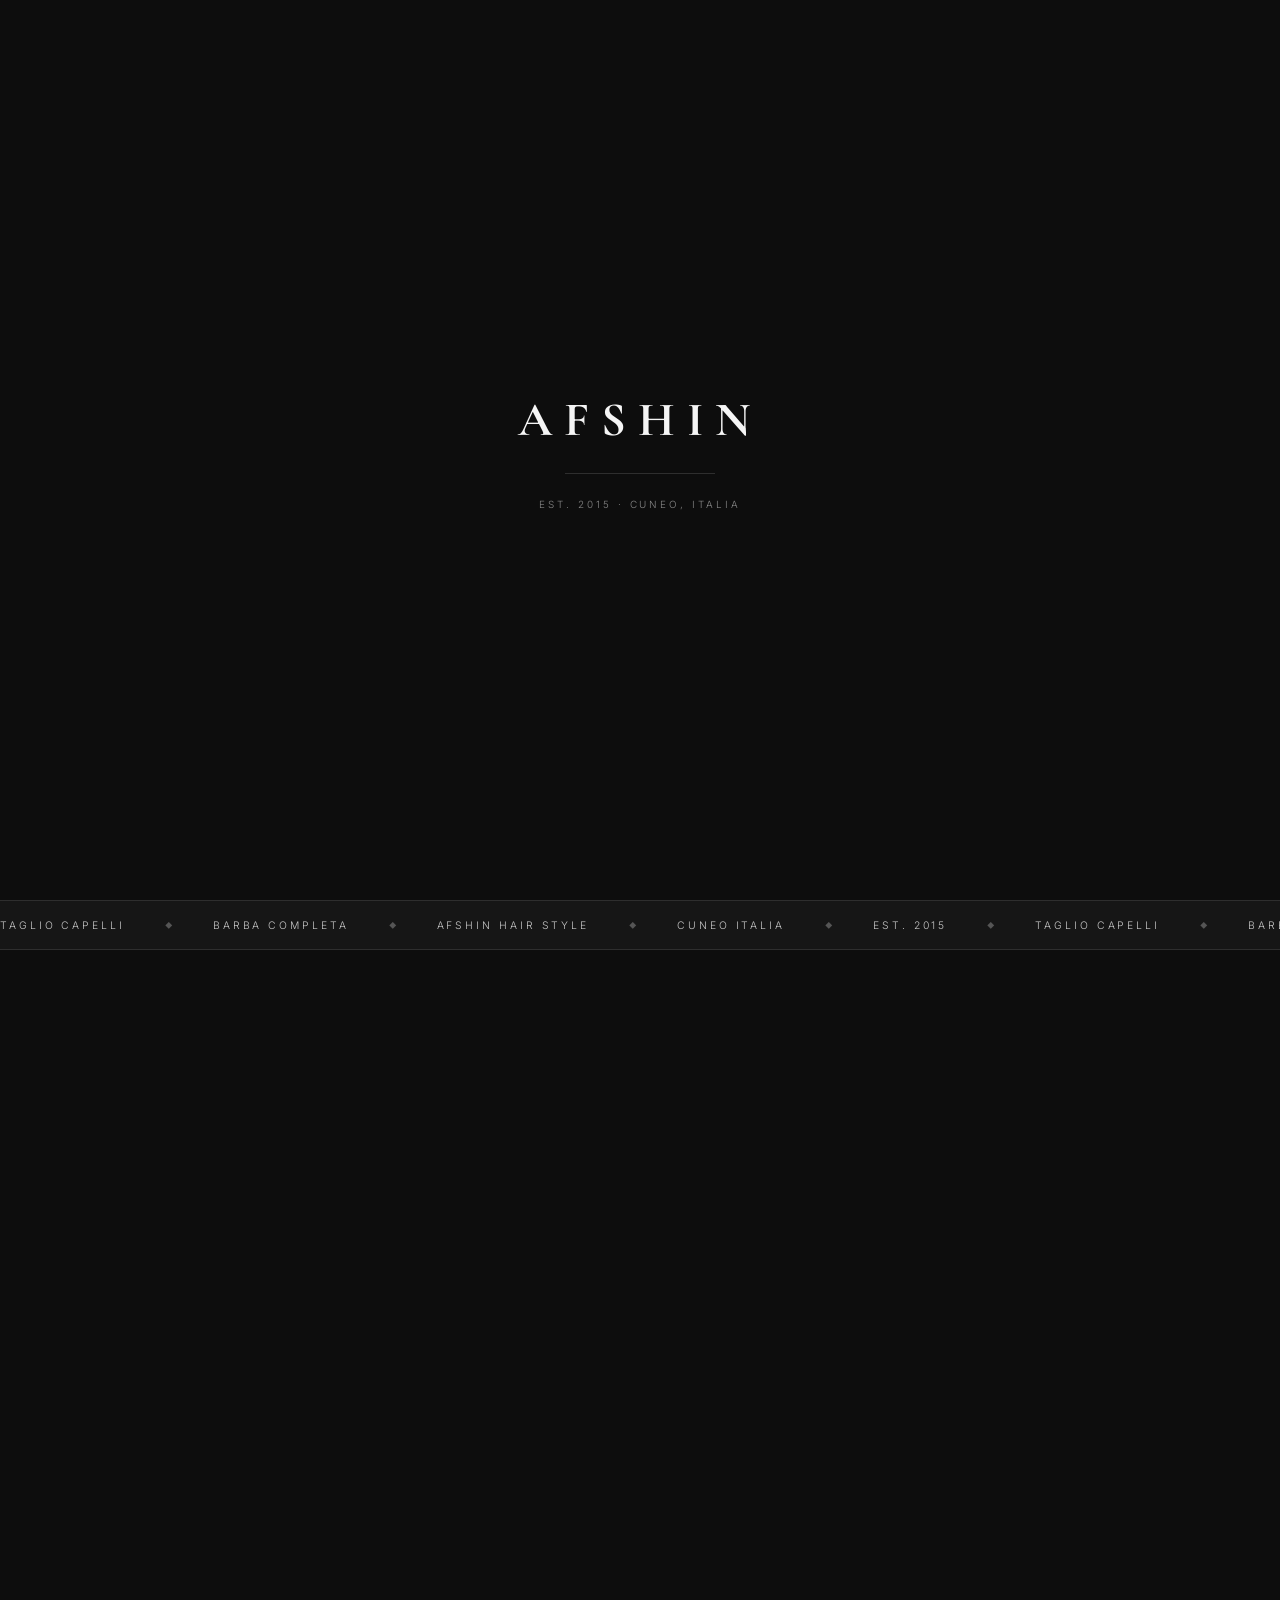
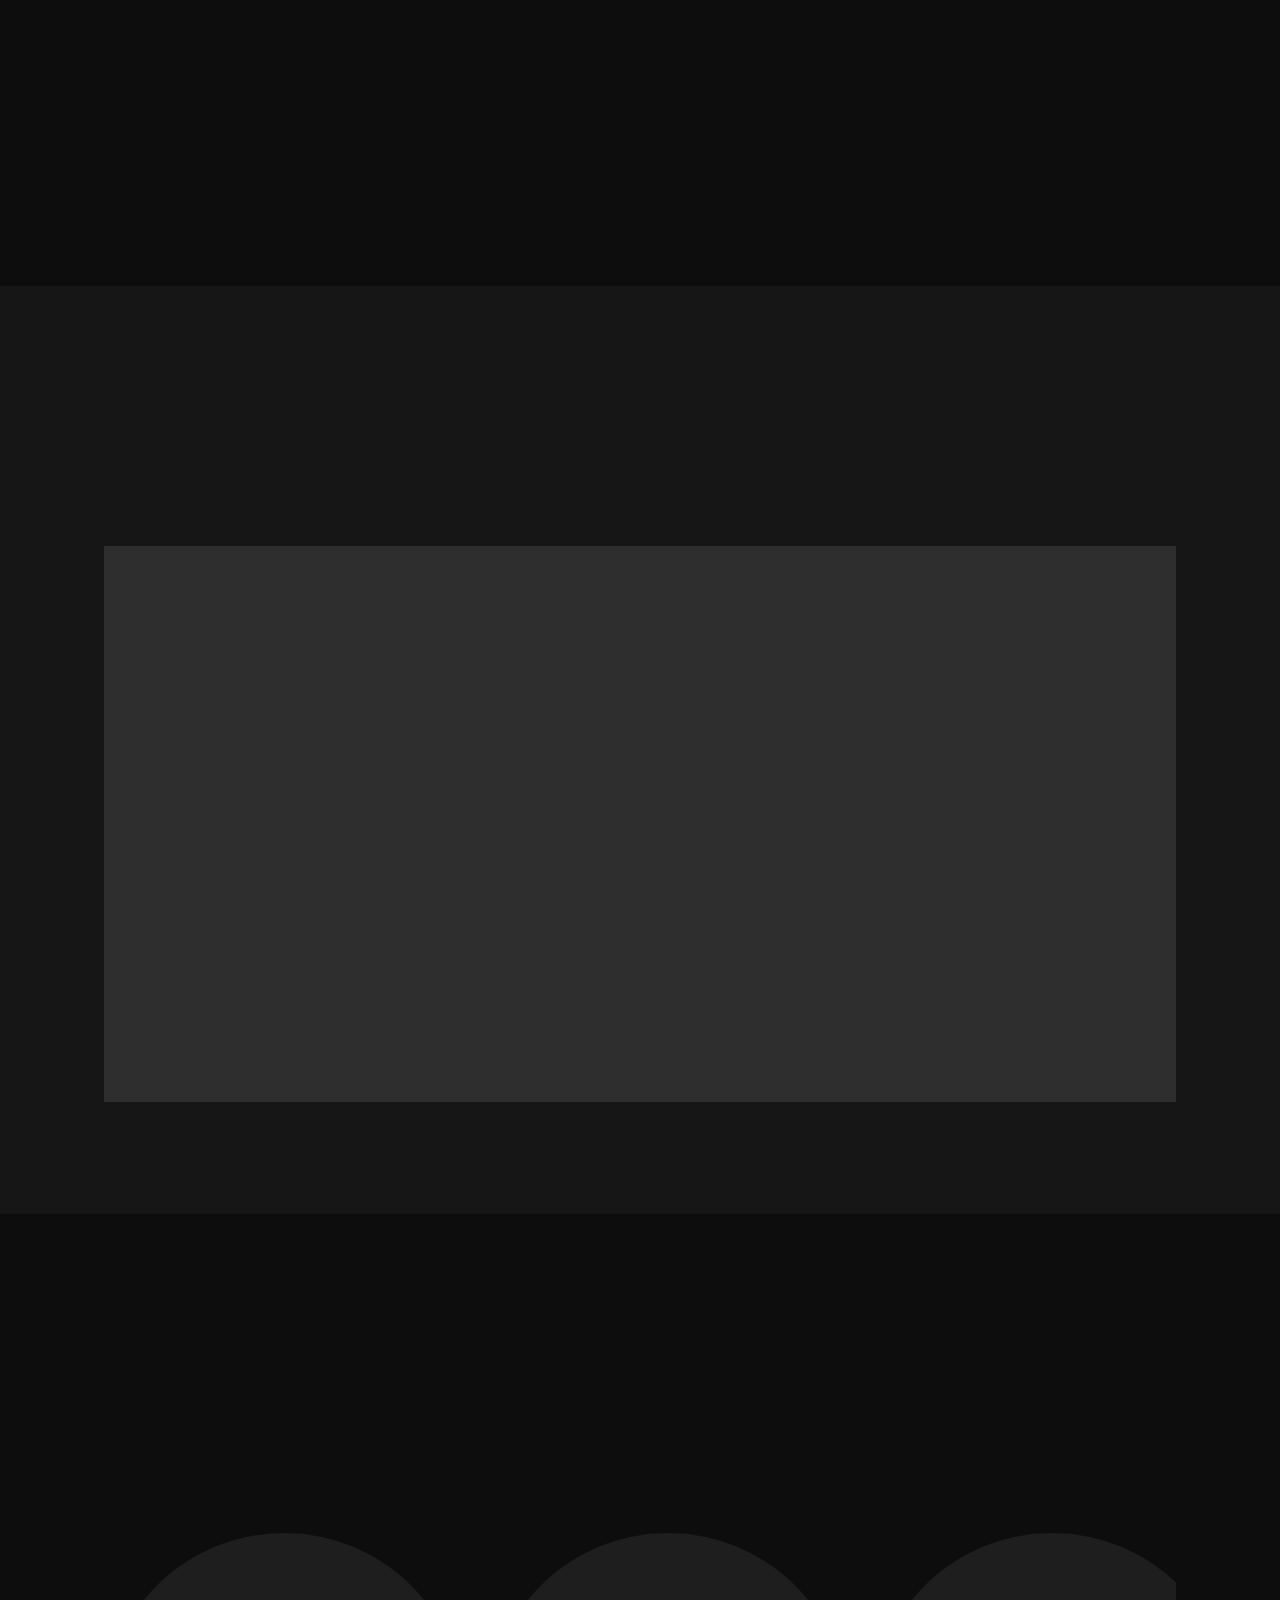
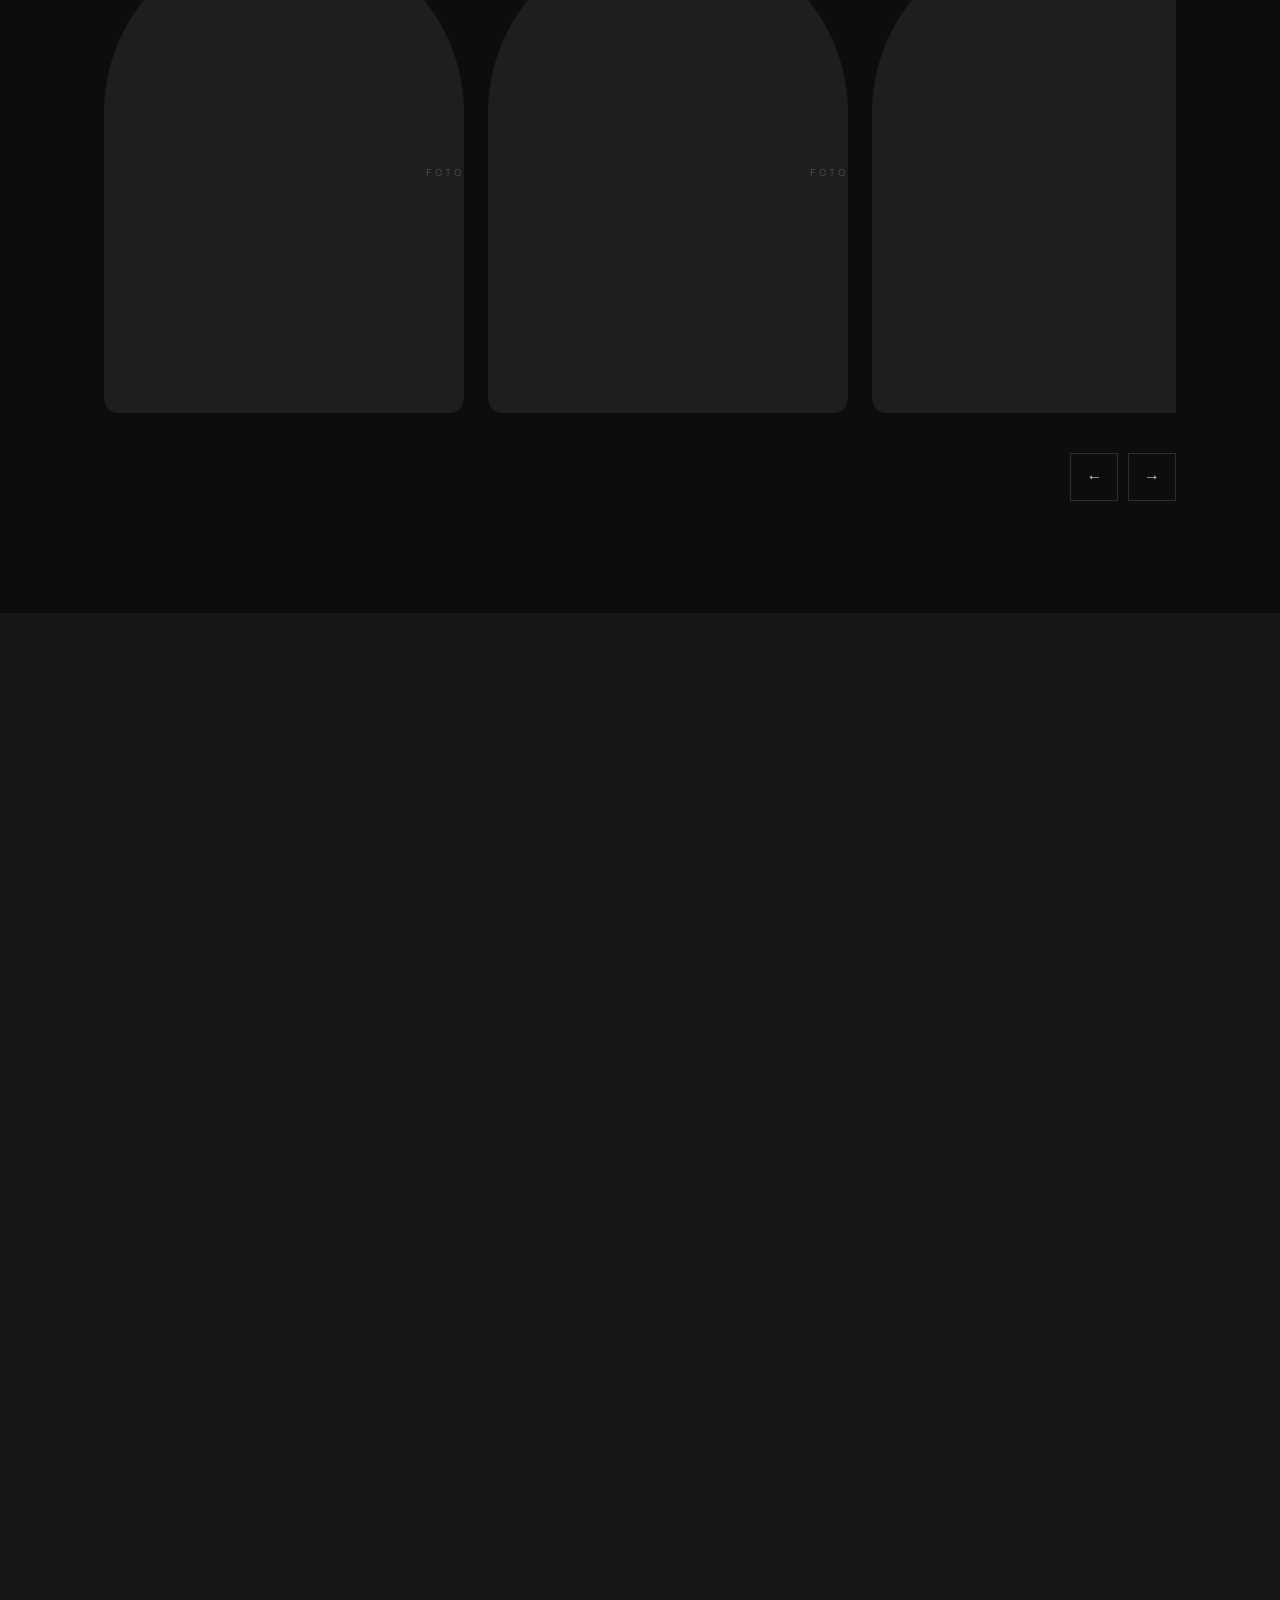
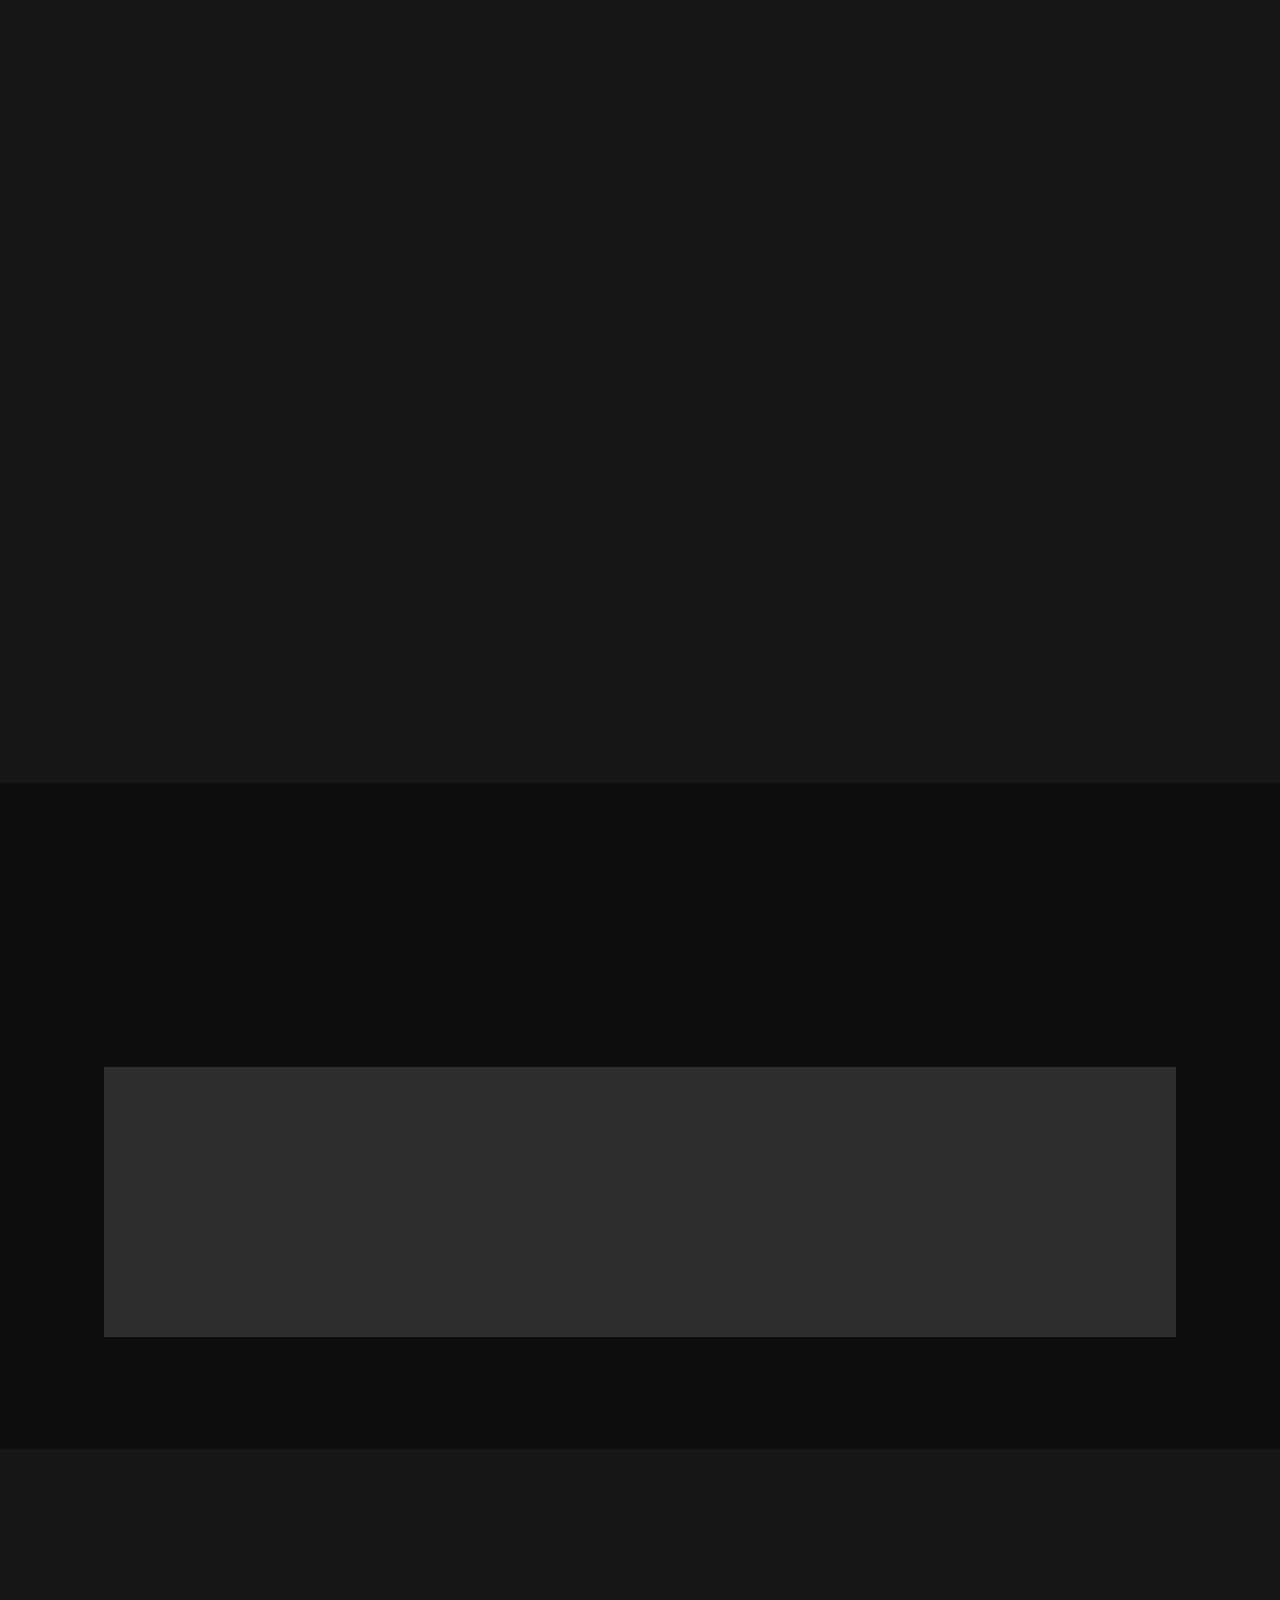
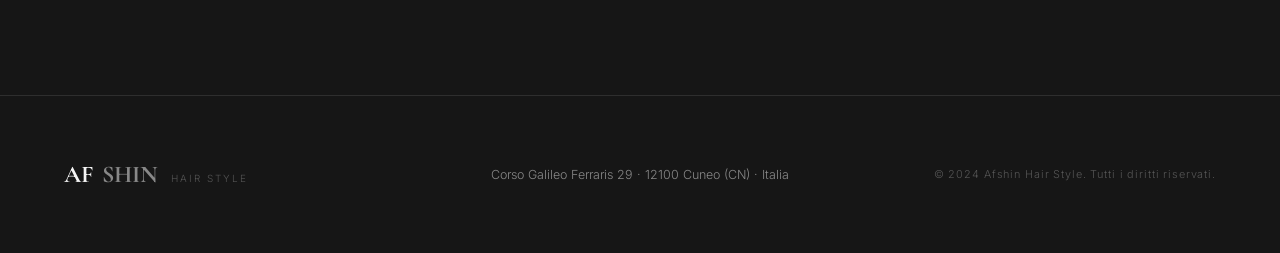
==== commit 050846c1: "Add Works section with horizontal drag scroll + haircut gallery cards" ====
--- a/barbiere/index.html
+++ b/barbiere/index.html
@@ -260,11 +260,78 @@
   </div>
 </section>
 
-<!-- ═══ GALLERIA ═══ -->
+<!-- ═══ LAVORI ═══ -->
 <section id="galleria" class="section">
   <div class="container">
+    <div class="works-head" data-reveal>
+      <div>
+        <p class="s-label">— I Nostri Lavori</p>
+        <h2 class="s-title">Discover<br><em>Our Works</em></h2>
+      </div>
+      <p class="works-sub">
+        Ogni taglio racconta una storia.<br>
+        Sfumature, fade, design — il nostro lavoro parla da solo.
+      </p>
+    </div>
+    <div class="works-track-wrap">
+      <div class="works-track" id="worksTrack">
+        <div class="wk-card">
+          <div class="wk-img">
+            <img src="assets/cut1.jpg" alt="Crop Cut"
+              onerror="this.parentElement.classList.add('wk-empty')" />
+            <div class="wk-tag">Crop Cut</div>
+          </div>
+        </div>
+        <div class="wk-card">
+          <div class="wk-img">
+            <img src="assets/cut2.jpg" alt="Textured Top"
+              onerror="this.parentElement.classList.add('wk-empty')" />
+            <div class="wk-tag">Textured Top</div>
+          </div>
+        </div>
+        <div class="wk-card">
+          <div class="wk-img">
+            <img src="assets/cut3.jpg" alt="Fade Design"
+              onerror="this.parentElement.classList.add('wk-empty')" />
+            <div class="wk-tag">Fade & Design</div>
+          </div>
+        </div>
+        <!-- duplicates for infinite loop -->
+        <div class="wk-card">
+          <div class="wk-img">
+            <img src="assets/cut1.jpg" alt="Crop Cut"
+              onerror="this.parentElement.classList.add('wk-empty')" />
+            <div class="wk-tag">Crop Cut</div>
+          </div>
+        </div>
+        <div class="wk-card">
+          <div class="wk-img">
+            <img src="assets/cut2.jpg" alt="Textured Top"
+              onerror="this.parentElement.classList.add('wk-empty')" />
+            <div class="wk-tag">Textured Top</div>
+          </div>
+        </div>
+        <div class="wk-card">
+          <div class="wk-img">
+            <img src="assets/cut3.jpg" alt="Fade Design"
+              onerror="this.parentElement.classList.add('wk-empty')" />
+            <div class="wk-tag">Fade & Design</div>
+          </div>
+        </div>
+      </div>
+      <div class="works-arrows">
+        <button class="wa-btn" id="wkPrev">←</button>
+        <button class="wa-btn" id="wkNext">→</button>
+      </div>
+    </div>
+  </div>
+</section>
+
+<!-- ═══ GALLERIA SPAZIO ═══ -->
+<section class="section section-alt">
+  <div class="container">
     <p class="s-label" data-reveal>— Il Nostro Spazio</p>
-    <h2 class="s-title" data-reveal>La <em>Galleria</em></h2>
+    <h2 class="s-title" data-reveal>Il <em>Salone</em></h2>
   </div>
   <div class="gallery-mosaic" data-reveal-up>
     <div class="gm-item gm-big">
@@ -278,7 +345,7 @@
       <div class="gm-label">Postazione Premium</div>
     </div>
     <div class="gm-item">
-      <img src="assets/logo.png" alt="Logo"
+      <img src="assets/logo.png" alt="Brand"
         onerror="this.parentElement.classList.add('gm-empty')" />
       <div class="gm-label">Afshin Hair Style</div>
     </div>
--- a/barbiere/css/style.css
+++ b/barbiere/css/style.css
@@ -397,6 +397,60 @@
 .sv-price { font-family: 'Cormorant Garamond', serif; font-size: 1.8rem; font-weight: 700; color: var(--white); }
 .sv-btn { font-size: .68rem; letter-spacing: .15em; text-transform: uppercase; color: var(--muted); text-decoration: none; transition: color .2s; }
 .sv-btn:hover { color: var(--white); }
+
+/* ══ WORKS ══ */
+.works-head {
+  display: flex; justify-content: space-between; align-items: flex-end;
+  margin-bottom: 3rem; flex-wrap: wrap; gap: 1.5rem;
+}
+.works-sub { font-size: .85rem; color: var(--muted); line-height: 1.8; text-align: right; max-width: 220px; }
+
+.works-track-wrap { position: relative; overflow: hidden; }
+.works-track {
+  display: flex; gap: 1.5rem;
+  padding-bottom: 1rem;
+  transition: transform .6s var(--ease);
+  cursor: grab;
+  user-select: none;
+}
+.works-track:active { cursor: grabbing; }
+
+.wk-card { flex: 0 0 360px; }
+.wk-img {
+  position: relative; overflow: hidden;
+  border-radius: 200px 200px 16px 16px;
+  aspect-ratio: 3/4; background: var(--card);
+}
+.wk-img img {
+  width: 100%; height: 100%; object-fit: cover;
+  object-position: top;
+  filter: grayscale(15%) brightness(.9);
+  transform: scale(1.04);
+  transition: transform .7s var(--ease), filter .5s;
+}
+.wk-card:hover .wk-img img { transform: scale(1); filter: grayscale(0%) brightness(1); }
+.wk-img.wk-empty { display: flex; align-items: center; justify-content: center; }
+.wk-img.wk-empty::after { content: 'FOTO'; font-size: .6rem; letter-spacing: .3em; color: var(--dim); }
+.wk-tag {
+  position: absolute; bottom: 1.2rem; left: 50%; transform: translateX(-50%);
+  background: rgba(13,13,13,.85); backdrop-filter: blur(8px);
+  color: var(--silver); font-size: .62rem; letter-spacing: .2em; text-transform: uppercase;
+  padding: .45rem 1.1rem; white-space: nowrap;
+  opacity: 0; transition: opacity .35s, transform .35s;
+  transform: translateX(-50%) translateY(6px);
+}
+.wk-card:hover .wk-tag { opacity: 1; transform: translateX(-50%) translateY(0); }
+
+.works-arrows {
+  display: flex; gap: .6rem; justify-content: flex-end; margin-top: 1.5rem;
+}
+.wa-btn {
+  width: 48px; height: 48px;
+  border: 1px solid var(--border); background: none; color: var(--silver);
+  font-size: 1rem; cursor: pointer; display: flex; align-items: center; justify-content: center;
+  transition: background .25s, color .25s, border-color .25s, transform .2s;
+}
+.wa-btn:hover { background: var(--white); color: var(--bg); border-color: var(--white); transform: scale(1.05); }
 
 /* ══ GALLERY ══ */
 .gallery-mosaic {
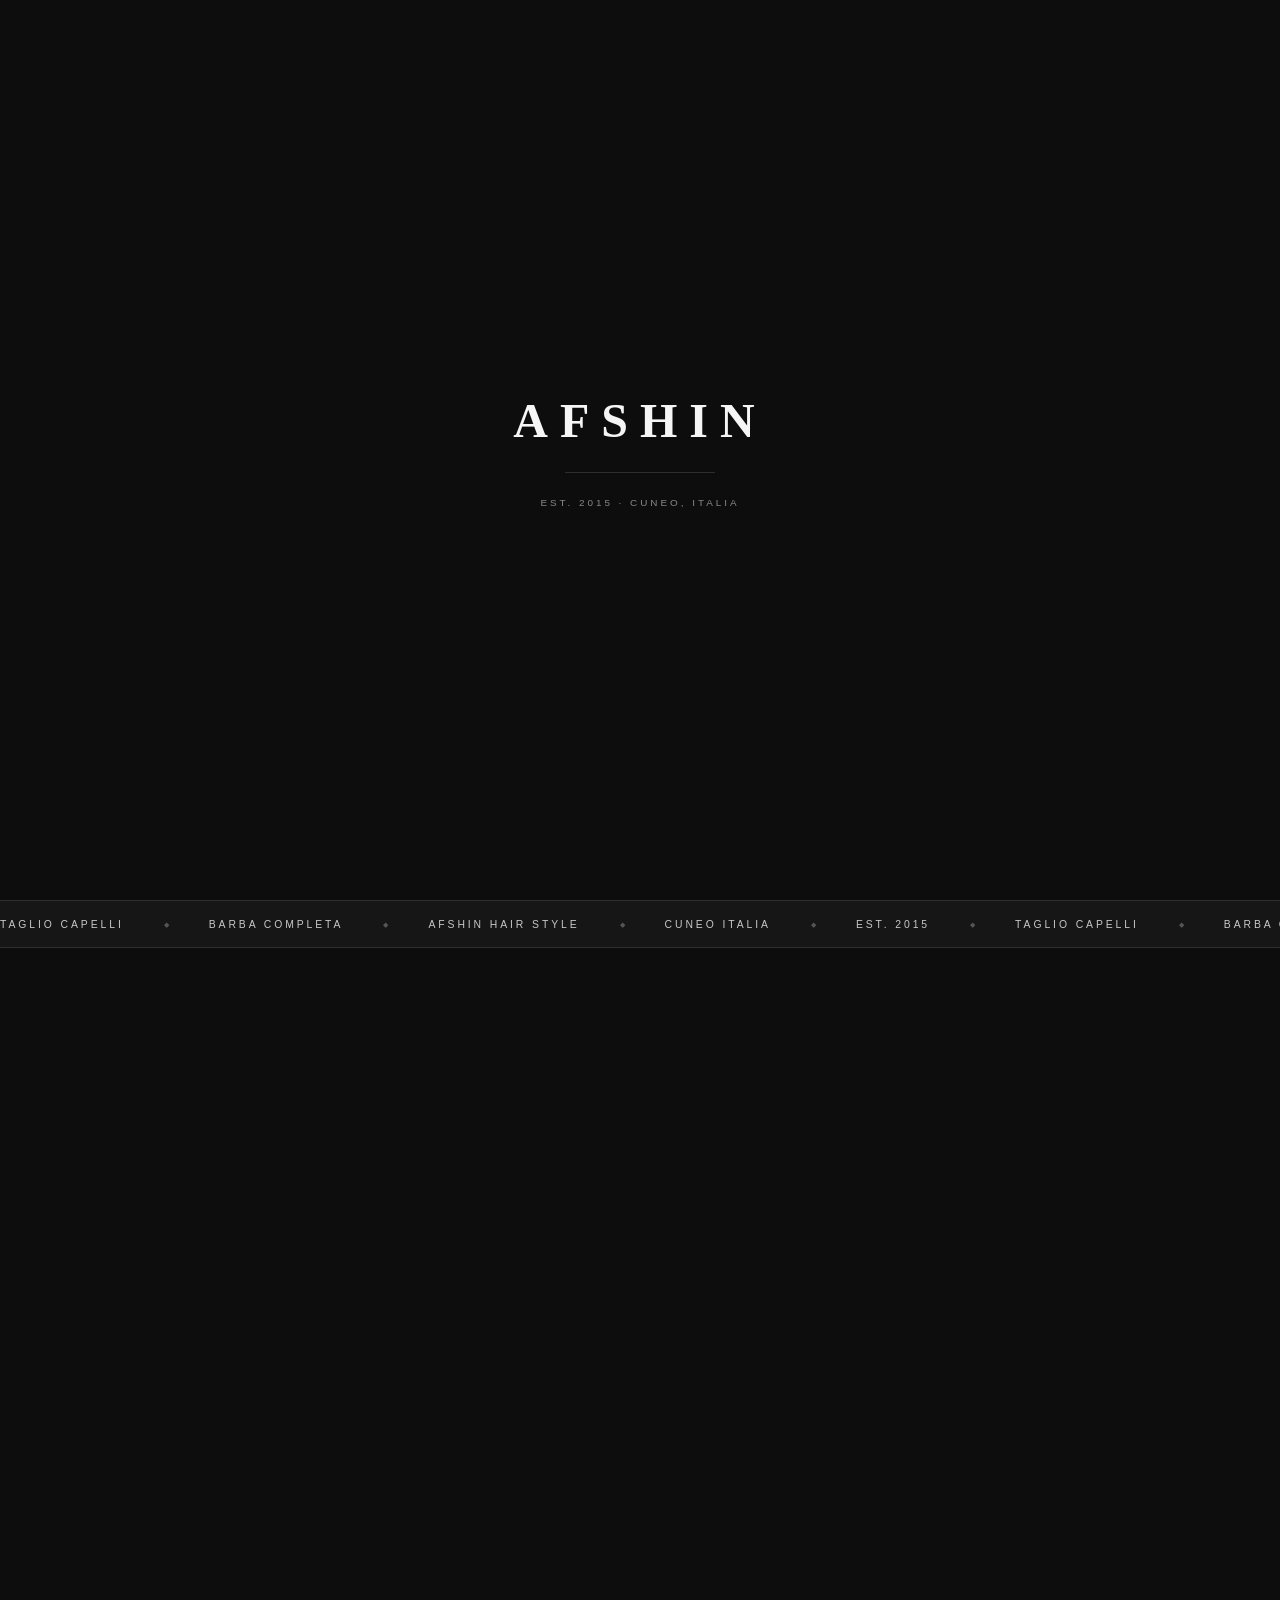
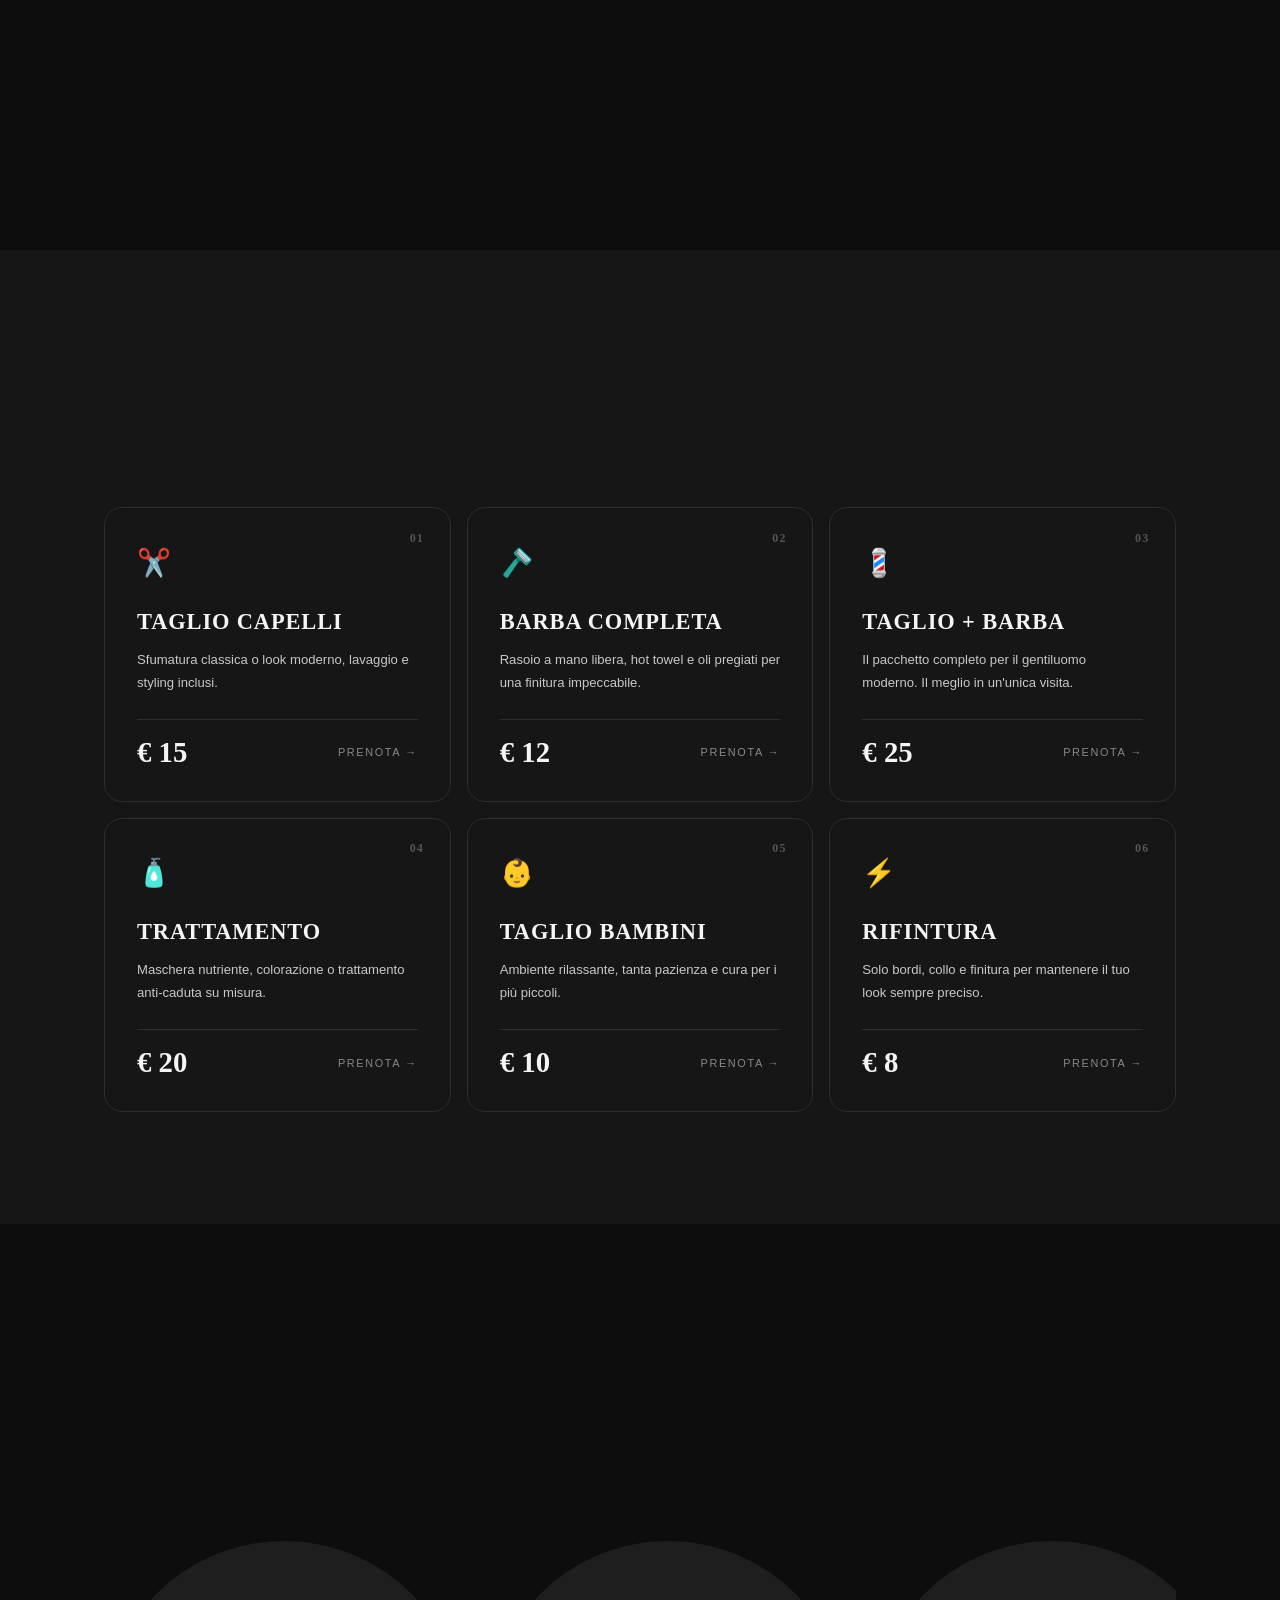
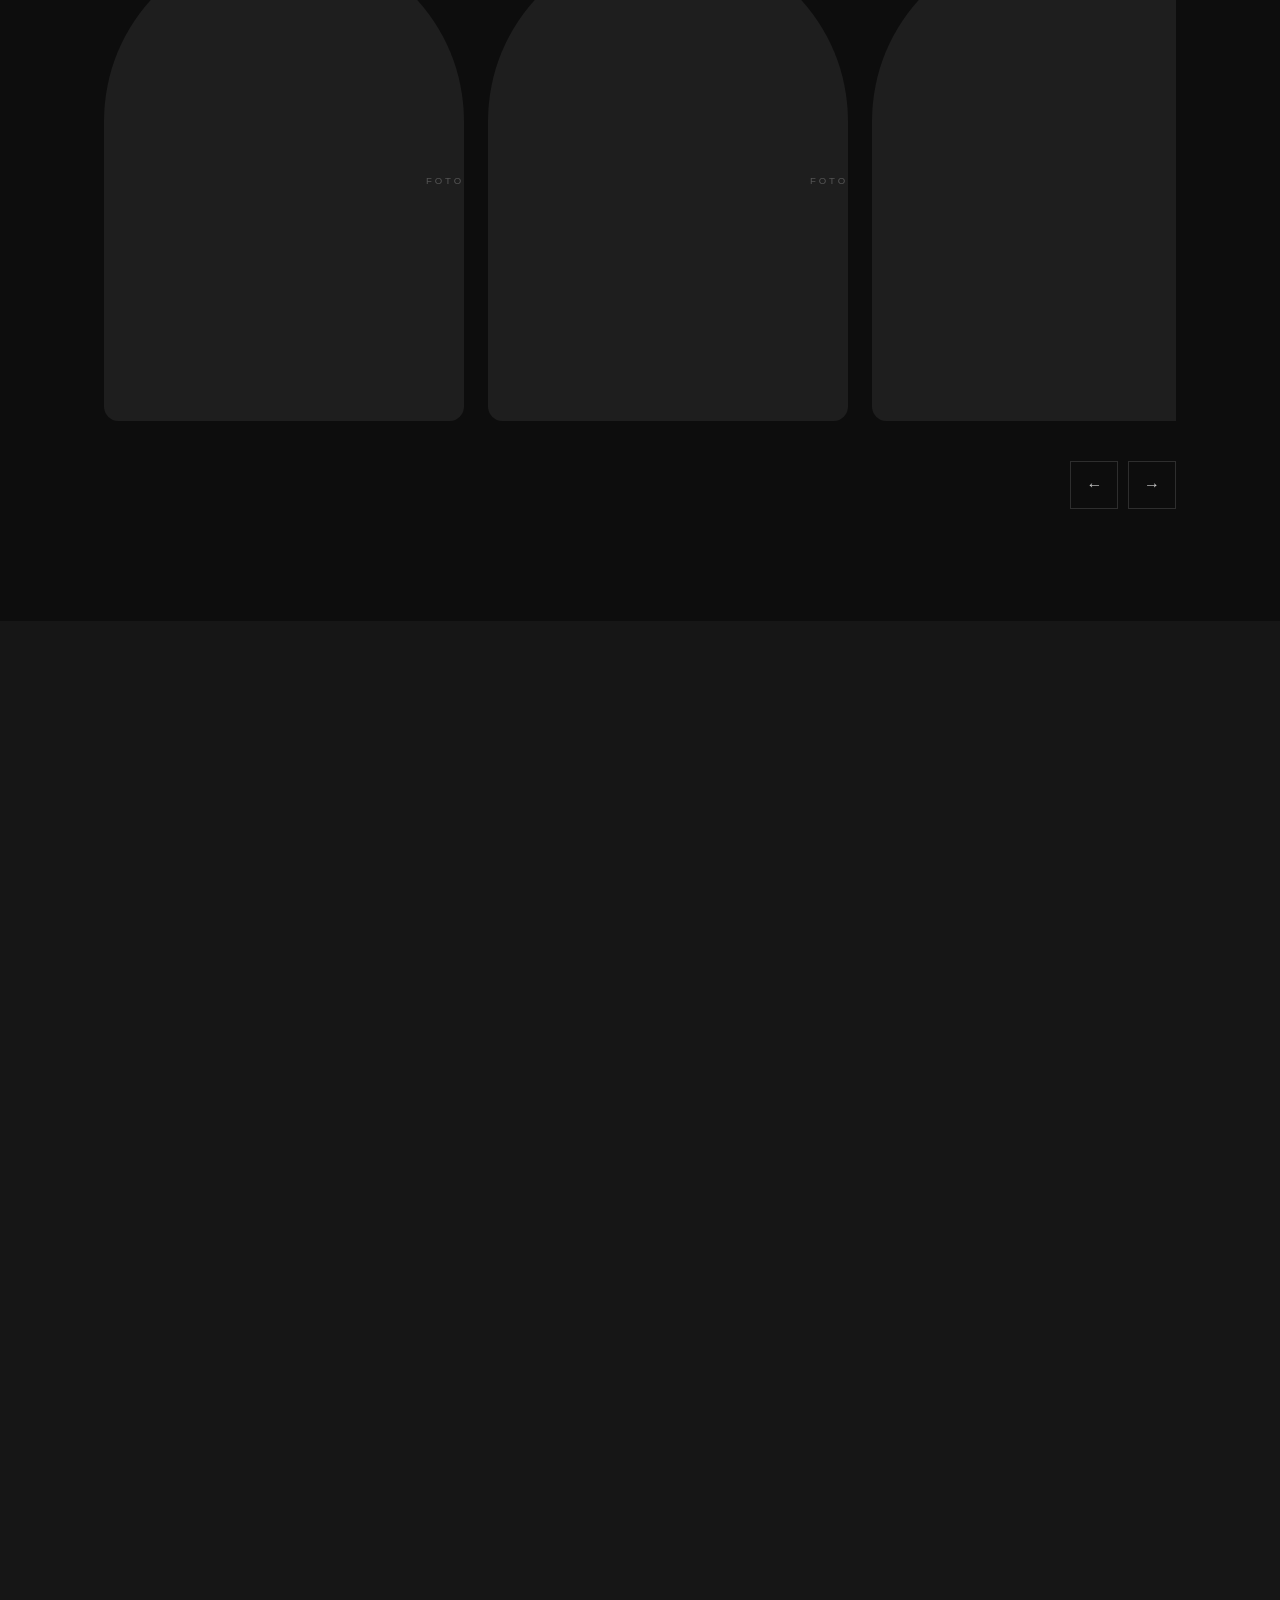
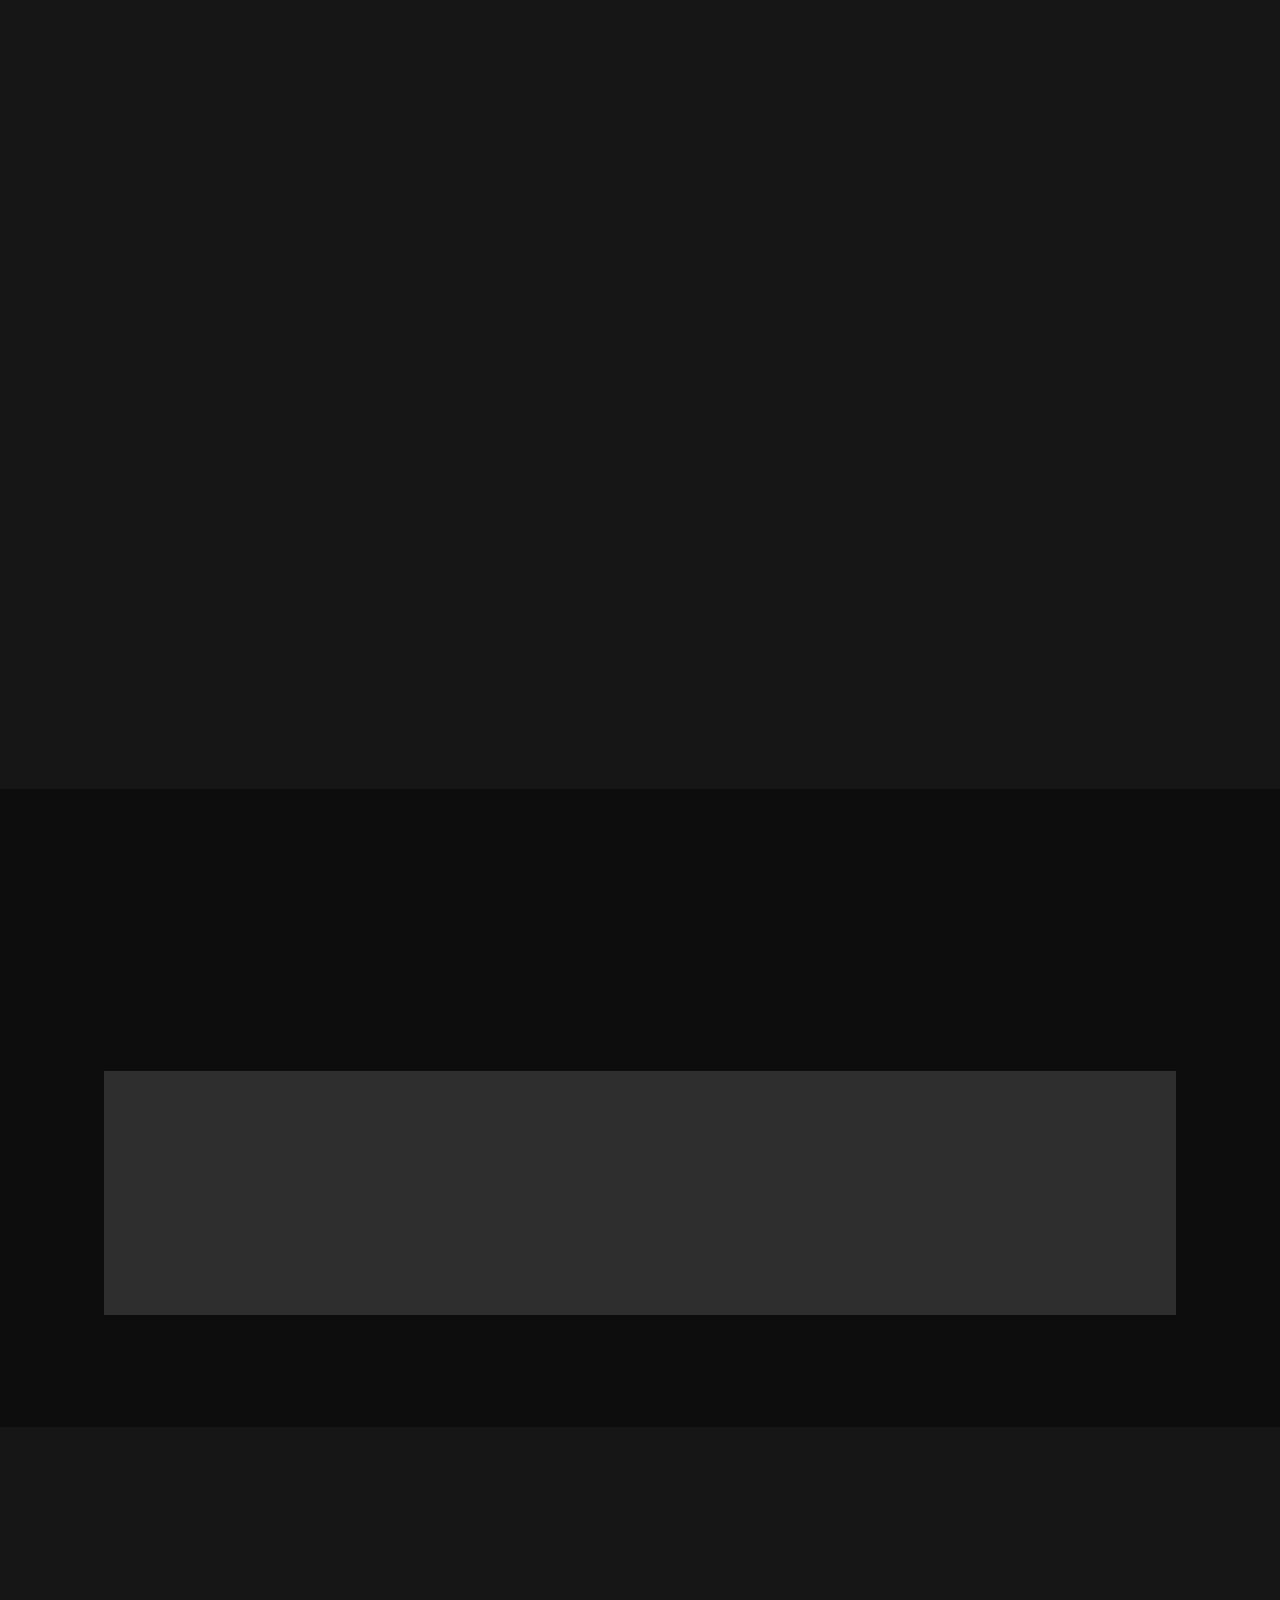
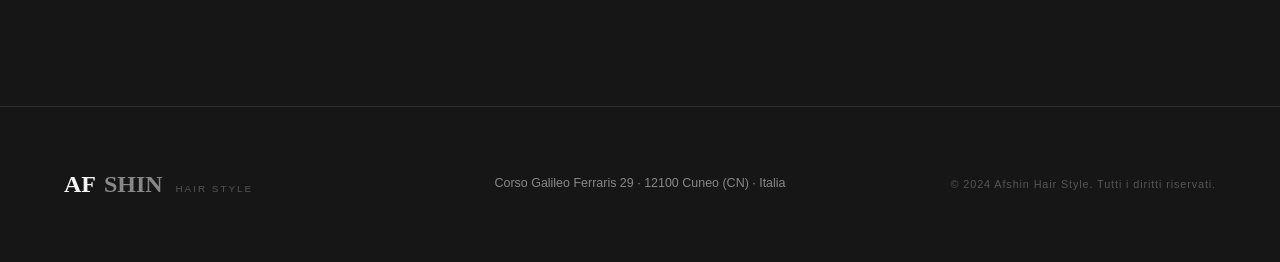
==== commit dc614296: "Services: always-visible cards, border-radius, index numbers, shimmer hover" ====
--- a/barbiere/index.html
+++ b/barbiere/index.html
@@ -6,7 +6,7 @@
   <title>Afshin Hair Style – Barber Shop Cuneo</title>
   <link rel="preconnect" href="https://fonts.googleapis.com" />
   <link rel="preconnect" href="https://fonts.gstatic.com" crossorigin />
-  <link href="https://fonts.googleapis.com/css2?family=Cormorant+Garamond:ital,wght@0,400;0,600;0,700;1,400;1,600&family=Inter:wght@200;300;400;500;600&display=swap" rel="stylesheet" />
+  <link href="https://fonts.googleapis.com/css2?family=Syne:wght@400;500;600;700;800&family=Manrope:wght@200;300;400;500;600&display=swap" rel="stylesheet" />
   <link rel="stylesheet" href="css/style.css" />
 </head>
 <body>
@@ -196,7 +196,7 @@
     </div>
 
     <div class="services-grid">
-      <div class="sv-card" data-reveal-up>
+      <div class="sv-card" data-num="01">
         <div class="sv-icon">✂️</div>
         <div class="sv-line"></div>
         <h3 class="sv-name">Taglio Capelli</h3>
@@ -206,7 +206,7 @@
           <a href="#prenota" class="sv-btn">Prenota →</a>
         </div>
       </div>
-      <div class="sv-card" data-reveal-up style="--d:.1s">
+      <div class="sv-card" data-num="02">
         <div class="sv-icon">🪒</div>
         <div class="sv-line"></div>
         <h3 class="sv-name">Barba Completa</h3>
@@ -216,7 +216,7 @@
           <a href="#prenota" class="sv-btn">Prenota →</a>
         </div>
       </div>
-      <div class="sv-card" data-reveal-up style="--d:.2s">
+      <div class="sv-card" data-num="03">
         <div class="sv-icon">💈</div>
         <div class="sv-line"></div>
         <h3 class="sv-name">Taglio + Barba</h3>
@@ -226,7 +226,7 @@
           <a href="#prenota" class="sv-btn">Prenota →</a>
         </div>
       </div>
-      <div class="sv-card" data-reveal-up style="--d:.3s">
+      <div class="sv-card" data-num="04">
         <div class="sv-icon">🧴</div>
         <div class="sv-line"></div>
         <h3 class="sv-name">Trattamento</h3>
@@ -236,7 +236,7 @@
           <a href="#prenota" class="sv-btn">Prenota →</a>
         </div>
       </div>
-      <div class="sv-card" data-reveal-up style="--d:.4s">
+      <div class="sv-card" data-num="05">
         <div class="sv-icon">👶</div>
         <div class="sv-line"></div>
         <h3 class="sv-name">Taglio Bambini</h3>
@@ -246,7 +246,7 @@
           <a href="#prenota" class="sv-btn">Prenota →</a>
         </div>
       </div>
-      <div class="sv-card" data-reveal-up style="--d:.5s">
+      <div class="sv-card" data-num="06">
         <div class="sv-icon">⚡</div>
         <div class="sv-line"></div>
         <h3 class="sv-name">Rifintura</h3>
@@ -296,7 +296,14 @@
             <div class="wk-tag">Fade & Design</div>
           </div>
         </div>
-        <!-- duplicates for infinite loop -->
+        <div class="wk-card">
+          <div class="wk-img">
+            <img src="assets/cut4.jpg" alt="Kids Fade"
+              onerror="this.parentElement.classList.add('wk-empty')" />
+            <div class="wk-tag">Kids Fade</div>
+          </div>
+        </div>
+        <!-- duplicates for loop -->
         <div class="wk-card">
           <div class="wk-img">
             <img src="assets/cut1.jpg" alt="Crop Cut"
@@ -318,7 +325,15 @@
             <div class="wk-tag">Fade & Design</div>
           </div>
         </div>
-      </div>
+        <div class="wk-card">
+          <div class="wk-img">
+            <img src="assets/cut4.jpg" alt="Kids Fade"
+              onerror="this.parentElement.classList.add('wk-empty')" />
+            <div class="wk-tag">Kids Fade</div>
+          </div>
+        </div>
+      </div>
+      <div class="works-scroll-bar"><div class="wsb-fill" id="wsbFill"></div></div>
       <div class="works-arrows">
         <button class="wa-btn" id="wkPrev">←</button>
         <button class="wa-btn" id="wkNext">→</button>
--- a/barbiere/css/style.css
+++ b/barbiere/css/style.css
@@ -368,35 +368,67 @@
 
 /* ══ SERVICES ══ */
 .services-grid {
-  display: grid; grid-template-columns: repeat(3, 1fr); gap: 1px;
-  background: var(--border);
+  display: grid; grid-template-columns: repeat(3, 1fr); gap: 16px;
 }
 .sv-card {
-  background: var(--surface); padding: 2.5rem 2rem;
-  display: flex; flex-direction: column; gap: .8rem;
+  background: var(--surface);
+  border-radius: 18px;
+  padding: 2.4rem 2rem 2rem;
+  display: flex; flex-direction: column; gap: .9rem;
   position: relative; overflow: hidden;
-  transition: background .35s;
-  transform: translateY(30px); opacity: 0;
-  transition: background .35s, transform .7s var(--ease), opacity .7s var(--ease);
-  transition-delay: var(--d, 0s);
-}
-.sv-card.in { transform: translateY(0); opacity: 1; }
+  border: 1px solid var(--border);
+  transition: border-color .35s var(--ease), transform .35s var(--ease), box-shadow .35s var(--ease);
+}
+.sv-card:hover {
+  border-color: rgba(245,245,245,.18);
+  transform: translateY(-4px);
+  box-shadow: 0 20px 50px rgba(0,0,0,.45);
+}
+/* shimmer on hover */
+.sv-card::before {
+  content: '';
+  position: absolute; inset: 0; border-radius: 18px;
+  background: radial-gradient(circle at var(--mx,50%) var(--my,50%), rgba(255,255,255,.06) 0%, transparent 65%);
+  opacity: 0; transition: opacity .4s;
+  pointer-events: none; z-index: 0;
+}
+.sv-card:hover::before { opacity: 1; }
+/* index number */
 .sv-card::after {
-  content: ''; position: absolute; inset: 0;
-  background: var(--card);
-  transform: scaleY(0); transform-origin: bottom;
-  transition: transform .45s var(--ease); z-index: 0;
-}
-.sv-card:hover::after { transform: scaleY(1); }
+  content: attr(data-num);
+  position: absolute; top: 1.4rem; right: 1.6rem;
+  font-family: 'Cormorant Garamond', serif;
+  font-size: .75rem; font-weight: 700; letter-spacing: .1em;
+  color: var(--dim);
+  z-index: 0;
+}
 .sv-card > * { position: relative; z-index: 1; }
-.sv-icon { font-size: 1.6rem; }
-.sv-line { width: 32px; height: 1px; background: var(--border); }
-.sv-name { font-family: 'Cormorant Garamond', serif; font-size: 1.4rem; font-weight: 700; text-transform: uppercase; }
-.sv-desc { font-size: .82rem; color: var(--silver); line-height: 1.7; flex-grow: 1; }
-.sv-footer { display: flex; justify-content: space-between; align-items: center; margin-top: .5rem; }
+.sv-icon { font-size: 1.7rem; }
+.sv-line {
+  width: 0; height: 1px; background: var(--border);
+  transition: width .6s var(--ease);
+}
+.sv-card:hover .sv-line { width: 32px; }
+.sv-name {
+  font-family: 'Cormorant Garamond', serif;
+  font-size: 1.4rem; font-weight: 700; text-transform: uppercase;
+  letter-spacing: .04em;
+}
+.sv-desc { font-size: .82rem; color: var(--silver); line-height: 1.75; flex-grow: 1; }
+.sv-footer {
+  display: flex; justify-content: space-between; align-items: center;
+  margin-top: .6rem;
+  padding-top: 1rem;
+  border-top: 1px solid var(--border);
+}
 .sv-price { font-family: 'Cormorant Garamond', serif; font-size: 1.8rem; font-weight: 700; color: var(--white); }
-.sv-btn { font-size: .68rem; letter-spacing: .15em; text-transform: uppercase; color: var(--muted); text-decoration: none; transition: color .2s; }
-.sv-btn:hover { color: var(--white); }
+.sv-btn {
+  font-size: .68rem; letter-spacing: .15em; text-transform: uppercase;
+  color: var(--muted); text-decoration: none;
+  display: flex; align-items: center; gap: .4rem;
+  transition: color .2s, gap .25s var(--ease);
+}
+.sv-btn:hover { color: var(--white); gap: .7rem; }
 
 /* ══ WORKS ══ */
 .works-head {
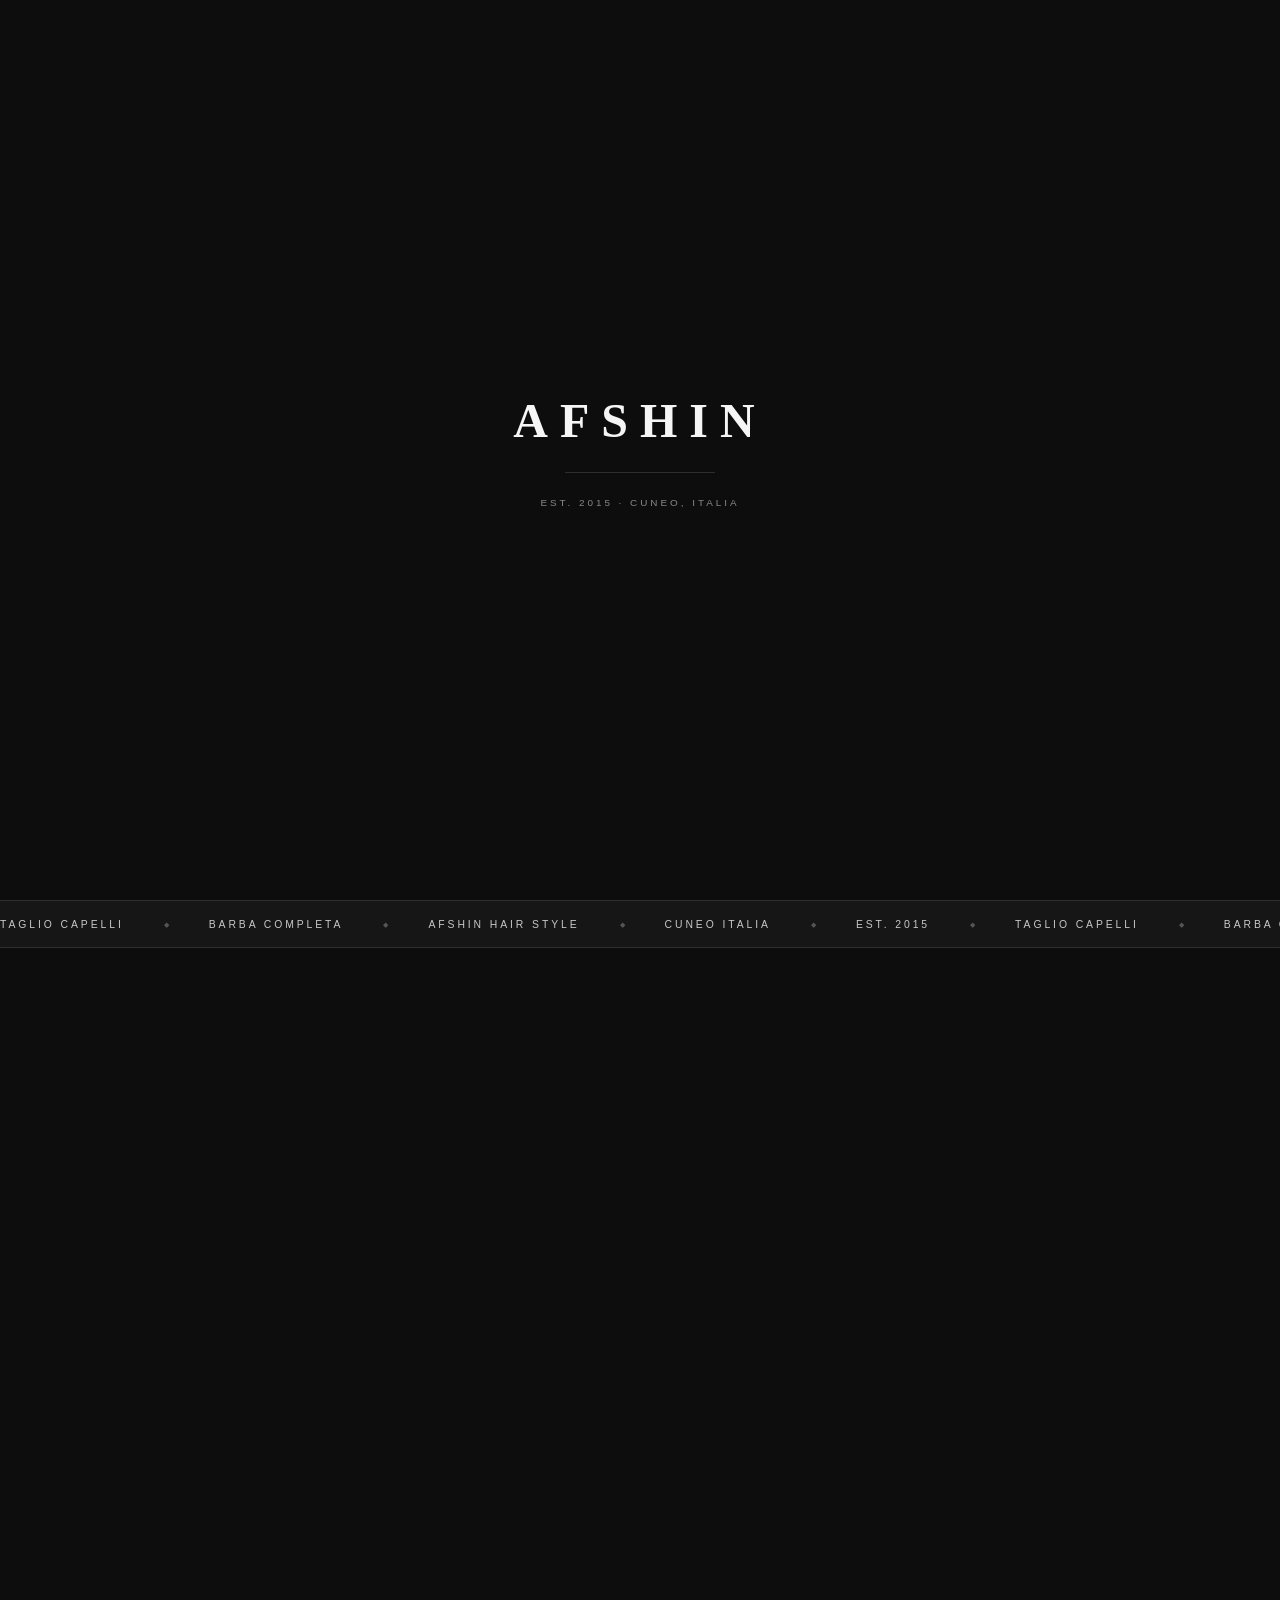
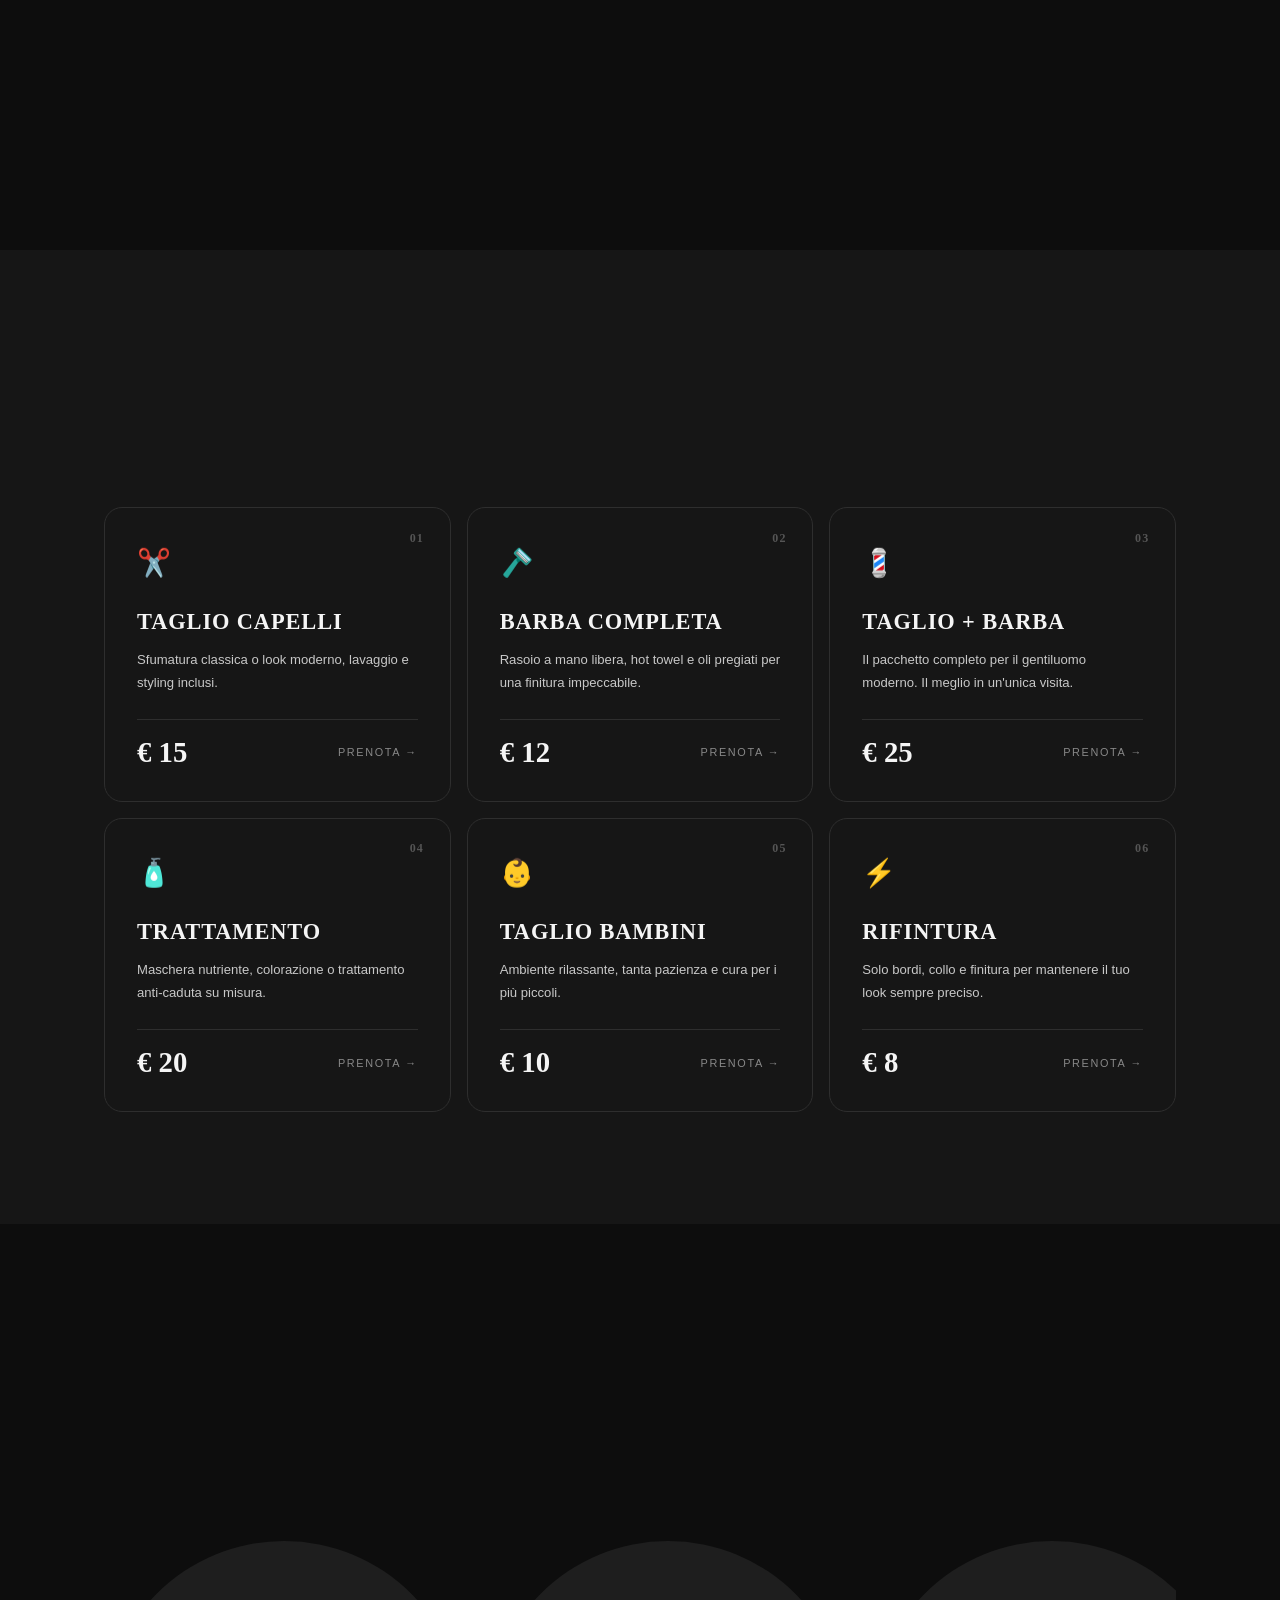
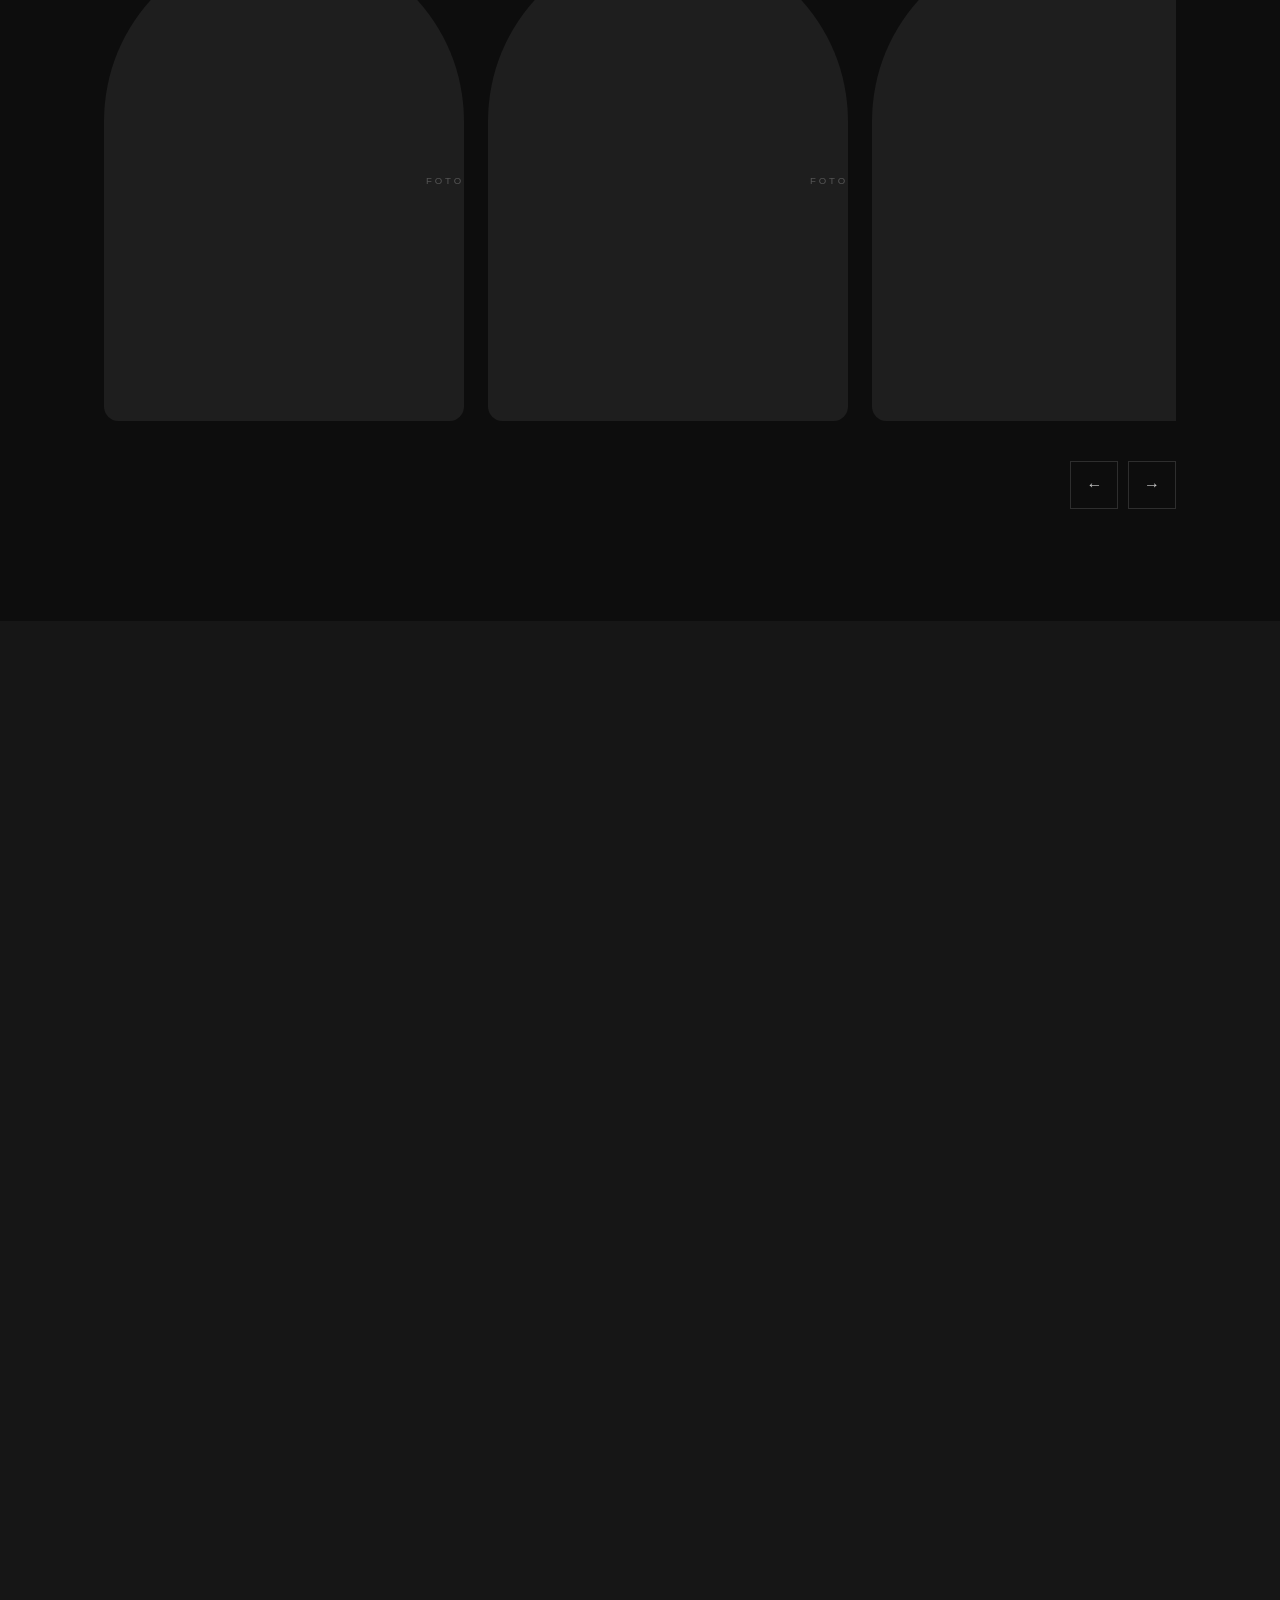
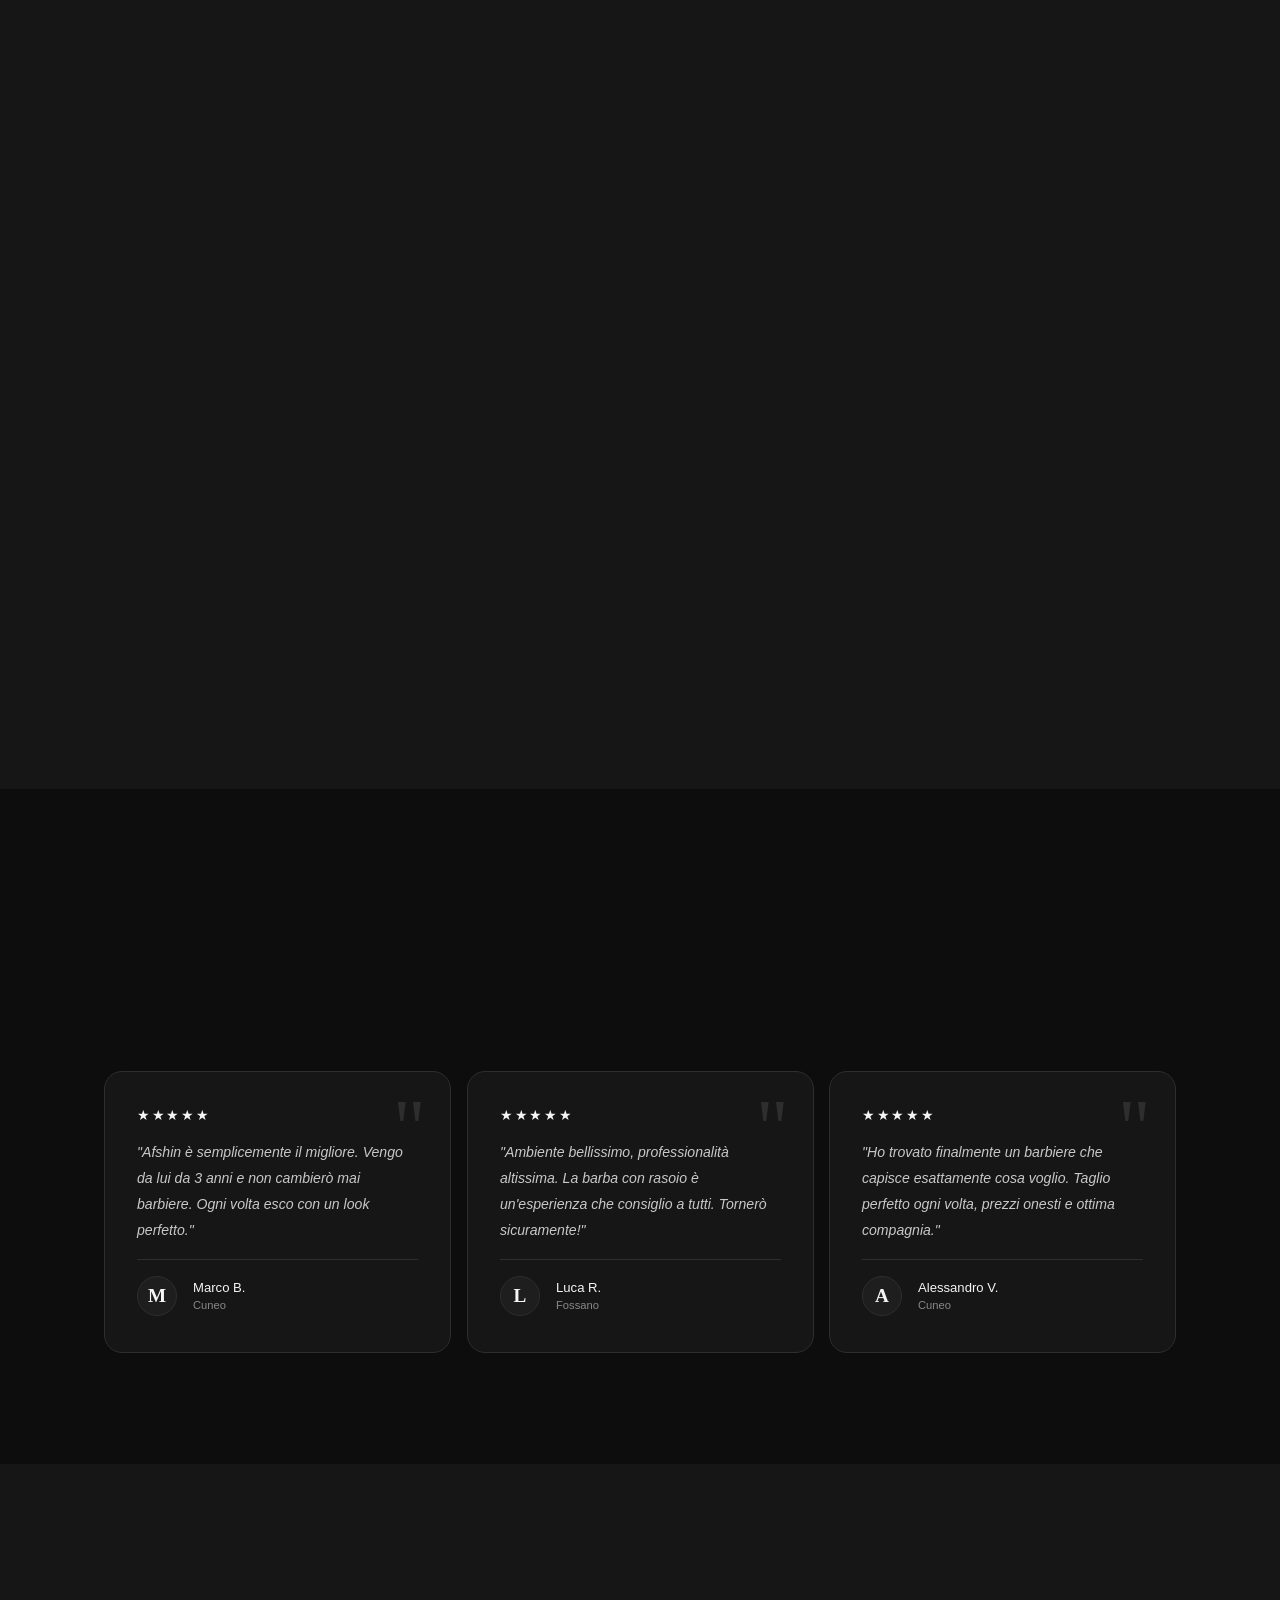
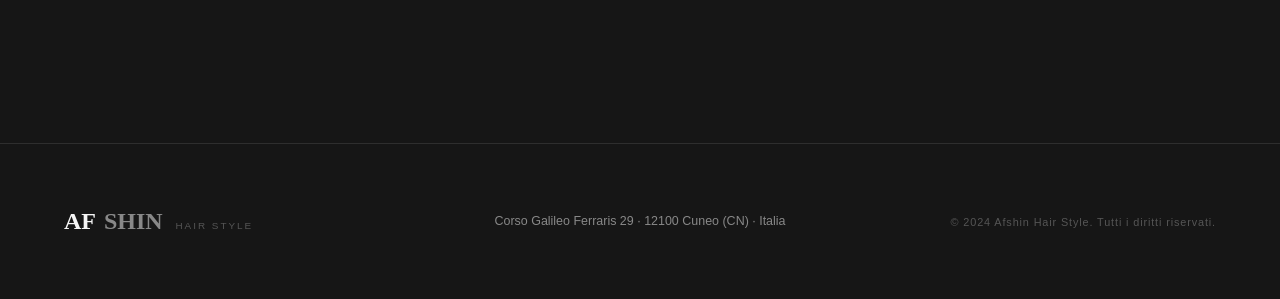
==== commit ae6272b2: "Reviews: always-visible, border-radius, spin-in animation, quote mark" ====
--- a/barbiere/index.html
+++ b/barbiere/index.html
@@ -419,7 +419,7 @@
       <h2 class="s-title">Le <em>Recensioni</em></h2>
     </div>
     <div class="reviews-grid">
-      <div class="rv-card" data-reveal-up>
+      <div class="rv-card">
         <div class="rv-stars">★★★★★</div>
         <p class="rv-text">"Afshin è semplicemente il migliore. Vengo da lui da 3 anni e non cambierò mai barbiere. Ogni volta esco con un look perfetto."</p>
         <div class="rv-author">
@@ -427,7 +427,7 @@
           <div><strong>Marco B.</strong><span>Cuneo</span></div>
         </div>
       </div>
-      <div class="rv-card" data-reveal-up style="--d:.12s">
+      <div class="rv-card" style="--d:.12s">
         <div class="rv-stars">★★★★★</div>
         <p class="rv-text">"Ambiente bellissimo, professionalità altissima. La barba con rasoio è un'esperienza che consiglio a tutti. Tornerò sicuramente!"</p>
         <div class="rv-author">
@@ -435,7 +435,7 @@
           <div><strong>Luca R.</strong><span>Fossano</span></div>
         </div>
       </div>
-      <div class="rv-card" data-reveal-up style="--d:.24s">
+      <div class="rv-card" style="--d:.24s">
         <div class="rv-stars">★★★★★</div>
         <p class="rv-text">"Ho trovato finalmente un barbiere che capisce esattamente cosa voglio. Taglio perfetto ogni volta, prezzi onesti e ottima compagnia."</p>
         <div class="rv-author">
--- a/barbiere/css/style.css
+++ b/barbiere/css/style.css
@@ -539,19 +539,47 @@
 .team-tags span:hover { border-color: var(--silver); color: var(--silver); }
 
 /* ══ REVIEWS ══ */
-.reviews-grid { display: grid; grid-template-columns: repeat(3, 1fr); gap: 1px; background: var(--border); }
+.reviews-grid {
+  display: grid; grid-template-columns: repeat(3, 1fr); gap: 16px;
+}
 .rv-card {
-  background: var(--bg); padding: 2.5rem 2rem;
+  background: var(--surface);
+  border-radius: 18px;
+  border: 1px solid var(--border);
+  padding: 2.2rem 2rem;
   display: flex; flex-direction: column; gap: 1rem;
-  transform: translateY(30px); opacity: 0;
-  transition: transform .7s var(--ease), opacity .7s var(--ease), background .3s;
-  transition-delay: var(--d, 0s);
-}
-.rv-card.in { transform: translateY(0); opacity: 1; }
-.rv-card:hover { background: var(--card); }
-.rv-stars { font-size: .9rem; color: var(--white); letter-spacing: .1em; }
-.rv-text { font-size: .88rem; color: var(--silver); line-height: 1.8; font-style: italic; flex-grow: 1; }
-.rv-author { display: flex; align-items: center; gap: 1rem; }
+  position: relative; overflow: hidden;
+  transition: border-color .35s var(--ease), transform .35s var(--ease), box-shadow .35s var(--ease);
+  animation: rv-spin-in .7s var(--ease) both;
+  animation-delay: var(--d, 0s);
+}
+@keyframes rv-spin-in {
+  from { opacity: 0; transform: rotate(-4deg) scale(.94); }
+  to   { opacity: 1; transform: rotate(0deg) scale(1); }
+}
+.rv-card:hover {
+  border-color: rgba(245,245,245,.2);
+  transform: translateY(-4px) rotate(.4deg);
+  box-shadow: 0 20px 50px rgba(0,0,0,.45);
+}
+/* quote mark */
+.rv-card::before {
+  content: '"';
+  position: absolute; top: 1rem; right: 1.5rem;
+  font-family: 'Cormorant Garamond', serif;
+  font-size: 5rem; line-height: 1; color: var(--border);
+  pointer-events: none;
+}
+.rv-stars { font-size: .85rem; color: var(--white); letter-spacing: .12em; }
+.rv-text {
+  font-size: .88rem; color: var(--silver); line-height: 1.85;
+  font-style: italic; flex-grow: 1; position: relative; z-index: 1;
+}
+.rv-author {
+  display: flex; align-items: center; gap: 1rem;
+  padding-top: 1rem;
+  border-top: 1px solid var(--border);
+}
 .rv-avatar {
   width: 40px; height: 40px; border-radius: 50%;
   background: var(--card); border: 1px solid var(--border);
